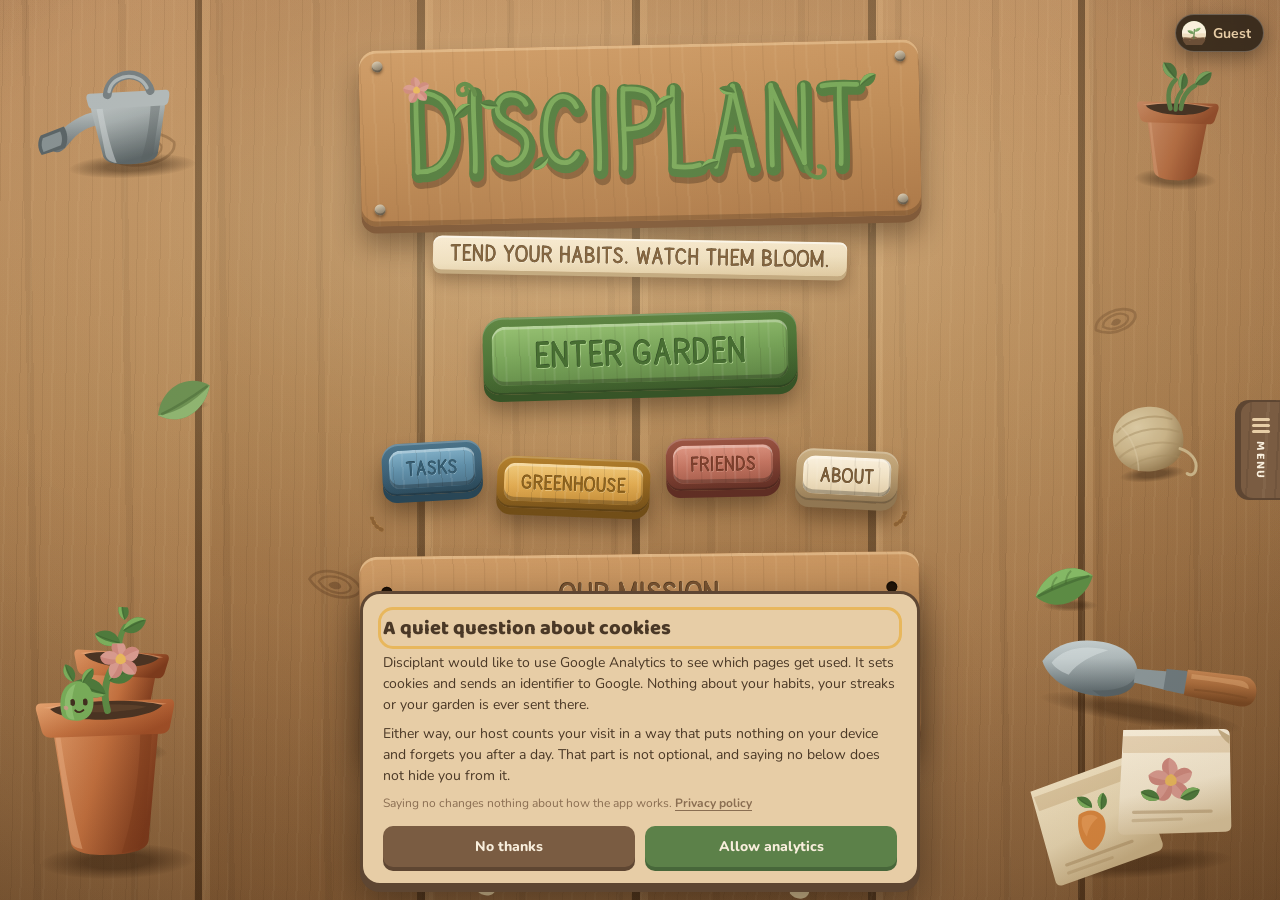
==== index.html @ 0c729354 "added better user onboarding" ====
<!DOCTYPE html>
<html lang="en">
<head>
  <meta charset="UTF-8" />
  <meta name="viewport" content="width=device-width, initial-scale=1.0" />
  <title>DISCIPLANT - daily discipline garden</title>
  <link rel="stylesheet" href="style.css" />

  <!-- DRAFT, LOCAL ONLY - reuses the .story-card recipe built for
       story.html so the mission block below matches that page. Not
       committed; pull this link (and the .home-mission block in
       #page-home) back out, or fold the rules into style.css proper,
       once the wording and placement are actually approved. -->
  <link rel="stylesheet" href="story.css" />

  <!-- Icons. The same sprout circle the account picture uses, drawn
       once more in favicon.svg rather than shared with 02's
       AVATAR_SPROUT_SVG: a tab icon is 16px, so the plant is scaled up
       inside the disc and the haze band and soil specks are dropped -
       at that size they were mud. Same palette and same shapes, so the
       two still read as one mark.

       Every raster here is generated from favicon.svg, so the SVG is
       the only file to edit if the mark ever changes. Regenerate the
       rest from it rather than touching them by hand.

       Why five lines rather than two:

         favicon.ico     16/32/48 in one file, for old browsers and
                         for anything that requests /favicon.ico
                         blindly without reading this markup.
         icon-192.png    what Google Search reads. Its guidance is a
                         square PNG well above 48px; the .ico is 32
                         and SVG support in the favicon crawler is not
                         something to bet the search listing on, so a
                         plain large PNG is declared explicitly.
         favicon.svg     what modern browsers actually draw in the
                         tab. Sharp at every zoom level.
         apple-touch-icon.png
                         the 180px raster iOS wants for a home-screen
                         shortcut. Flattened onto the cream disc
                         colour, because iOS composites this one onto
                         white and ignores the alpha channel.
         site.webmanifest
                         Android home-screen and install icons, which
                         come from the manifest rather than from any
                         link tag.

       Root-absolute paths on purpose. cleanUrls serves the legal
       pages at /privacy and /terms, and a relative href resolves
       against a different base there than it does here.

       All of these files sit next to index.html and must be deployed
       with it. A missing icon file is not a visible error anywhere -
       the tab just falls back to a blank page glyph and the search
       listing to a grey globe - so check they are present after a
       deploy rather than assuming. -->
  <link rel="icon" href="/favicon.ico" sizes="32x32" />
  <link rel="icon" href="/icon-192.png" type="image/png" sizes="192x192" />
  <link rel="icon" href="/favicon.svg?v=3" type="image/svg+xml" />
  <link rel="apple-touch-icon" href="/apple-touch-icon.png" />
  <link rel="manifest" href="/site.webmanifest" />

  <!-- Search engines and link previews.

       This page is drawn, not typed: the wordmark is a set of SVG
       paths (HB_LETTERS) and every button label is carved lettering
       (HB_GLYPHS), so a crawler that only reads text sees almost
       nothing here. The description below and the About panel further
       down are the two places real sentences live, which is why both
       sit in the markup rather than being built by script.

       The canonical tag names one address as the real one. Vercel also
       serves this app on per-push preview URLs, and without this a
       crawler that found one could treat it as a separate site. -->
  <meta name="description" content="Disciplant is a free habit tracker that grows a garden. Every habit you keep becomes a plant, and it gets bigger on each day you tick the habit off." />
  <link rel="canonical" href="https://disciplant.com/" />

  <!-- Google Search Console ownership. This is the HTML TAG method,
       deliberately, rather than the HTML file method Google offers
       first.

       The file method does not work on this site. It asks Google to
       fetch googlee4f6b77f1e5b76bb.html at exactly that path, and
       cleanUrls in vercel.json answers any request ending in .html
       with a 308 to the extensionless version. Google sees a
       redirect where it wanted the file and reports it missing. That
       verification file is still in the repo - it costs nothing and
       Google sometimes finds it anyway - but this tag is what
       actually holds the property.

       Do not remove this tag. Google re-checks ownership periodically
       and silently drops the property when the check fails, which
       takes the Search Console data and the ability to request
       indexing with it. The token is public by design; it appears in
       this page source for anyone who looks. -->
  <meta name="google-site-verification" content="4T_TTPXbH9_IP3AxXvw-chgrJBJWHi4BrJybY3KzPcE" />
  <!-- Verifies the https://disciplant.com URL-prefix property in Search
       Console, added when the site moved off disciplant.vercel.app.
       Do not remove: same reasoning as the tag above, different property. -->
  <meta name="google-site-verification" content="xCPbkWvN1U4s9VtO6n0o5T_ue9DJs5_C_v2a8hsDWfc" />
  <!-- Verifies the https://disciplant.vercel.app URL-prefix property in
       Search Console, added to request indexing/removal of the old
       vercel.app listing now that it 308-redirects to disciplant.com.
       Do not remove: same reasoning as the two tags above. -->
  <meta name="google-site-verification" content="xsXEPyuPnS_9rAC0zjhI_xT9nfI-BfvF7WuEq-PhjWU" />

  <meta property="og:type" content="website" />
  <meta property="og:url" content="https://disciplant.com/" />
  <meta property="og:title" content="Disciplant, a habit tracker that grows a garden" />
  <meta property="og:description" content="Every habit you keep becomes a plant. Tick it off on a day you did it and the plant grows." />
  <!-- og:image is a 1200x1200 square: twitter:card is "summary",
       which crops to a square, and every other platform accepts one.
       It is NOT apple-touch-icon.png any more - that file is 180px,
       below the 200px floor several scrapers apply, and it is meant
       for a home screen rather than a link preview. -->
  <meta property="og:image" content="https://disciplant.com/og-image.png" />
  <meta property="og:image:width" content="1200" />
  <meta property="og:image:height" content="1200" />
  <meta property="og:image:alt" content="A sprout growing in a patch of soil, the Disciplant mark." />
  <meta property="og:site_name" content="Disciplant" />
  <meta name="twitter:card" content="summary" />

  <!-- Structured data. Separate from the favicon and doing a
       different job: the favicon is the small square beside the
       search result, while the logo named here is what Google may
       use where it shows a publisher larger - knowledge panels and
       some rich results. Neither is guaranteed to appear, and this
       block is cheap to carry, so both are declared.

       Keep the URLs absolute. Structured data is read out of context
       by consumers that have no base to resolve against. -->
  <script type="application/ld+json">
  {
    "@context": "https://schema.org",
    "@graph": [
      {
        "@type": "Organization",
        "@id": "https://disciplant.com/#organization",
        "name": "Disciplant",
        "url": "https://disciplant.com/",
        "logo": {
          "@type": "ImageObject",
          "url": "https://disciplant.com/icon-512.png",
          "width": 512,
          "height": 512
        }
      },
      {
        "@type": "WebSite",
        "@id": "https://disciplant.com/#website",
        "name": "Disciplant",
        "url": "https://disciplant.com/",
        "publisher": { "@id": "https://disciplant.com/#organization" }
      },
      {
        "@type": "WebApplication",
        "name": "Disciplant",
        "url": "https://disciplant.com/",
        "applicationCategory": "LifestyleApplication",
        "operatingSystem": "Any modern web browser",
        "image": "https://disciplant.com/icon-512.png",
        "description": "A free habit tracker that grows a garden. Every habit you keep becomes a plant, and it gets bigger on each day you tick the habit off.",
        "offers": {
          "@type": "Offer",
          "price": "0",
          "priceCurrency": "USD"
        },
        "publisher": { "@id": "https://disciplant.com/#organization" }
      }
    ]
  }
  </script>

  <!-- Google Analytics USED TO LOAD HERE, on every visit, for everyone.
       It no longer does. The tag is fetched by 11-consent.js and only
       after the visitor has actively said yes; a visitor who says no,
       or who has not answered yet, never opens a connection to Google
       Analytics at all.

       Do not put a gtag snippet back on this page. Anything added here
       runs before the banner has been drawn, let alone answered, which
       is the exact defect the banner exists to fix. The measurement ID
       (the measurementId from firebase-config.js) lives in
       11-consent.js as CONSENT_GA_ID.

       App Check and reCAPTCHA are deliberately NOT behind the banner -
       see the note at the top of 11-consent.js for why. -->

  <!-- Vercel Web Analytics. Loads for EVERYONE, including people who
       declined above, and that is deliberate rather than an oversight.

       It writes nothing to the device - no cookie, no localStorage. A
       visitor is recognised by a hash Vercel computes server-side from
       the incoming request, and that hash is thrown away after 24
       hours. The consent rule the banner exists to satisfy is about
       storing or reading information on someone's device, so a system
       that stores nothing there does not engage it; the processing
       itself runs on legitimate interest instead.

       Practical effect: Vercel gives an honest headcount of everyone,
       Google Analytics gives behaviour for the subset who opted in.
       Gating this behind the banner would leave the decliners
       uncounted, which is the entire reason it is here.

       Say so out loud. It is in the banner copy and in the privacy
       policy on purpose - "we counted you through a different system
       after you said no" is fine when disclosed up front and looks
       like a dodge when discovered later.

       Same-origin, so the existing script-src 'self' and connect-src
       'self' already cover it and vercel.json needs no CSP change. The
       path is served by Vercel's edge, not by a file in this repo, and
       only once Web Analytics is switched on for the project - until
       then this 404s harmlessly. -->
  <script defer src="/_vercel/insights/script.js"></script>
</head>
<body>

  <!-- Sky background - updated every 60 s to reflect local time of day -->
  <div id="sky" class="sky-bg sky-off">
    <div id="skyBody" class="sky-body"></div>

    <!-- Night stars -->
    <div class="sky-stars"></div>

    <!-- Daytime clouds -->
    <div class="sky-clouds">
      <div class="cloud cloud-1"></div>
      <div class="cloud cloud-2"></div>
      <div class="cloud cloud-3"></div>
    </div>

    <!-- Daytime birds -->
    <div class="sky-birds">
      <div class="bird bird-1"></div>
      <div class="bird bird-2"></div>
    </div>

    <!-- Distant hill silhouettes for depth -->
    <div class="sky-hills"></div>

    <!-- Atmospheric haze at horizon -->
    <div class="sky-horizon-haze"></div>

    <!-- Night fireflies near ground -->
    <div class="sky-fireflies">
      <div class="firefly firefly-1"></div>
      <div class="firefly firefly-2"></div>
      <div class="firefly firefly-3"></div>
      <div class="firefly firefly-4"></div>
    </div>

    <div class="sky-ground">
      <div class="sky-ground-inner"></div>
      <!-- Ground grass tufts and pebbles -->
      <div class="ground-tuft gt-1"></div>
      <div class="ground-tuft gt-2"></div>
      <div class="ground-tuft gt-3"></div>
      <div class="ground-tuft gt-4"></div>
      <div class="ground-tuft gt-5"></div>
      <div class="ground-tuft gt-6"></div>
      <div class="ground-tuft gt-7"></div>
      <div class="ground-tuft gt-8"></div>
      <div class="ground-tuft gt-9"></div>
      <div class="ground-tuft gt-10"></div>
      <div class="ground-pebble gp-1"></div>
      <div class="ground-pebble gp-2"></div>
      <div class="ground-pebble gp-3"></div>
      <div class="ground-pebble gp-4"></div>
    </div>
  </div>

  <!-- The garden's lawn is not here. It used to be a fixed backdrop
       element, which is why it sat still while the fence and the
       plants standing on it scrolled away; it is now drawn inside
       #gardenSceneTrack alongside them (renderLawn in
       04-garden-scene.js), and the universal #sky above drops its own
       horizon furniture on this page to stay out of its way. -->

  <!-- Garden scene - SVG plants in a scrollable overlay, visible only
       on the Garden page. #gardenSceneTrack is 3x the viewport width
       so more plants can spread out, and carries enough top margin for
       two extra half-screens of sky above the plot, so the scene
       scrolls UP into more of the same time-of-day sky as well as
       sideways (see renderSky() in 04-garden-scene.js and the
       "sky above the garden" section of style.css). #gardenScene
       itself is the scrolling viewport and its own scroll position is
       never disturbed by re-renders (only the track's children are
       replaced on each render). -->
  <div id="gardenScene" class="garden-scene hidden">
    <p id="gardenEmptyMsg" class="garden-empty-msg hidden">Your garden is empty. Add a task to plant your first seed.</p>
    <!-- The clip box. Everything the plot is made of lives inside
         this, and it is exactly the size of the plot: three screens
         wide, and tall enough for the sky strip plus the ground. A
         plant big enough to lean past the edge gets cut off here
         rather than pushing the scene bigger to fit itself in, which
         is what used to open a strip of bare sky past the bottom and
         right edges. See .garden-scene-clip in style.css. -->
    <div class="garden-scene-clip">
      <div id="gardenSceneTrack" class="garden-scene-track"></div>
    </div>
  </div>

  <!-- Friend garden scene - a second, read-only copy of the scene
       above, used by the "view a friend's garden" page. Kept as its
       own element rather than reusing #gardenScene so that opening a
       friend's garden never disturbs the user's own scroll position
       or leaves their plants half-swapped mid-render. Its plants are
       drawn from gardenSummaries/{friendUid} (see 07-friend-garden.js),
       never from that friend's private gardens/{uid} document. -->
  <div id="friendGardenScene" class="garden-scene hidden">
    <p id="friendGardenMsg" class="garden-empty-msg hidden"></p>
    <div class="garden-scene-clip">
      <div id="friendGardenTrack" class="garden-scene-track"></div>
    </div>
  </div>

  <!-- ================================================
       PAGE: HOME

       A close-up of a potting bench. There is no sky and
       no horizon on this page: #sky above is switched off
       by the sky-off class while home is showing, because
       the bench is opaque and would hide it anyway.

       Everything below is empty scaffolding. style.css
       decides where each piece sits and how big it is;
       renderHomeScene() in 01-app-core.js drops one SVG
       into each host id. Nothing here is data, nothing
       here touches Firestore, and a visitor who stops on
       this page never gets an account created for them.
       ================================================ -->
  <div id="page-home" class="page page-home">

    <!-- The one real heading on the page. The visible title is drawn
         as paths, so without this there is no <h1> at all - nothing
         for a screen reader to announce as the name of the page, and
         nothing for a search engine to read. .sr-only keeps it out of
         sight without hiding it from either. -->
    <h1 class="sr-only">Disciplant, a habit tracker that grows a garden</h1>

    <!-- Layer 0: the table. Boards, then the marks in the
         boards, then the pool of light across them. -->
    <div class="bench" aria-hidden="true">
      <span class="bench-boards"></span>

      <span class="bench-marks">
        <span class="bench-mark bench-knot-a" id="benchKnotA"></span>
        <span class="bench-mark bench-knot-b" id="benchKnotB"></span>
        <span class="bench-mark bench-knot-c" id="benchKnotC"></span>
        <span class="bench-mark bench-split"  id="benchSplit"></span>
      </span>

      <span class="bench-light"></span>
    </div>

    <!-- Layer 1: objects further from the viewer. Smaller,
         higher in the frame, and knocked back in contrast
         by a filter in the stylesheet. -->
    <div class="bench-props bench-props-back" aria-hidden="true">
      <span class="bench-prop prop-can"      id="benchCan"></span>
      <span class="bench-prop prop-pot-back" id="benchPotBack"></span>
      <span class="bench-prop prop-leaf-b"   id="benchLeafB"></span>
      <span class="bench-prop prop-twine"    id="benchTwine"></span>
    </div>

    <!-- Layer 2: the menu, lying among the objects. -->
    <div class="home-inner">

      <!-- The wordmark: a plank with the vine grown across
           the grain. The lettering is drawn, not set - see
           HB_LETTERS in 01-app-core.js - so no font has to
           load before the title looks right. -->
      <div class="home-tag">
        <span class="home-nail home-nail-tl"></span>
        <span class="home-nail home-nail-tr"></span>
        <span class="home-nail home-nail-bl"></span>
        <span class="home-nail home-nail-br"></span>
        <div class="home-tag-face" id="homeWordmark"></div>
      </div>

      <!-- The tagline. Cut into the board, not printed on it: the
           text lives in HB_SIGNS in 01-app-core.js and is stamped in
           by renderHomeScene, so this host is deliberately empty and
           carries the wording for screen readers instead. -->
      <div class="home-label" id="cutLabel" role="img"
           aria-label="Tend your habits. Watch them bloom."></div>

      <!-- Community counters - CURRENTLY DORMANT.
           This markup is left in place, but 08-home-stats.js is
           commented out at the bottom of this file, so nothing ever
           fills it in and the `hidden` class below is never removed.
           It costs one hidden div and no network request. To bring the
           strip back, uncomment that one script tag. -->
      <div id="homeStats" class="home-stats hidden">
        <div class="home-stat">
          <span class="home-stat-value" id="statGardeners">-</span>
          <span class="home-stat-label">Gardeners</span>
        </div>
        <div class="home-stat-divider" aria-hidden="true"></div>
        <div class="home-stat">
          <span class="home-stat-value" id="statHabitsGrowing">-</span>
          <span class="home-stat-label">Habits growing</span>
        </div>
        <div class="home-stat-divider" aria-hidden="true"></div>
        <div class="home-stat">
          <span class="home-stat-value" id="statHabitsCompleted">-</span>
          <span class="home-stat-label">Days completed</span>
        </div>
      </div>

      <!-- The four destinations, as painted signs lying on the
           bench. Same ids as before, so the wiring at the bottom
           of 01-app-core.js is untouched.

           The labels are NOT text. Each button holds an empty
           .marker-face that renderHomeScene() fills with carved
           lettering built from HB_GLYPHS in 01-app-core.js. That is
           why every button carries an aria-label: it is the only
           thing a screen reader has to go on, and it keeps working
           whether or not the script runs. -->
      <button class="marker marker-primary marker-green" id="btn-to-garden" aria-label="Enter garden">
        <span class="marker-face" id="cutGarden"></span>
      </button>

      <div class="home-markers">
        <button class="marker marker-sm marker-blue marker-tasks" id="btn-to-tasks" aria-label="Tasks">
          <span class="marker-face" id="cutTasks"></span>
        </button>
        <button class="marker marker-sm marker-yellow marker-greenhouse" id="btn-to-greenhouse" aria-label="Greenhouse">
          <span class="marker-face" id="cutGreenhouse"></span>
        </button>
        <button class="marker marker-sm marker-red marker-friends" id="btn-to-friends" aria-label="Friends">
          <span class="marker-face" id="cutFriends"></span>
        </button>

        <!-- Opens the panel below rather than navigating anywhere, so
             it is the one sign on the bench that is not a destination.
             Painted in the pale board colour of the tagline and the
             panel it opens, which is what marks it as the odd one out
             without adding a fifth paint to the row. -->
        <button class="marker marker-sm marker-cream marker-about" id="btn-about"
                aria-label="About Disciplant" aria-expanded="false" aria-controls="homeAbout">
          <span class="marker-face" id="cutAbout"></span>
        </button>
      </div>

      <!-- MISSION - DRAFT, LOCAL ONLY.

           v4 (SAVED, not deleted): the flat-silver metal plaque -
           still fully defined in story.css under .mission-plate /
           .mission-screw / .mission-plate-shine, just not used right
           now. Commented out below rather than removed so it's a
           one-line swap to bring back if the wood version (active,
           just under this comment) doesn't work out.

      <section class="mission-plate" style="--tilt: -0.7deg;">
        <span class="mission-screw mission-screw-tl" aria-hidden="true"></span>
        <span class="mission-screw mission-screw-tr" aria-hidden="true"></span>
        <span class="mission-screw mission-screw-bl" aria-hidden="true"></span>
        <span class="mission-screw mission-screw-br" aria-hidden="true"></span>
        <span class="mission-plate-shine" aria-hidden="true"></span>
        <h2 class="mission-plate-title">Our Mission</h2>
        <p class="mission-plate-line">Disciplant is trying to help you set real goals, build the habits that actually get you there, and watch yourself reach them — one day, one habit, one plant at a time.</p>
        <a class="mission-plate-link" href="story.html">Read our full story &rarr;</a>
      </section>
      -->

      <!-- v5 (ACTIVE): a wooden plate instead of metal - the theory
           being that a metal object was the mismatch, not just how
           reflective it was. Built from the SAME bark/wood-grain
           recipe as .home-tag (the wordmark plank just above), with
           two drilled holes and a rope loop on each side suggesting
           it's tied to something behind the scene, the way a hung
           sign would be. Heading is carved with the SAME HB_GLYPHS
           lettering the four button signs above use (via
           story-carve.js, now also loaded on this page - see the
           STORY_WOOD_PLATE color trio there), not a CSS font. Body
           line and link are plain Baloo 2 / Nunito, same as the rest
           of the app - no borrowed fonts this time. -->
      <section class="mission-plate-wood" style="--tilt: -0.6deg;">
        <span class="mission-wood-hole mission-wood-hole-l" aria-hidden="true"></span>
        <span class="mission-wood-hole mission-wood-hole-r" aria-hidden="true"></span>
        <svg class="mission-wood-rope mission-wood-rope-l" viewBox="0 0 30 46" aria-hidden="true">
          <path d="M15 8 C6 4 3 -6 6 -16" stroke="#B98A4E" stroke-width="4" stroke-linecap="round" fill="none"/>
          <path d="M15 8 C6 4 3 -6 6 -16" stroke="#8A5F32" stroke-width="4" stroke-linecap="round" fill="none" stroke-dasharray="1.5 3.5"/>
        </svg>
        <svg class="mission-wood-rope mission-wood-rope-r" viewBox="0 0 30 46" aria-hidden="true">
          <path d="M15 8 C24 4 27 -6 24 -16" stroke="#B98A4E" stroke-width="4" stroke-linecap="round" fill="none"/>
          <path d="M15 8 C24 4 27 -6 24 -16" stroke="#8A5F32" stroke-width="4" stroke-linecap="round" fill="none" stroke-dasharray="1.5 3.5"/>
        </svg>
        <h2 class="mission-wood-title">
          <span class="sr-only">Our Mission</span>
          <span class="mission-wood-cut" id="missionCutTitle" role="img" aria-hidden="true"></span>
        </h2>
        <p class="mission-wood-line">Disciplant is trying to help you set real goals, build the habits that actually get you there, and watch yourself reach them — one day, one habit, one plant at a time.</p>
        <a class="mission-wood-link" href="story.html">Read our full story &rarr;</a>
      </section>

      <!-- ABOUT PANEL

           A board of the same pale stock the tagline is cut into,
           dropped into a bark frame so it belongs on the bench. The
           heading is carved by the same three-pass machinery as the
           signs (hbCutText in 01-app-core.js). The answers are set in
           type, because eleven paragraphs of hand-drawn glyphs would
           be unreadable and enormous.

           The wording is REAL TEXT IN THIS FILE and not built by
           script, on purpose. It is the only prose on the home page,
           so it is what a search engine has to go on, and it stays
           readable if the JS never runs. Being inside a .hidden
           element does not hide it from a crawler.

           Closed on load. 01-app-core.js owns the toggle. -->
      <div class="home-about hidden" id="homeAbout">
        <div class="home-about-face">

          <button type="button" class="home-about-close" id="homeAboutClose"
                  aria-label="Close the about panel">
            <svg viewBox="0 0 16 16" width="12" height="12" aria-hidden="true">
              <path d="M3 3 L13 13 M13 3 L3 13" stroke="currentColor" stroke-width="2.4"
                    stroke-linecap="round" fill="none"/>
            </svg>
          </button>

          <h2 class="home-about-title">
            <span class="sr-only">About Disciplant</span>
            <span class="home-about-cut" id="cutAboutTitle" aria-hidden="true"></span>
          </h2>

          <h3 class="home-about-q">What it is for</h3>
          <p class="home-about-a">Disciplant is a habit tracker where every habit you keep grows a plant. Tick a habit off on a day you did it and that plant gets a little bigger. Miss a day and nothing is destroyed. The plant just waits for you.</p>

          <h3 class="home-about-q">Why a garden instead of a number</h3>
          <p class="home-about-a">A streak counter resets to zero and takes the evidence with it. A plant keeps the months you already put in, so a bad week costs you a number rather than the thing you have been growing.</p>

          <h3 class="home-about-q">How to start</h3>
          <p class="home-about-a">Press Tasks and write down one habit. Press Enter garden to see it planted. You do not need an account to try this. If you want the garden to survive a new phone or a cleared browser, sign in with Google and it follows you.</p>

          <h3 class="home-about-q">How a plant grows</h3>
          <p class="home-about-a">Size comes from the total number of days you have ticked that habit off, counted across its whole life. A current streak adds a small flourish on top, so breaking one never shrinks a plant back down.</p>

          <h3 class="home-about-q">When plants change shape</h3>
          <p class="home-about-a">Each plant is redrawn at 2 days, 7 days and 30 days. In between it keeps getting slowly bigger, so most days are a small change rather than a jump.</p>

          <h3 class="home-about-q">The show today’s growth button</h3>
          <p class="home-about-a">It sits above the garden. Pressing it rolls your plot back by the single day you earned today and then lets it grow into that day while you watch. Nothing is spent and nothing is saved, so you can press it as often as you like.</p>

          <h3 class="home-about-q">Rearranging the plot</h3>
          <p class="home-about-a">Press Edit garden, drag your plants wherever you want them, then save. Outside that mode nothing moves, so you cannot knock a plant over by scrolling past it.</p>

          <h3 class="home-about-q">The greenhouse</h3>
          <p class="home-about-a">This is where looks live. Every plant has a set of skins and the garden itself has a set of landscapes. The landscapes are all open from the start. Plant skins unlock as you go, two of them once you have 3 and then 7 friends, one from a 10 day streak on that plant, one from 30 days of growth on it.</p>

          <h3 class="home-about-q">Friends</h3>
          <p class="home-about-a">Pick a username, add someone by theirs, and you can visit each other’s gardens. A friend sees your plants and how far along each one is, which does show roughly what kind of habit it is. A friend never sees what you actually wrote.</p>

          <h3 class="home-about-q">Who can read my habits</h3>
          <p class="home-about-a">Only you. Habit text is stored under your own account and is never part of what a friend loads. If you want all of it gone, the account menu has a delete option that removes your garden, your profile and your username together.</p>

          <h3 class="home-about-q">How often to use it</h3>
          <p class="home-about-a">Once a day is the whole loop. Open it, tick what you did, look at the plot for a moment, close it. Under a minute is the target.</p>

          <!-- The withdrawal half of the consent banner. Consent that is
               harder to take back than it was to give is not consent, so
               this has to be somewhere a person can actually find it -
               and About is where every other "what does this do with my
               data" answer already lives.

               openConsentSettings() is a global defined in
               11-consent.js. Inline onclick rather than a listener
               because that file is loaded last and knows nothing about
               this markup; keeping the wiring here means the two can be
               edited independently.

               The privacy policy cannot use this button - that page
               loads no scripts at all - so it links to /#cookies
               instead, which 11-consent.js catches on arrival: it
               opens this panel and puts the banner up in one step.
               Deliberately NOT given id="cookies" - the browser would
               try to scroll to it while the panel is still hidden. -->
          <h3 class="home-about-q">Cookies and analytics</h3>
          <p class="home-about-a">Signing in and saving your garden need storage on your device, so those are not optional. Google Analytics is: it counts visits, and it only ever loads if you said yes when asked. Nothing about your habits is sent to it either way.</p>
          <p class="home-about-a">
            <button type="button" class="home-about-link" onclick="openConsentSettings()">Cookie settings</button>
          </p>

          <h3 class="home-about-q">The legal bit</h3>
          <p class="home-about-a">The terms cover what this is and is not - in particular that it is a habit tracker and not a health service, whatever you happen to be tracking with it. The privacy policy covers what is stored and who can see it.</p>
          <p class="home-about-a">
            <a class="home-about-link" href="terms.html">Terms of Service</a>
            &nbsp;&middot;&nbsp;
            <a class="home-about-link" href="privacy.html">Privacy Policy</a>
          </p>

        </div>
      </div>
    </div>

    <!-- Layer 3: objects nearer the viewer. Larger, lower,
         sharper, and deliberately allowed to overlap the
         buttons - the layer is pointer-events:none, so an
         overlap is a picture and the tap still lands. -->
    <div class="bench-props bench-props-front" aria-hidden="true">
      <span class="bench-prop prop-pot-small" id="benchPotSmall"></span>
      <span class="bench-prop prop-pot-main"  id="benchPotMain"></span>
      <span class="bench-prop prop-soil"      id="benchSoil"></span>
      <span class="bench-prop prop-trowel"    id="benchTrowel"></span>
      <span class="bench-prop prop-packets"   id="benchPackets"></span>
      <span class="bench-prop prop-leaf-a"    id="benchLeafA"></span>
    </div>

    <!-- Layer 5: one shading pass over wood, props and
         buttons at once. This is what makes flat drawings
         and DOM buttons look lit by the same lamp. -->
    <div class="bench-vignette" aria-hidden="true"></div>
  </div>

  <!-- ================================================
       PAGE: GARDEN
       ================================================ -->
  <div id="page-garden" class="page page-garden hidden">
    <p id="loadingState" class="loading-state">Loading your garden...</p>

    <!-- Garden toolbar: the growth toggle and the edit button on one
         row. There used to be a Daily / Long-Term pair of tabs here
         too. They are gone: the two views had become the same render
         with one optional day of difference, so the split was two
         names for one garden. There is now just "the garden". -->
    <div class="garden-toolbar">

      <!-- Today's growth. Rolls back the day of growth a ticked habit
           earned today so the plant can be watched growing into it;
           switching it on puts the plot back to exactly where it
           really stands. It is a VIEW - nothing is spent, no day
           count, streak or height changes, and pressing it twice puts
           things exactly back. It reads nothing from Firestore; see
           the "Today's growth" section in 04-garden-scene.js. Hidden
           while the garden is being edited. -->
      <div class="garden-grow-bar hidden" id="gardenGrowBar">
        <button type="button" class="cat-tab garden-grow-btn" id="gardenGrowBtn" aria-pressed="false">
          <span class="garden-grow-label" id="gardenGrowLabel">Show today&rsquo;s growth</span>
        </button>
        <span class="garden-grow-hint" id="gardenGrowHint"></span>
      </div>

      <!-- Garden edit bar. Plants are only draggable while this mode is
           on, and nothing is written to Firestore until "Save & exit",
           see the Garden edit mode section in 04-garden-scene.js. The
           bar hides itself entirely when the garden is empty. -->
      <div class="garden-edit-bar hidden" id="gardenEditBar">
        <button class="cat-tab garden-edit-btn" id="gardenEditStart">Edit garden</button>
        <span class="garden-edit-actions hidden" id="gardenEditActions">
          <span class="garden-edit-hint">Drag your plants anywhere</span>
          <button class="cat-tab garden-edit-save" id="gardenEditSave">Save &amp; exit</button>
          <button class="cat-tab garden-edit-discard" id="gardenEditDiscard">Discard</button>
        </span>
      </div>

      <!-- Stands in for both bars above on a brand new account. They
           hide themselves when there are no tasks (there is nothing to
           arrange and nothing that grew today), which left this row
           empty and the page looking half-loaded. Toggled from
           updateGardenEditUI() in 04-garden-scene.js, the same place
           that hides them, so the row can never end up empty or show
           two states at once. -->
      <p class="garden-toolbar-note hidden" id="gardenToolbarNote">Add a task to grow a plant you can move around.</p>
    </div>

    <!-- First run (H1). Filled by 13-onboarding.js: on an empty plot it
         offers six starter habits and a box for your own, and once the
         first plant is in it asks whether it was done today, then
         points at Show today's growth. Every stage is derived from the
         garden, so it costs no read and no stored field. While it is up
         it stands in for the toolbar note above and the empty-plot
         message out in the scene. -->
    <div class="ob-card hidden" id="gardenOnboard" role="region" aria-label="Your first plant"></div>
  </div>

  <!-- ================================================
       PAGE: TASKS

       Four regions, all of them filled by 12-tasks-page.js:
       a header that answers "what is left today", one add form for
       both kinds of task, a strip of plots that filters, and the
       list itself grouped into sections rather than tabs.

       Every row opens the detail sheet further down this file. That
       sheet is where the task model lives - type, schedule, steps,
       notes, due date, plot, skin - because a checkbox row has room
       for exactly one fact and there are now rather more than one.
       ================================================ -->
  <div id="page-tasks" class="page page-tasks hidden">

    <p id="tasksLoadingState" class="loading-state">Loading your garden...</p>

    <!-- Main tasks content - hidden until auth resolves -->
    <div id="mainContent" class="tasks-content hidden">

      <div class="tp-header" id="tpHeader"></div>

      <!-- One form, two kinds of task. The type switch decides which
           fields are read, so an assignment is two keystrokes away
           from a habit rather than behind a separate flow. -->
      <form id="tpAddForm" class="tp-add" autocomplete="off">
        <div class="tp-add-main">
          <input
            type="text"
            id="tpAddInput"
            class="tp-input"
            placeholder="e.g. Read for 20 min"
            aria-label="What do you want to plant?"
            maxlength="120"
            autocomplete="off"
            required
          />
          <button type="submit" class="tp-add-btn">Add</button>
        </div>
        <div class="tp-add-opts">
          <div class="tp-seg" id="tpAddKind" role="group" aria-label="Task type">
            <button type="button" class="tp-seg-btn active" data-kind="habit">Habit</button>
            <button type="button" class="tp-seg-btn" data-kind="once">Assignment</button>
          </div>
          <select id="tpAddCategory" class="tp-select" aria-label="Which plot"></select>
          <!-- Hidden rather than removed, so a due date survives a
               toggle back and forth. -->
          <input type="date" id="tpAddDue" class="tp-select tp-date hidden" aria-label="Due date" />
        </div>
      </form>

      <!-- The plots. A filter now, not a set of tabs. -->
      <div class="tp-plot" id="tpPlot"></div>

      <div class="tp-seg tp-scope" id="tpScope" role="group" aria-label="Which tasks to show"></div>

      <div class="tp-sections" id="tpSections"></div>

      <!-- The ground under the plot, and the one-tap way into it. -->
      <button class="plot-gate" id="plotGate">Walk out to the garden</button>

    </div>
  </div>

  <!-- ================================================
       TASK DETAIL SHEET

       Lives outside #page-tasks so it can sit above everything and
       is not hidden along with the page. Its body is rebuilt from
       scratch on every render by tpRenderSheet(), so every listener
       inside it is delegated.
       ================================================ -->
  <div id="taskSheet" class="tp-sheet hidden" aria-hidden="true">
    <div class="tp-sheet-backdrop"></div>
    <div class="tp-sheet-card" role="dialog" aria-modal="true" aria-label="Task details">
      <button type="button" class="tp-sheet-close" id="taskSheetClose" aria-label="Close">
        <svg viewBox="0 0 16 16" width="14" height="14" aria-hidden="true"><path d="M3 3 L13 13 M13 3 L3 13" stroke="currentColor" stroke-width="2.4" stroke-linecap="round" fill="none"/></svg>
      </button>
      <div class="tp-sheet-body" id="taskSheetBody"></div>
    </div>
  </div>

  <!-- ================================================
       EFFORT PROMPT

       Asked once, every time a task is ticked. A CENTRED dialog
       rather than a strip under the row, because this is a
       question rather than a piece of the list: it wants an
       answer before anything else happens, and a control that
       sits in the flow gets scrolled past instead of answered.

       Sits after the task sheet in the source and above it in z,
       because ticking the last step of a checklist INSIDE the
       sheet opens this on top of it.

       Body is rebuilt by tpRenderAsk() in 12-tasks-page.js on
       every render, so every listener in it is delegated.
       ================================================ -->
  <div id="effortAsk" class="tp-ask hidden" aria-hidden="true">
    <div class="tp-ask-backdrop"></div>
    <div class="tp-ask-card" role="dialog" aria-modal="true" aria-label="How was it?">
      <div class="tp-ask-body" id="effortAskBody"></div>
    </div>
  </div>

  <!-- ================================================
       PAGE: STATS
       ================================================ -->
  <div id="page-stats" class="page page-stats hidden">

    <p id="statsLoadingState" class="loading-state">Loading your garden...</p>

    <div id="statsContent" class="stats-content hidden">

      <!-- Profile Identity Header - avatar, name/email, garden level
           badge, quick stats bar, and the sign in/out action. -->
      <div id="profileHeader" class="profile-header"></div>

      <div class="stats-view-select-wrap">
        <select id="statsViewSelect" class="stats-view-select"></select>
      </div>

      <!-- View mode 1: Overall garden overview -->
      <div id="statsOverallView" class="stats-view">
        <div class="stats-heatmap-card">
          <h3 class="stats-card-title">Yearly Activity</h3>
          <div id="statsOverallHeatmap" class="heatmap-wrap"></div>
          <div class="heatmap-legend">
            <span class="heatmap-legend-swatch heat-stage-off"></span>
            <span>Nothing due</span>
            <span class="heatmap-legend-gap"></span>
            <span>Less</span>
            <span class="heatmap-legend-swatch heat-stage-0"></span>
            <span class="heatmap-legend-swatch heat-stage-1"></span>
            <span class="heatmap-legend-swatch heat-stage-2"></span>
            <span class="heatmap-legend-swatch heat-stage-3"></span>
            <span>More</span>
          </div>
        </div>
        <!-- C5. The garden cannot show a trend - a day of growth is
             sub-perceptual by design - so the same data goes in a
             chart, where it is legible. -->
        <div class="stats-heatmap-card">
          <h3 class="stats-card-title">Growth</h3>
          <div id="statsOverallGrowth" class="growth-wrap"></div>
        </div>

        <div id="statsOverallCards" class="stats-cards-grid"></div>
      </div>

      <!-- View mode 2: Individual plant/task view -->
      <div id="statsIndividualView" class="stats-view hidden">
        <div class="stats-heatmap-card">
          <h3 class="stats-card-title" id="statsIndividualHeatmapTitle">Yearly Activity</h3>
          <div id="statsIndividualHeatmap" class="heatmap-wrap"></div>
          <div class="heatmap-legend">
            <span class="heatmap-legend-swatch heat-stage-off"></span>
            <span>Not scheduled</span>
            <span class="heatmap-legend-gap"></span>
            <span class="heatmap-legend-swatch heat-stage-0"></span>
            <span>Missed</span>
            <span class="heatmap-legend-gap"></span>
            <span class="heatmap-legend-swatch heat-stage-3"></span>
            <span>Completed</span>
          </div>
        </div>
        <div class="stats-heatmap-card">
          <h3 class="stats-card-title">Height over time</h3>
          <div id="statsIndividualGrowth" class="growth-wrap"></div>
        </div>

        <div id="statsIndividualCards" class="stats-cards-grid"></div>
      </div>

    </div>
  </div>

  <!-- ================================================
       PAGE: GREENHOUSE
       ================================================
       One card per plant (task). Tap a card and a skin
       section unfolds directly beneath it, full width of
       the grid. Picking a skin repaints the card AND the
       plant out in the garden, immediately.
       ================================================ -->
  <div id="page-greenhouse" class="page page-greenhouse hidden">

    <p id="greenhouseLoadingState" class="loading-state">Loading your garden...</p>

    <div id="greenhouseContent" class="greenhouse-content hidden">
      <header class="greenhouse-header">
        <h2 class="greenhouse-title">The Greenhouse</h2>
        <p class="greenhouse-subtitle">Every plant you’re growing, and every look it can wear. Tap a plant to open its skins - whatever you pick shows up in the garden straight away.</p>
      </header>

      <!-- The garden's own landscape skin (populated by JS).
           Above the plant cards on purpose: it changes the ground
           every one of those plants is standing in, so it reads as
           the setting rather than as an eighth plant. -->
      <section id="landscapePicker" class="landscape-picker"></section>

      <!-- Plant cards + inline skin drawers (populated by JS) -->
      <div id="greenhouseGrid" class="plant-card-grid"></div>

      <p id="greenhouseEmpty" class="greenhouse-empty hidden">No plants yet. Add a task on the Tasks page and it will show up here.</p>
    </div>
  </div>

  <!-- ================================================
       PAGE: FRIENDS
       ================================================
       Username claiming, searching for other gardeners
       by username, incoming/outgoing requests, and the
       accepted friends list. Garden viewing is not part
       of this page yet.
       ================================================ -->
  <div id="page-friends" class="page page-friends hidden">

    <p id="friendsLoadingState" class="loading-state">&#127793; Loading your garden...</p>

    <div id="friendsContent" class="friends-content hidden">

      <!-- Your own username (populated by JS) -->
      <div class="friends-section">
        <h3 class="friends-section-title">You</h3>
        <div id="friendsMe" class="friends-me"></div>
      </div>

      <!-- Search + send a request -->
      <div class="friends-section">
        <h3 class="friends-section-title">Add a friend</h3>
        <form id="friendsSearchForm" class="friends-search-form">
          <input
            type="text"
            id="friendsSearchInput"
            placeholder="Search by username"
            autocomplete="off"
            spellcheck="false"
            required
          />
          <button type="submit">Search</button>
        </form>
        <div id="friendsSearchResult" class="friends-search-result"></div>
        <p id="friendsStatus" class="friends-status hidden"></p>
      </div>

      <!-- Pending requests, both directions -->
      <div class="friends-section">
        <h3 class="friends-section-title">Requests</h3>

        <p class="friends-sub-label">Incoming</p>
        <ul id="friendsIncomingList" class="friends-list"></ul>
        <p id="friendsIncomingEmpty" class="empty-state">No one has asked to be your friend yet.</p>

        <p class="friends-sub-label">Sent</p>
        <ul id="friendsOutgoingList" class="friends-list"></ul>
        <p id="friendsOutgoingEmpty" class="empty-state">You haven’t sent any requests.</p>
      </div>

      <!-- Accepted friends -->
      <div class="friends-section">
        <h3 class="friends-section-title">Your friends</h3>
        <ul id="friendsList" class="friends-list"></ul>
        <p id="friendsEmpty" class="empty-state">No friends yet - search for a username above.</p>
      </div>

    </div>
  </div>

  <!-- ================================================
       PAGE: FRIEND GARDEN - read-only view of one
       friend's garden. Everything on it comes from
       gardenSummaries/{friendUid}, which holds only
       species/skin/growth/streak/position - never task
       text or history. See 07-friend-garden.js.
       ================================================ -->
  <div id="page-friend-garden" class="page page-friend-garden hidden">

    <div class="friend-garden-bar">
      <button class="friend-btn" id="friendGardenBack" type="button">&larr; Friends</button>
      <h2 class="friend-garden-title" id="friendGardenTitle">A friend&rsquo;s garden</h2>
      <span class="friend-garden-readonly">Read-only</span>
    </div>

    <p id="friendGardenNote" class="friend-garden-note hidden"></p>

    <!-- No view tabs here. This page used to carry its own copy of the
         Daily / Long-Term pair; both are gone along with the owner's,
         so a friend's plot is simply "their garden". The growth
         toggle is deliberately NOT repeated here either - it previews
         a day YOU earned today, and a friend's summary carries no
         date, so there is no day of theirs it could honestly roll
         back. -->
  </div>

  <!-- ================================================
       NAVIGATION - one drawer for the whole app.
       There used to be six copies of a text link row, one
       per page. This replaces all of them: the gate post
       stays put, the planks slide out over whatever page
       you happen to be on.
       ================================================ -->
  <button id="navPost" class="nav-post" aria-controls="navDrawer" aria-expanded="false">
    <span class="nav-post-slat" aria-hidden="true"></span>
    <span class="nav-post-label">Menu</span>
  </button>

  <div id="navScrim" class="nav-scrim"></div>

  <nav id="navDrawer" class="nav-drawer" aria-label="Main navigation" aria-hidden="true">
    <p class="nav-drawer-title">Disciplant</p>
    <button class="nav-plank" data-page="home">Home</button>
    <button class="nav-plank" data-page="garden">Garden</button>
    <button class="nav-plank" data-page="tasks">Tasks</button>
    <button class="nav-plank" data-page="stats">Stats</button>
    <button class="nav-plank" data-page="greenhouse">Greenhouse</button>
    <button class="nav-plank" data-page="friends">Friends</button>
  </nav>

  <!-- Shared tooltip for heatmap cells, positioned via JS on hover -->
  <div id="heatmapTooltip" class="heatmap-tooltip hidden"></div>

  <!-- ================================================
       AUTH WIDGET - persistent sign-in status pill,
       visible on every page. Opens the auth modal.
       ================================================ -->
  <button id="authWidgetBtn" class="auth-widget-btn" title="Account">
    <img id="authAvatarImg" class="auth-avatar-img hidden" src="" alt="" />
    <span id="authAvatarFallback" class="auth-avatar-fallback"><svg class="avatar-sprout" viewBox="0 0 64 64" xmlns="http://www.w3.org/2000/svg" aria-hidden="true"><circle cx="32" cy="32" r="32" fill="#FAF0DC"/><path d="M0.06 34 C10 32.4 20 34.6 32 34 C44 33.4 54 31.6 63.94 34 A32 32 0 0 1 0.06 34 Z" fill="#F0DFC0"/><path d="M2.34 44 C11 42.2 17.5 44.4 24 44.6 C27.4 40.6 36.4 40.4 40 44.3 C47 44.6 54 42 61.66 44 A32 32 0 0 1 2.34 44 Z" fill="#8A6A4B"/><path d="M0.9 47.6 C12 45.4 22 49.4 32 48.4 C42 47.4 52.5 44.6 63.1 47.6 A32 32 0 0 1 0.9 47.6 Z" fill="#6B4F37"/><path d="M31.5 46.5 C31 39 33.2 33 32.9 22.6" stroke="#5C8149" stroke-width="3.2" stroke-linecap="round" fill="none"/><path d="M32.3 33.2 C27 35.4 18.2 33.6 14.6 26 C21.8 23.2 29.5 26 32.3 33.2 Z" fill="#7FA968"/><path d="M32.3 33.2 C27 35.4 18.2 33.6 14.6 26 C22 28.4 28.6 30.4 32.3 33.2 Z" fill="#6C9556"/><path d="M32.7 27.8 C38.2 29.4 47 26.2 50 18.4 C42.6 16.2 34.9 20.2 32.7 27.8 Z" fill="#93BC7A"/><path d="M32.7 27.8 C38.2 29.4 47 26.2 50 18.4 C42.7 21.2 36.2 24.4 32.7 27.8 Z" fill="#7FA968"/><path d="M17.6 51.4 C19.8 50.4 22.2 50.6 23.4 51.8 C21.4 52.7 19 52.6 17.6 51.4 Z" fill="#83644A"/><path d="M42.4 49.6 C44.2 48.8 46 49 47 50 C45.3 50.8 43.5 50.7 42.4 49.6 Z" fill="#83644A"/></svg></span>
    <span id="authWidgetLabel" class="auth-widget-label">Guest</span>
  </button>

  <!-- Auth modal - sign in / sign out -->
  <div id="authModal" class="auth-modal hidden">
    <div class="auth-modal-backdrop" id="authModalBackdrop"></div>
    <div class="auth-modal-card">
      <button id="authModalClose" class="auth-modal-close" aria-label="Close"><svg viewBox="0 0 16 16" width="13" height="13" aria-hidden="true"><path d="M3 3 L13 13 M13 3 L3 13" stroke="currentColor" stroke-width="2.4" stroke-linecap="round" fill="none"/></svg></button>
      <div class="auth-modal-body" id="authModalBody"></div>
    </div>
  </div>

  <!-- Username modal - claim a username (reuses the auth-modal shell) -->
  <div id="usernameModal" class="auth-modal hidden">
    <div class="auth-modal-backdrop" id="usernameModalBackdrop"></div>
    <div class="auth-modal-card">
      <button id="usernameModalClose" class="auth-modal-close" aria-label="Close">&#10005;</button>
      <div class="auth-modal-body" id="usernameModalBody"></div>
    </div>
  </div>

  <!-- ================================================
       ACCOUNT DATA modal - download a copy, or delete the
       account permanently. Filled by 10-account-data.js.

       This is the one screen in the app where a mis-click cannot
       be undone, so unlike the two shells above it carries the
       full dialog semantics rather than borrowing them:

         role="dialog" + aria-modal tells a screen reader it has
         entered something that covers the page; aria-labelledby
         points at the heading 10 writes into #accountModalBody,
         so whatever the dialog is currently showing is what gets
         announced.

         aria-hidden="true" is on the wrapper while it is closed
         so the dialog's contents are never reachable by a screen
         reader's virtual cursor from the page behind it - the
         `hidden` class alone is display:none, which most readers
         respect, but the attribute makes it explicit and survives
         any future CSS that animates the modal in.

         #accountModalStatus is a live region OUTSIDE the body 10
         rewrites, on purpose. A live region that gets replaced
         mid-announcement is a live region that says nothing, and
         every step of the deletion has to be spoken as it
         happens.
       ================================================ -->
  <div id="accountModal" class="account-modal hidden" role="dialog" aria-modal="true"
       aria-labelledby="accountModalTitle" aria-hidden="true">
    <div class="account-modal-backdrop" id="accountModalBackdrop"></div>
    <div class="account-modal-card" id="accountModalCard">
      <button id="accountModalClose" class="account-modal-close" type="button" aria-label="Close">
        <svg viewBox="0 0 16 16" width="13" height="13" aria-hidden="true"><path d="M3 3 L13 13 M13 3 L3 13" stroke="currentColor" stroke-width="2.4" stroke-linecap="round" fill="none"/></svg>
      </button>
      <div class="account-modal-body" id="accountModalBody"></div>
      <p id="accountModalStatus" class="account-modal-status hidden" role="status" aria-live="polite"></p>
    </div>
  </div>

  <!-- Shared gradient/pattern store for plant skins. Skins inject
       their <defs> here once, so every plant on screen - including
       both halves of a growth-stage crossfade - can reference the
       same gradient without duplicating element ids. -->
  <svg id="skinDefsSprite" width="0" height="0" aria-hidden="true" focusable="false"
       style="position:absolute;width:0;height:0;overflow:hidden;pointer-events:none;">
    <defs></defs>
  </svg>

  <!-- Developer mode used to live here: a DEV button and a live state
       inspector. Both now build themselves in 09-dev-mode.js, which is
       not loaded on the public site (see the commented script tag at
       the bottom of this file). Keeping the markup out of here too
       means nothing about it ships in the page source either. -->

  <!-- Firebase SDKs (compat version) -->
  <script src="https://www.gstatic.com/firebasejs/10.12.0/firebase-app-compat.js"></script>
  <script src="https://www.gstatic.com/firebasejs/10.12.0/firebase-auth-compat.js"></script>
  <script src="https://www.gstatic.com/firebasejs/10.12.0/firebase-firestore-compat.js"></script>

  <!-- App Check. Must load AFTER firebase-app-compat.js and BEFORE
       firebase-config.js, which is where it is activated - a request
       that goes out before activate() carries no attestation token.
       Keep the version in step with the three SDKs above; mixing
       compat versions is not supported. -->
  <script src="https://www.gstatic.com/firebasejs/10.12.0/firebase-app-check-compat.js"></script>

  <!-- Firebase project keys + App Check activation -->
  <script src="firebase-config.js"></script>

  <!-- DRAFT, LOCAL ONLY - carves the mission plaque's heading with
       the same HB_GLYPHS lettering 01-app-core.js uses for the
       marker button signs. Independent of app state/auth, so load
       order relative to the scripts below doesn't matter. -->
  <script src="story-carve.js"></script>

  <script src="01-app-core.js"></script>
  <script src="02-auth-tasks.js"></script>
  <script src="03-plant-art.js"></script>
  <script src="04-garden-scene.js"></script>
  <script src="05-stats-app.js"></script>
  <script src="06-friends.js"></script>
  <script src="07-friend-garden.js"></script>

  <!-- The tasks page. Numbered 12 because 08 and 09 are taken by
       files that do not ship, and 10/11 were already written when
       this one was split out. Load order still matters: it calls
       getPlantSVG and escapeHtml (04), skinPipHtml and
       openPlantSkins (05), and the whole task model (01). -->
  <script src="12-tasks-page.js"></script>

  <!-- First run (H1): the starter picker on an empty garden and the
       one-time walk through tick and grow. Needs 01, 02, 04 and 05
       above it; 04 and 12 only call into it through typeof guards, so
       the app still works with this tag removed. -->
  <script src="13-onboarding.js"></script>

  <!-- Account data: export and permanent deletion. Numbered 10 because
       08 and 09 were taken; loaded here, ahead of both, because unlike
       those two this one ships. It needs every file above it: db/auth,
       currentUserId and tasks from 01, clearPerAccountState from 02,
       escapeHtml from 04, the friends state from 06 and 07. -->
  <script src="10-account-data.js"></script>

  <!-- Analytics consent. Loaded LAST and depends on nothing above it -
       it only needs the DOM. This is the file that decides whether
       Google Analytics is fetched at all, so it must ship on the
       public site: without it, nothing ever loads the tag and the
       numbers quietly stop. -->
  <script src="11-consent.js"></script>

  <!-- Community counters are switched OFF while the numbers are still
       small. This one line is the whole switch: uncomment it and the
       strip comes back exactly as it was. While it's commented out
       nothing reads /stats/global, and the #homeStats markup below the
       hero keeps its `hidden` class forever, so it never paints.
       The totals are still readable privately with a dry run of
       recompute-stats.js. -->
  <!-- <script src="08-home-stats.js"></script> -->

  <!-- Developer mode. Same idea as the line above: this one tag is the
       whole switch. Leave it commented for the public site. To use the
       panel, serve this folder locally and uncomment it.
       09-dev-mode.js is also listed in .vercelignore, so it is never
       uploaded to the deploy - if this tag is ever pushed uncommented
       by accident the file simply 404s and the app carries on. -->
  <!-- <script src="09-dev-mode.js"></script> -->
</body>
</html>
---- style.css ----
/* ============================================================
   DISCIPLANT - visual identity
   ------------------------------------------------------------
   Three nested surfaces, darkest on the outside:

       bark   (wooden frame, carries the grain)
        └── clay   (tan panel)
             └── linen  (light card, where words live)

   Everything reads from the tokens below. If a colour is not
   in this block it is garden scenery (sky, soil, plant art),
   not interface, and is deliberately left alone.
   ============================================================ */

@import url('https://fonts.googleapis.com/css2?family=Baloo+2:wght@500;600;700;800&family=Nunito:wght@400;600;700;800&display=swap');

:root {
  /* --- Bark: frame layer --- */
  --bark:        #7A5C42;
  --bark-deep:   #5E4632;
  --bark-light:  #9A7855;

  /* --- Clay: panel layer --- */
  --clay:        #E7CDA6;
  --clay-edge:   #D4B58A;
  --clay-deep:   #C39F73;

  /* --- Linen: card layer --- */
  --linen:       #F8EEDC;
  --linen-edge:  #EADFC6;

  /* --- Text --- */
  --ink:         #4A3826;
  --ink-soft:    #8A6E52;
  --ink-faint:   #A98D6B;
  --ink-on-dark: #E7CDA6;

  /* --- Accents. One job each, never decoration. --- */
  --leaf:        #7FA968;   /* done, growth, focus */
  --leaf-deep:   #5C8149;
  --leaf-dark:   #47673A;
  --sun:         #E8B75C;   /* streaks, current page */
  --sun-deep:    #C4913A;
  --bloom:       #D89A8E;   /* delete, warnings */
  --bloom-deep:  #A5544A;
  --bloom-tint:  #F7E4DF;
  --dusk:        #9C8FB8;   /* locked */

  /* --- Type scale. Five sizes. Nothing outside this list. --- */
  --fs-xs:   0.75rem;
  --fs-sm:   0.875rem;
  --fs-base: 1rem;
  --fs-lg:   1.25rem;
  --fs-xl:   1.75rem;
  --fs-2xl:  2.5rem;

  --font-display: 'Baloo 2', 'Nunito', sans-serif;
  --font-body:    'Nunito', sans-serif;

  /* --- Corners --- */
  --r-sm: 10px;
  --r-md: 14px;
  --r-lg: 20px;

  /* --- Grain. Laid over bark surfaces only. --- */
  --wood-grain: repeating-linear-gradient(
      93deg,
      rgba(60, 42, 28, 0)       0px,
      rgba(60, 42, 28, 0)       9px,
      rgba(60, 42, 28, 0.15)    9px,
      rgba(60, 42, 28, 0.15)   11px,
      rgba(60, 42, 28, 0)      11px,
      rgba(60, 42, 28, 0)      26px,
      rgba(255, 231, 194, 0.06) 26px,
      rgba(255, 231, 194, 0.06) 29px
    );

  /* --- The hard bottom edge that makes a control look pressable. --- */
  --lip:      0 4px 0;
  --lip-deep: 0 6px 0;
}

* {
  box-sizing: border-box;
}

html {
  background: #0a1628;
}

body {
  margin: 0;
  padding: 0;
  min-height: 100vh;
  background: transparent;
  font-family: var(--font-body);
  color: var(--ink);
}




/* ========================================
   Sky background + garden ground scene
   ======================================== */

.sky-bg {
  position: fixed;
  top: 0; left: 0; right: 0; bottom: 0;
  z-index: -1;
  background: linear-gradient(180deg, #0a1628 0%, #1a2a44 100%);
  overflow: hidden;

  /* Diameter of the sun/moon. Was 40px of glyph. */
  --sky-body-size: 64px;
}

/* --- The sun and the moon ------------------------------------------
   updateSky() in 05-stats-app.js owns #skyBody: it writes a character
   into it and walks it across the sky by setting left/top. The art
   below is therefore a BACKGROUND IMAGE on ::before, not a child
   element - a child would be wiped the next time updateSky() repaints
   the glyph, whereas a background image survives any textContent write.
   font-size: 0 on the box means whatever character 05 still writes
   stays invisible, so none of this needs an edit in 05.

   Both bodies are flat and id-free (ids would collide the moment this
   art were ever inlined twice), with no gradients and no filters in
   the art itself - shaded the way every bench prop is, by stacking
   rounded shapes each nudged up-left of the one beneath.

   Size is ONE knob: --sky-body-size on .sky-bg. Changing it is safe.
   The old glyph was 2.5rem/40px on line-height 1, and an absolutely
   positioned line box puts its TOP on 05's `top`, so the disc's centre
   sat 20px below that point. The translate below keeps the new disc's
   CENTRE on that same 20px line at any size, so the arc the sun and
   the moon travel across the sky is exactly the one they travelled
   before.
   ------------------------------------------------------------------ */
.sky-body {
  position: absolute;
  width: var(--sky-body-size);
  height: var(--sky-body-size);
  font-size: 0;
  line-height: 0;
  transform: translate(-50%, calc(20px - var(--sky-body-size) / 2));
  transition: left 62s linear, top 32s ease-in-out;
  pointer-events: none;
  user-select: none;
  filter: drop-shadow(0 0 16px rgba(255, 206, 92, 0.55));
}

/* Daytime: a four-layer disc under twelve rays of alternating length,
   each ray nudged a fraction off its true spoke angle and given a
   rounded tip, so the wheel doesn't read as a machine part. */
.sky-body::before {
  content: '';
  position: absolute;
  inset: 0;
  background-image: url("data:image/svg+xml,%3Csvg xmlns='http://www.w3.org/2000/svg' viewBox='0 0 100 100'%3E%3Cpath fill='%23E39429' d='M74.43 54.88L94.41 52.23Q98.03 51.2 94.46 49.17L74.57 45.89ZM58.11 73.55L70.39 89.31Q73.23 91.84 73.06 87.81L65.95 69.14ZM34.12 69.19L27.48 87.16Q27.41 91.24 30.15 88.65L41.98 73.58ZM25.41 46.01L6.8 49.37Q3.24 51.58 6.86 52.43L25.6 55.01ZM41.44 26.61L29.19 11.66Q25.83 9.46 26.55 13.21L33.69 31.17ZM66.57 31.4L74.52 12.62Q75.64 9.08 71.9 11.03L58.88 26.73Z'/%3E%3Cpath fill='%23EFAB35' d='M69.64 65.15L79.81 67.77Q83.46 67.6 81.08 65.44L73.38 58.3ZM45.46 74.39L47.73 86.08Q48.37 89.22 50.38 86.15L53.26 74.59ZM26.77 58.71L18.41 66.42Q16.27 68.98 19.72 68.73L30.62 65.49ZM31.04 34.01L19.92 30.31Q16.79 29.45 18.55 32.58L27.01 40.68ZM54.24 25.56L51.83 14.24Q50.86 11.11 49.17 14.2L46.44 25.45ZM73.01 40.72L80.58 33.17Q82.37 30.09 79.22 30.9L68.99 34.04Z'/%3E%3Cpath fill='%23D9812A' d='M77.82 51.1C77.79 56.73 74.66 63.52 70.95 67.92C67.24 72.33 61.15 76.42 55.56 77.51C49.97 78.59 42.31 77.36 37.41 74.46C32.51 71.56 28.1 65.53 26.15 60.11C24.21 54.69 23.82 47.24 25.75 41.95C27.69 36.66 32.8 31.25 37.77 28.36C42.74 25.47 50.01 23.66 55.57 24.62C61.13 25.58 67.43 29.71 71.13 34.12C74.84 38.54 77.85 45.47 77.82 51.1Z'/%3E%3Cpath fill='%23EFA030' d='M72.31 54.96C71.21 59.9 68.04 65.71 64.1 68.73C60.15 71.76 53.71 73.35 48.64 73.11C43.58 72.88 37.43 70.67 33.69 67.31C29.94 63.95 26.73 57.94 26.15 52.96C25.56 47.97 27.41 41.66 30.17 37.4C32.92 33.15 37.93 28.91 42.66 27.44C47.4 25.96 53.92 26.62 58.59 28.56C63.25 30.49 68.38 34.64 70.66 39.04C72.95 43.44 73.4 50.01 72.31 54.96Z'/%3E%3Cpath fill='%23F8BC42' d='M65.66 56.73C63.97 60.31 60 63.75 56.33 65.43C52.66 67.12 47.46 67.91 43.66 66.86C39.86 65.82 35.81 62.49 33.52 59.17C31.24 55.86 29.64 50.97 29.95 47C30.25 43.03 32.51 38.14 35.37 35.37C38.22 32.6 43.06 30.7 47.06 30.37C51.07 30.04 56.17 31.11 59.41 33.38C62.65 35.65 65.43 40.09 66.48 43.98C67.52 47.87 67.36 53.16 65.66 56.73Z'/%3E%3Cpath fill='%23FDD873' d='M56.82 54.79C55.24 56.87 52.45 58.85 49.9 59.44C47.35 60.04 43.83 59.59 41.53 58.34C39.23 57.1 37.09 54.42 36.09 51.97C35.1 49.52 34.76 46.09 35.56 43.63C36.36 41.17 38.65 38.61 40.89 37.21C43.12 35.81 46.39 34.88 48.97 35.2C51.56 35.53 54.66 37.2 56.39 39.16C58.13 41.11 59.3 44.33 59.37 46.94C59.44 49.54 58.4 52.71 56.82 54.79Z'/%3E%3C/svg%3E");
  background-repeat: no-repeat;
  background-position: center;
  background-size: 100% 100%;
}

/* Night: a real crescent - one arc of the moon's own edge and one arc
   of the terminator, joined at the horns.

   Worth not re-trying: a circle with a circular bite taken out of it
   via fill-rule="evenodd" does NOT give a crescent. The biting circle
   reaches past the moon's edge, so even-odd fills the part hanging
   outside it too and the result is a ring. The second trap is the
   shade pass - a plain offset copy underneath pokes its own two horns
   out past the lit crescent as a pair of dark spikes, so both the
   shade and the highlight are drawn with their horns pulled back (a
   WIDER horn angle, which shortens the tips) and small enough that
   the offset can't carry them past the silhouette. */
.sky-night .sky-body::before {
  background-image: url("data:image/svg+xml,%3Csvg xmlns='http://www.w3.org/2000/svg' viewBox='0 0 100 100'%3E%3Cpath fill='%23B7A97C' d='M48.14 24.51A27.6 27.6 0 1 0 64.88 76.04Q12.06 64.71 48.14 24.51Z'/%3E%3Cpath fill='%23E7DDB7' d='M50.52 20A30 30 0 1 0 68.05 73.96Q6.09 64.27 50.52 20Z'/%3E%3Cpath fill='%23F8F2DC' d='M44.07 21.22A27.8 27.8 0 1 0 61.09 73.59Q0.9 64.2 44.07 21.22Z'/%3E%3C/svg%3E");
}

/* The halo is the one thing that has to change with the body: a warm
   glow around a pale moon reads as a smudge. */
.sky-night .sky-body {
  filter: drop-shadow(0 0 18px rgba(176, 200, 255, 0.45));
}

.sky-ground {
  position: absolute;
  bottom: 0;
  left: 0;
  right: 0;
  height: 30vh;
  background: linear-gradient(
    to bottom,
    #4a7a30 0%,
    #567840 6%,
    #7a5a3a 28%,
    #5c4030 58%,
    #38261a 100%
  );
}

.sky-ground::before {
  content: '';
  position: absolute;
  top: -32px;
  left: -3%;
  width: 106%;
  height: 60px;
  background: #4a7a30;
  border-radius: 52% 48% 58% 42% / 55% 62% 40% 50%;
}

.sky-ground::after {
  content: '';
  position: absolute;
  top: -10px;
  left: 0;
  right: 0;
  height: 28px;
  background: rgba(80, 130, 50, 0.30);
  filter: blur(12px);
  pointer-events: none;
}

/* On the two garden pages the ground is the garden's own, and it
   scrolls. Everything the fixed sky keeps down at its own horizon -
   the ground strip, the hills, the haze, the fireflies - is pinned to
   the window instead, so leaving it on would slide a second, perfectly
   motionless horizon out from behind the real one the moment you
   scrolled up. Toggled by navigateTo() in 01-app-core.js.

   None of this changes the unscrolled view: all four sit below the
   50vh line, where the lawn has always covered them anyway. */
.sky-bg.sky-on-garden .sky-ground,
.sky-bg.sky-on-garden .sky-hills,
.sky-bg.sky-on-garden .sky-horizon-haze,
.sky-bg.sky-on-garden .sky-fireflies {
  display: none;
}

.sky-ground-inner {
  position: absolute;
  top: -18px;
  left: 25%;
  width: 80%;
  height: 36px;
  background: #517d35;
  border-radius: 50% 50% 0 0 / 80% 80% 0 0;
  opacity: 0.55;
}


/* ========================================
   Utility
   ======================================== */

.hidden {
  display: none !important;
}

.loading-state {
  text-align: center;
  font-family: var(--font-display);
  font-weight: 600;
  color: var(--clay);
  font-size: var(--fs-base);
  margin: 60px 0;
}


/* ========================================
   Garden scene - SVG plants in the world
   ======================================== */

.garden-scene {
  position: fixed;
  left: 0;
  right: 0;
  bottom: 0;
  height: 100vh;
  z-index: 5;

  /* How much empty sky stands above the plot, and therefore how far
     up the scene scrolls: two half-screen layers of sky on top of the
     half-screen of ordinary sky that was always visible. Read by the
     track's top margin and by the empty-garden message below, so the
     whole scene resizes from this one number. */
  --garden-sky-lift: 150vh;

  /* Both axes now. The vertical scroll is the sky - see the "sky above
     the garden" section near the end of this file for the layer map.
     display was flex/align-items:flex-end, which pinned the 50vh track
     to the bottom of the 100vh scene; a flex item taller than its line
     overflows the START edge, and overflow past the start edge cannot
     be scrolled to, so the sky above the plot would have been
     unreachable. Plain block flow plus the track's top margin puts the
     plot in exactly the same place and keeps every pixel above it
     scrollable. */
  overflow: auto;
  /* `none`, not `contain`. Both stop a scroll here from chaining out
     to the page behind, but `contain` still lets THIS element
     rubber-band past its own end - and since the scene paints no
     background of its own, that bounce shows .sky-bg straight
     through, as a strip of sky sliding in under the plot. */
  overscroll-behavior: none;
  -webkit-overflow-scrolling: touch;
  scrollbar-width: thin;
  scrollbar-color: rgba(242, 184, 75, 0.55) transparent;
}

.garden-scene::-webkit-scrollbar {
  height: 8px;
  width: 8px;
}
.garden-scene::-webkit-scrollbar-track {
  background: transparent;
}

/* The little square where the two scrollbars meet. Left unstyled it
   does NOT inherit the transparent track above - it falls back to the
   browser's own opaque default, a pale block in the bottom-right
   corner of the sky. */
.garden-scene::-webkit-scrollbar-corner {
  background: transparent;
}
.garden-scene::-webkit-scrollbar-thumb {
  background: rgba(242, 184, 75, 0.5);
  border-radius: 8px;
}
.garden-scene::-webkit-scrollbar-thumb:hover {
  background: rgba(242, 184, 75, 0.75);
}

/* The actual wide canvas plants are placed in - 3x the visible
   width, so there's real room to spread more plants out. Percentage
   left/bottom values on .garden-plant are relative to THIS box, not
   the viewport, so a plant's x-position is stable no matter how the
   surrounding viewport is scrolled. */
/* The clip box: the plot's true edges, and nothing is allowed to move
   them.

   The bug this exists for: a scroll container's range is the union of
   its descendants' boxes AFTER transforms, and .plant-visual's scale
   is uncapped - about 12x on a year-old habit, so a 120px plant is
   1539px wide. clampCenterPct in 04 only keeps a plant's CENTRE 68px
   inside the edge (it protects the 130px name tag, not the plant), so
   half a wide canopy hung over the end of the plot and the scene grew
   its scroll range to reach it. Scrolling out there found no scenery,
   just .sky-bg showing through the transparent scene - the blue
   rectangle past the bottom and right edges. The same thing happened
   downward through .garden-plant's negative bottom offset.

   Clipping HERE and not on the track itself is the whole trick. The
   sky strip is a child of the track sitting entirely above it
   (bottom: 100%), so clipping the track would need an
   overflow-clip-margin to spare it - and that margin moves the clip
   edge on every side, taking the scroll range with it and handing the
   plants their overhang straight back. This box has no margin at all
   because it does not need one: it is a plain block wrapper whose own
   height is the track's margin box, so the sky strip is already
   inside it. overflow: clip establishes the formatting context that
   keeps the track's top margin in, and is not a scroll container, so
   the scene stays the only thing that scrolls.

   Nothing visible is lost. At full scroll the plot's edges sit
   exactly on the edges of the screen, so everything this cuts away
   was already off-screen - it just cannot be chased any more. */
.garden-scene-clip {
  width: 300%;

  /* flow-root is load-bearing, not decoration. This box's whole job is
     to be exactly as tall as the plot, and it gets that height by
     containing the track's 150vh top margin. `overflow: clip` will NOT
     do that on its own - clip is the one overflow value that does not
     establish a block formatting context, so without this the margin
     would collapse straight through, leaving this box 50vh tall,
     shunted 150vh down, with the sky strip clipped clean off the top
     of the garden. flow-root establishes the context explicitly. */
  display: flow-root;
  overflow: clip;
}

.garden-scene-track {
  position: relative;
  /* Full width of the clip box above, which is the 300% that used to
     be declared here - the plot is the same three screens wide, the
     measurement just moved out one level. */
  width: 100%;
  height: 50vh;
  /* Deliberately still 50vh. Every .garden-plant's bottom% is a
     percentage of THIS box, so growing the track to make room for the
     sky would have moved every plant in every garden. The sky is
     bought with margin instead, which adds scrollable height without
     touching the coordinate space the plants live in. .garden-scene
     establishes its own formatting context (overflow: auto), so this
     margin cannot collapse out through the top of it. */
  margin-top: var(--garden-sky-lift, 150vh);
}

/* The lawn. This used to be a fixed element in #gardenBackdrop, which
   is exactly why it stayed put while the fence and the plants standing
   on it scrolled away - the ground was welded to the window. As a
   child of the track it fills the plot precisely as before (the track
   IS the bottom 50vh) and now moves with everything rooted in it.
   Painted first and z-indexed under the grass clumps (1), the fence
   (2) and the plants (3+). Built by renderLawn() in 04. */
/* ========================================
   Garden landscape skin tokens

   Everything the ground is painted with, pulled out of the rules
   below into one named set so a landscape skin can repaint the plot
   without any rule here knowing which skin is on. The values below
   ARE the Meadow skin - the garden as it has always looked - so with
   no skin applied at all (first paint, JS not run yet, a skin id that
   no longer exists) the scene renders exactly as before.

   GARDEN_SKINS in 03-plant-art.js overrides these by setting the same
   custom properties inline on .garden-scene; see applyGardenSkin() in
   04-garden-scene.js. Inline properties beat these, so a skin never
   has to fight specificity.

   Two of these deliberately point at the shared UI palette rather
   than at hexes: the fence and the signpost were painted straight
   from --clay and --bark, which are the same tokens the Tasks page
   and the nav planks use. Skinning them without this indirection
   would have repainted half the app along with the garden.

   Grass is the one part NOT here. Blades are built in JS with their
   gradients written as inline styles (see buildGrassClump), so their
   palette rides on the skin object itself as skin.grass.
   ======================================== */
.garden-scene {
  /* Ground. back = the far edge up by the fence, front = underfoot. */
  --lawn-back:  #6fae46;
  --lawn-mid:   #58973a;
  --lawn-front: #3f7a2a;
  --lawn-crest: #6fae46;

  /* Fence - four picket shades cycling every 104px */
  --fence-a:    var(--clay);
  --fence-b:    var(--clay-edge);
  --fence-c:    var(--clay-deep);
  --fence-d:    var(--clay-deep);
  --fence-rail: var(--clay-deep);
  /* Bare channels, so the three shadow stops can share one colour at
     three alphas. A green-black contact shadow is right on grass and
     wrong on anything else. */
  --fence-shadow-rgb: 20, 40, 12;

  /* Man-made props standing in the plot (the signpost, for now) */
  --scenery-wood:      var(--bark);
  --scenery-wood-lit:  var(--bark-light);
  --scenery-wood-deep: var(--bark-deep);
  --scenery-ink:       var(--linen);

  /* Night dimming. A skin whose ground is already dark or already
     pale gets crushed by one fixed filter, so each skin carries its
     own numbers rather than inheriting these. */
  --scene-night-bright:       0.45;
  --scene-night-sat:          0.85;
  --scene-night-fence-bright: 0.55;
}

.garden-lawn {
  position: absolute;
  inset: 0;
  z-index: 0;
  pointer-events: none;
  background: linear-gradient(to bottom,
    var(--lawn-back) 0%, var(--lawn-mid) 45%, var(--lawn-front) 100%);
  transition: filter 1.5s ease;
}

/* The soft crest where the lawn meets the sky, sitting just proud of
   the top edge so the horizon isn't a ruled line. Full width rather
   than the old 106%: that 3% overhang was invisible on a backdrop the
   width of the window, but on a track three screens wide it is 9vw of
   green sticking out past the right-hand end of the plot, and the
   scene would scroll to it. */
.garden-lawn::before {
  content: '';
  position: absolute;
  top: -18px;
  left: 0;
  width: 100%;
  height: 40px;
  background: var(--lawn-crest);
  border-radius: 52% 48% 58% 42% / 55% 62% 40% 50%;
}

/* Same real-time night dimming the lawn always had, moved onto the
   scene's own night class (see updateSky in 05-stats-app.js). */
.garden-scene.scene-night .garden-lawn {
  filter: brightness(var(--scene-night-bright)) saturate(var(--scene-night-sat));
}


/* Ground texture layer - grass blade clumps scattered across the
   scrollable garden track (see renderGrassField in script.js). Lives
   inside .garden-scene-track so it scrolls WITH the content, giving
   swipe/scroll a visible sense of motion that a flat green plane
   couldn't. Sits behind every .garden-plant, whose z-index (10+, see
   PLANT_Z_INDEX in 04-garden-scene.js) is always higher than this
   layer's. */
.grass-tuft-field {
  position: absolute;
  inset: 0;
  z-index: 1;
  pointer-events: none;
}

.grass-clump {
  position: absolute;
  transform: translateX(-50%);
  pointer-events: none;
}

.grass-blade {
  position: absolute;
  bottom: 0;
  border-radius: 40% 60% 0 0;
  transform-origin: bottom center;
}


/* Landscape props - the small things lying about in the plot, built
   by renderSkinProps() in 04-garden-scene.js from the active skin.

   This layer DOES carry a z-index, and that is load-bearing: it makes
   the field a stacking context, so every prop inside is sealed into
   band 3 no matter how high its own depth-derived z-index climbs. That
   is what guarantees the rule the plot is ordered by:

     scenery (0-3)  <  a plant's label  <  that plant's art

   A plant's wrapper starts at PLANT_Z_INDEX (10, see 04-garden-scene.js)
   and is itself a stacking context, so its label - even at z-index 0
   inside it - still paints above every prop, while the art above it at
   z-index 1 still paints above the label. Interleaving the two sets of
   z-indices, which is what this layer used to do, meant a lava smear or
   a sandcastle placed nearer the viewer than a plant would land on top
   of that plant's text.

   The tradeoff, accepted: a foreground prop can no longer paint in
   front of a background plant. In practice the overlap is small, since
   plant art grows upward from its base while nearer props sit lower on
   screen.

   The layer still must NOT take a filter - that would be a second way
   to make a stacking context, but it would also flatten the per-prop
   night dimming below into one blanket pass. */
.garden-prop-field {
  position: absolute;
  inset: 0;
  z-index: 3;
  pointer-events: none;
}

.garden-prop {
  position: absolute;
  transform: translateX(-50%);
  pointer-events: none;
  /* Contact shadow, matching the upper-left light every prop is drawn
     for. Without it they float. */
  filter: drop-shadow(0 2px 3px rgba(0, 0, 0, 0.28));
}

/* The drop-shadow has to be repeated rather than inherited: filter is
   a single property, so naming brightness here would drop the shadow
   at dusk. Both dimming numbers come off the skin, which is how the
   Emberfield lava keeps glowing at midnight while the meadow goes
   properly dark. */
.garden-scene.scene-night .garden-prop {
  filter:
    drop-shadow(0 2px 3px rgba(0, 0, 0, 0.28))
    brightness(var(--scene-night-bright))
    saturate(var(--scene-night-sat));
  transition: filter 1.5s ease;
}


/* ========================================
   Garden fence - lives INSIDE #gardenSceneTrack
   (the scrollable element), not the fixed
   backdrop, so it moves together with the plants
   and grass field as the garden is panned. It sits
   near the top of the track, with a soft shadow
   bridging its base down into the grass field
   below it, so the posts read as rooted in the
   ground rather than floating above it. Rebuilt
   fresh on every renderGarden() call, same as the
   grass field (see renderFence() in script.js).
   ======================================== */
.garden-fence-strip {
  position: absolute;
  top: -7%;
  left: 0;
  width: 100%;
  height: 42px;
  z-index: 2;
  pointer-events: none;
  border-top: 4px solid var(--fence-rail);
  box-shadow: 0 3px 6px rgba(0, 0, 0, 0.20);
  opacity: 0.95;
  /* Four picket shades of the same tan/brown family, cycling every
     104px. A single flat colour would look static while scrolling -
     alternating shades make the panning motion obvious at a glance. */
  background-image: repeating-linear-gradient(
    90deg,
    var(--fence-a) 0px,  var(--fence-a) 9px,
    transparent 9px, transparent 26px,
    var(--fence-b) 26px, var(--fence-b) 35px,
    transparent 35px, transparent 52px,
    var(--fence-c) 52px, var(--fence-c) 61px,
    transparent 61px, transparent 78px,
    var(--fence-d) 78px, var(--fence-d) 87px,
    transparent 87px, transparent 104px
  );
}

/* Soft shadow bridging the fence's base into the grass field just
   below it, so the posts look planted in the lawn instead of hanging
   in empty space above it. */
.garden-fence-shadow {
  position: absolute;
  /* Matches the fence strip's own top (-7%) + height (42px) exactly,
     so the shadow always starts right at the fence's actual bottom
     edge instead of a fixed pixel offset that drifted away from it
     on taller/shorter viewports - that drift was what produced a
     stray, disconnected dark-green sliver above the real fence base. */
  top: calc(-7% + 42px);
  left: 0;
  width: 100%;
  height: 26px;
  z-index: 1;
  pointer-events: none;
  /* Softer, wider falloff (three stops instead of a flat two-stop
     drop) plus a bigger blur so it reads as a gentle contact shadow
     rather than a hard-edged stripe. */
  background: linear-gradient(
    to bottom,
    rgba(var(--fence-shadow-rgb), 0.26) 0%,
    rgba(var(--fence-shadow-rgb), 0.12) 45%,
    rgba(var(--fence-shadow-rgb), 0) 100%
  );
  filter: blur(5px);
}

/* Night dimming - toggled via .scene-night on #gardenScene (see
   updateSky() in script.js), kept in sync with the same real-time
   day/night state as the rest of the garden. */
.garden-scene.scene-night .garden-fence-strip {
  filter: brightness(var(--scene-night-fence-bright));
  transition: filter 1.5s ease;
}
.garden-scene.scene-night .garden-fence-shadow {
  opacity: 0.7;
  transition: opacity 1.5s ease;
}

@media (max-width: 600px) {
  .garden-fence-strip {
    height: 32px;
  }
  .garden-fence-shadow {
    top: calc(-7% + 32px);
  }
}


/* Perspective planting bed - a literal patch of soil narrowing
   toward the top (far/horizon) and widening toward the bottom
   (near/foreground), matching the far/mid/near depth rows plants
   are assigned to in script.js. Sits behind every .garden-plant
   (which carry z-index 10+) since this pseudo-element has no
   z-index of its own and is first in paint order. Purely decorative
   - pointer-events are already off on the whole .garden-scene. */
/* Ground-anchored wrapper. bottom is pulled below the scene's own
   bottom edge, deliberately sinking the plant a bit INTO the grass
   rather than sitting exactly on the seam - the base doesn't need to
   touch the literal top pixel of the ground to read as "grounded";
   sitting a little lower in the green still reads as closer/rooted.
   The sink grows along with the plant's own --plant-scale so bigger
   plants (whose few-pixel art/origin mismatch gets multiplied by
   scale) get pulled down further too, instead of drifting upward. */
.garden-plant {
  position: absolute;
  bottom: calc(var(--plant-depth-bottom, 0%) - 14px - (var(--plant-scale, 1) - 1) * 3px);
  transform: translateX(-50%);
  pointer-events: auto;
  cursor: grab;
}

/* While a plant is being press-and-held/dragged: no growth-transition
   lag on scale/position, sits above everything, and gets a subtle
   lift so it reads as "picked up". */
.garden-plant.dragging {
  cursor: grabbing;
  z-index: 9990 !important;
  transition: none;
}

.garden-plant.dragging .plant-visual {
  transition: none;
  filter: brightness(1.10) drop-shadow(0 14px 18px rgba(0, 0, 0, 0.45));
}

/* Depth rows are drawn with a fixed stacking order (far behind mid
   behind near), which normally means a "far" plant can end up
   partly covered by a closer one. On hover, force the hovered plant
   - and everything inside it, including its label - to the very
   front of the stack, overriding the inline z-index set in JS, so
   it (and its description) is always fully visible while inspected. */
.garden-plant:hover {
  z-index: 999 !important;
}

/* The part that actually scales as the plant grows. transform-origin
   is pinned near the base of the drawn art (not the raw SVG canvas
   edge, which has empty padding below the shadow), so the plant's
   visual base stays rooted to the ground instead of drifting upward
   as it gets bigger. */
.plant-visual {
  position: relative;
  /* Inside .garden-plant's own stacking context. Pairs with
     .plant-label-tag's z-index: 0 below: the art always paints over
     the plant's own text, so a low-hanging leaf or a skin accessory
     covers the label rather than the other way round. */
  z-index: 1;
  transform: scale(var(--plant-scale, 1));
  transform-origin: center 97%;
  transition: transform 1.1s cubic-bezier(0.34, 1.2, 0.4, 1), filter 0.25s ease;
  filter: drop-shadow(0 4px 10px rgba(0, 0, 0, 0.30));
}

.garden-plant:hover .plant-visual {
  filter: brightness(1.12) drop-shadow(0 4px 10px rgba(0, 0, 0, 0.30)) drop-shadow(0 0 12px rgba(242, 184, 75, 0.45));
}

/* Discrete growth - stacked SVG stages that crossfade into each
   other when a task crosses a milestone day (2 / 15 / 60), rather
   than the same shape just stretching bigger. */
.plant-stage-crossfade {
  position: relative;
  width: 120px;
  height: 195px;
}

.plant-stage-layer {
  position: absolute;
  inset: 0;
  transition: opacity 0.8s ease;
}

/* Height tooltip - small dark pill that appears above a plant only
   while it's hovered, showing its current height in meters. Sits
   outside .plant-visual so it stays a fixed, readable size no matter
   how big/small the plant itself has scaled. */
/* Positioned at ~40% of the plant's actual rendered height rather than
   a fixed offset above the layout box. transform: scale() on
   .plant-visual doesn't affect layout size, so bottom:100% never
   tracked growth/depth - this reads the same --plant-scale custom
   property the plant's own scale transform uses (see .plant-visual),
   so the tag rises and falls together with however big the plant is
   actually drawn on screen right now, live during drag too. 195px is
   the default rendered pixel height of the plant art (getPlantSVG's
   default width=120 → height=195); 0.4 = 40% up that height. */
.plant-height-tag {
  position: absolute;
  left: 50%;
  bottom: calc(var(--plant-scale, 1) * 78px);
  transform: translateX(-50%) translateY(4px);
  padding: 3px 9px;
  border-radius: 20px;
  background: rgba(20, 16, 10, 0.86);
  border: 1px solid rgba(242, 184, 75, 0.45);
  color: var(--sun);
  font-family: var(--font-display);
  font-size: var(--fs-xs);
  font-weight: 600;
  letter-spacing: 0.02em;
  white-space: nowrap;
  opacity: 0;
  pointer-events: none;
  transition: opacity 0.16s ease, transform 0.16s ease;
  z-index: 5;
}

/* Two lines when there is a gain to report. The delta is the point of
   the tag now, so it gets the accent and the absolute height steps
   back to being context. */
.plant-height-tag .plant-height-main {
  display: block;
}

.plant-height-tag .plant-height-gain {
  display: block;
  margin-top: 1px;
  color: var(--leaf);
  font-size: 0.68rem;
  font-weight: 700;
  letter-spacing: 0.01em;
}

.garden-plant:hover .plant-height-tag {
  opacity: 1;
  transform: translateX(-50%) translateY(0);
}

@media (max-width: 600px) {
  .plant-height-tag {
    font-size: var(--fs-xs);
    padding: 2px 7px;
    /* Mobile scales .plant-visual by an extra 0.60x on top of
       --plant-scale (see .plant-visual below) - match it here so the
       tag still lands at ~40% of the plant's actual on-screen height
       instead of floating too high above a smaller mobile plant. */
    bottom: calc(var(--plant-scale, 1) * 46.8px);
  }
}

/* Sits in the middle of the plant's three bands: above the ground
   scenery outside it (which is sealed at 3, and this whole wrapper
   starts at 10), below .plant-visual's art at 1, and above the
   .daily-ready halo at -1. */
.plant-label-tag {
  position: absolute;
  top: 100%;
  left: 50%;
  z-index: 0;
  transform: translateX(-50%);
  text-align: center;
  margin-top: 7px;
  pointer-events: none;
  white-space: normal;
  width: 130px;
}

/* Absolutely positioned inside the scroller, which means it is placed
   against the scroll ORIGIN (the top of the sky), not against the
   plot - so this is measured down from the top instead of up from the
   bottom, landing it in the middle of the plot where the garden it is
   describing actually is. */
.garden-empty-msg {
  position: absolute;
  left: 50%;
  top: calc(var(--garden-sky-lift, 150vh) + 25vh);
  transform: translate(-50%, -50%);
  width: 82%;
  max-width: 340px;
  text-align: center;
  font-family: var(--font-body);
  font-size: var(--fs-base);
  color: var(--ink-on-dark);
  text-shadow: 0 1px 8px rgba(0, 0, 0, 0.6);
  pointer-events: none;
}

.plant-label-name {
  display: block;
  font-family: var(--font-display);
  font-size: var(--fs-sm);
  font-weight: 600;
  color: var(--linen);
  text-shadow:
    0 1px 6px rgba(0, 0, 0, 0.95),
    0 0 16px rgba(0, 0, 0, 0.70);
  line-height: 1.3;
  letter-spacing: 0.02em;
}

.plant-label-streak {
  display: block;
  font-family: var(--font-body);
  font-size: var(--fs-xs);
  font-weight: 700;
  color: var(--sun);
  text-shadow:
    0 1px 5px rgba(0, 0, 0, 0.95),
    0 0 12px rgba(0, 0, 0, 0.80);
  line-height: 1.2;
  letter-spacing: 0.01em;
}

@media (max-width: 600px) {
  .garden-plant {
    bottom: calc(var(--plant-depth-bottom, 0%) - 8px - (var(--plant-scale, 1) - 1) * 1.8px);
  }
  .plant-visual {
    transform: scale(calc(var(--plant-scale, 1) * 0.60));
  }
  .plant-label-name {
    font-size: var(--fs-xs);
  }
  .plant-label-streak {
    font-size: var(--fs-xs);
  }
}


/* ========================================
   Sky ambient detail - stars, clouds, hills,
   birds, fireflies, ground tufts
   ======================================== */

/* --- Night stars --- */
.sky-stars {
  position: absolute;
  inset: 0;
  pointer-events: none;
  opacity: 0;
  transition: opacity 3s ease;
}

/* Small star field - 1 px dots via box-shadow */
.sky-stars::before {
  content: '';
  position: absolute;
  top: 0; left: 0;
  width: 1px;
  height: 1px;
  background: rgba(255, 255, 255, 0.90);
  box-shadow:
    40px 28px rgba(255,255,255,0.80),
    115px 52px rgba(255,255,255,0.60),
    228px 18px rgba(255,255,255,0.75),
    345px 44px rgba(255,255,255,0.90),
    412px 32px rgba(255,255,255,0.55),
    528px 62px rgba(255,255,255,0.70),
    645px 22px rgba(255,255,255,0.85),
    732px 48px rgba(255,255,255,0.65),
    845px 35px rgba(255,255,255,0.50),
    958px 58px rgba(255,255,255,0.80),
    1048px 28px rgba(255,255,255,0.70),
    1162px 45px rgba(255,255,255,0.60),
    1275px 32px rgba(255,255,255,0.85),
    1388px 55px rgba(255,255,255,0.55),
    1478px 40px rgba(255,255,255,0.75),
    1545px 25px rgba(255,255,255,0.65),
    72px 98px rgba(255,255,255,0.70),
    185px 122px rgba(255,255,255,0.85),
    298px 88px rgba(255,255,255,0.60),
    425px 115px rgba(255,255,255,0.75),
    538px 95px rgba(255,255,255,0.90),
    652px 138px rgba(255,255,255,0.55),
    768px 108px rgba(255,255,255,0.80),
    882px 82px rgba(255,255,255,0.65),
    995px 122px rgba(255,255,255,0.70),
    1108px 95px rgba(255,255,255,0.85),
    1222px 118px rgba(255,255,255,0.60),
    1335px 102px rgba(255,255,255,0.50),
    1448px 132px rgba(255,255,255,0.75),
    1522px 88px rgba(255,255,255,0.65),
    28px 172px rgba(255,255,255,0.80),
    148px 195px rgba(255,255,255,0.55),
    265px 168px rgba(255,255,255,0.75),
    385px 188px rgba(255,255,255,0.65),
    502px 162px rgba(255,255,255,0.85),
    618px 192px rgba(255,255,255,0.50),
    735px 175px rgba(255,255,255,0.70),
    852px 185px rgba(255,255,255,0.80),
    968px 165px rgba(255,255,255,0.60),
    1085px 192px rgba(255,255,255,0.75),
    1202px 175px rgba(255,255,255,0.85),
    1318px 162px rgba(255,255,255,0.55),
    1435px 188px rgba(255,255,255,0.70),
    1548px 172px rgba(255,255,255,0.65),
    55px 252px rgba(255,255,255,0.60),
    175px 275px rgba(255,255,255,0.80),
    308px 248px rgba(255,255,255,0.70),
    428px 268px rgba(255,255,255,0.55),
    558px 255px rgba(255,255,255,0.85),
    672px 278px rgba(255,255,255,0.65),
    792px 262px rgba(255,255,255,0.75),
    912px 288px rgba(255,255,255,0.50),
    1035px 255px rgba(255,255,255,0.80),
    1155px 272px rgba(255,255,255,0.60),
    1275px 248px rgba(255,255,255,0.70),
    1395px 265px rgba(255,255,255,0.85);
}

/* Larger bright stars layer */
.sky-stars::after {
  content: '';
  position: absolute;
  top: 0; left: 0;
  width: 2px;
  height: 2px;
  background: rgba(255, 255, 255, 1.00);
  border-radius: 50%;
  box-shadow:
    188px 42px rgba(255,255,255,0.95),
    525px 55px rgba(255,255,255,0.90),
    845px 30px rgba(255,255,255,1.00),
    1162px 48px rgba(255,255,255,0.90),
    1435px 38px rgba(255,255,255,0.95),
    315px 148px rgba(255,255,255,0.90),
    728px 165px rgba(255,255,255,0.85),
    1075px 152px rgba(255,255,255,0.95),
    1388px 168px rgba(255,255,255,0.85),
    468px 242px rgba(255,255,255,0.90),
    902px 258px rgba(255,255,255,0.85),
    1252px 238px rgba(255,255,255,0.95);
}

/* Show stars at night */
.sky-night .sky-stars {
  opacity: 1;
}

/* Subtle star twinkle on the big-star layer */
@keyframes starTwinkle {
  0%, 100% { opacity: 1; }
  50%       { opacity: 0.60; }
}
.sky-night .sky-stars::after {
  animation: starTwinkle 3.5s ease-in-out infinite;
}


/* --- Daytime clouds --- */
.sky-clouds {
  position: absolute;
  top: 0; left: 0; right: 0;
  height: 62%;
  pointer-events: none;
  overflow: hidden;
}

.cloud {
  position: absolute;
  background: rgba(255, 255, 255, 0.82);
  border-radius: 100px;
  filter: blur(1px);
  opacity: 0;
  transition: opacity 4s ease;
}
.cloud::before,
.cloud::after {
  content: '';
  position: absolute;
  background: inherit;
  border-radius: 50%;
}

/* Show clouds by day */
.sky-day .cloud {
  opacity: var(--c-opacity, 0.68);
}

.cloud-1 {
  width: 180px; height: 44px;
  top: 14%; left: -220px;
  --c-opacity: 0.72;
  animation: cloudDrift 68s linear infinite;
}
.cloud-1::before {
  width: 80px; height: 66px;
  top: -38px; left: 30px;
}
.cloud-1::after {
  width: 58px; height: 52px;
  top: -28px; right: 34px;
}

.cloud-2 {
  width: 135px; height: 36px;
  top: 30%; left: -180px;
  --c-opacity: 0.52;
  filter: blur(2px);
  animation: cloudDrift 96s linear infinite 22s;
}
.cloud-2::before {
  width: 60px; height: 50px;
  top: -26px; left: 20px;
}
.cloud-2::after {
  width: 46px; height: 40px;
  top: -20px; right: 26px;
}

.cloud-3 {
  width: 215px; height: 52px;
  top: 6%; left: -270px;
  --c-opacity: 0.50;
  filter: blur(1.5px);
  animation: cloudDrift 120s linear infinite 48s;
}
.cloud-3::before {
  width: 92px; height: 76px;
  top: -44px; left: 44px;
}
.cloud-3::after {
  width: 70px; height: 58px;
  top: -34px; right: 48px;
}

@keyframes cloudDrift {
  from { transform: translateX(0); }
  to   { transform: translateX(calc(100vw + 360px)); }
}


/* --- Daytime birds --- */
.sky-birds {
  position: absolute;
  inset: 0;
  pointer-events: none;
  overflow: hidden;
}

.bird {
  position: absolute;
  width: 28px;
  height: 8px;
  opacity: 0;
  transition: opacity 3s ease;
}
.bird::before,
.bird::after {
  content: '';
  position: absolute;
  top: 0;
  width: 13px;
  height: 6px;
  border-top: 2.5px solid rgba(18, 18, 28, 0.48);
  border-radius: 50% 50% 0 0;
}
.bird::before { left: 0; }
.bird::after  { left: 15px; }

.sky-day .bird {
  opacity: 1;
}

.bird-1 {
  top: 20%;
  left: -40px;
  animation: birdGlide 28s linear infinite 4s;
}
.bird-2 {
  top: 15%;
  left: -40px;
  animation: birdGlide 38s linear infinite 16s;
}

@keyframes birdGlide {
  from { transform: translateX(0); }
  to   { transform: translateX(calc(100vw + 120px)); }
}


/* --- Background hill silhouettes --- */
.sky-hills {
  position: absolute;
  bottom: 24vh;
  left: 0;
  right: 0;
  height: 22vh;
  pointer-events: none;
}

/* Far left hill - muted cool-green, lower opacity */
.sky-hills::before {
  content: '';
  position: absolute;
  bottom: 0;
  left: -8%;
  width: 62%;
  height: 100%;
  background: linear-gradient(to bottom, #1d4230 0%, #2a5840 50%, transparent 100%);
  border-radius: 58% 42% 0 0 / 100% 100% 0 0;
  opacity: 0.42;
}

/* Far right hill - slightly darker, offset */
.sky-hills::after {
  content: '';
  position: absolute;
  bottom: 0;
  right: -6%;
  width: 56%;
  height: 86%;
  background: linear-gradient(to bottom, #162e22 0%, #224838 50%, transparent 100%);
  border-radius: 44% 56% 0 0 / 100% 100% 0 0;
  opacity: 0.50;
}


/* --- Atmospheric horizon haze --- */
.sky-horizon-haze {
  position: absolute;
  bottom: 20vh;
  left: 0;
  right: 0;
  height: 14vh;
  background: linear-gradient(
    to bottom,
    transparent 0%,
    rgba(70, 110, 80, 0.10) 60%,
    rgba(60, 90, 65, 0.18) 100%
  );
  pointer-events: none;
}


/* --- Night fireflies --- */
.sky-fireflies {
  position: absolute;
  bottom: 24vh;
  left: 0;
  right: 0;
  height: 22vh;
  pointer-events: none;
}

.firefly {
  position: absolute;
  width: 3px;
  height: 3px;
  border-radius: 50%;
  background: transparent;
}

/* Fireflies animate only at night */
.sky-night .firefly {
  animation: fireflyGlow 3.5s ease-in-out infinite,
             fireflyDrift 5.2s ease-in-out infinite;
}

@keyframes fireflyGlow {
  0%, 100% {
    background: rgba(200, 255, 100, 0.05);
    box-shadow: 0 0 2px 1px rgba(180, 255, 60, 0.05);
  }
  50% {
    background: rgba(220, 255, 100, 0.95);
    box-shadow: 0 0 8px 3px rgba(200, 255, 60, 0.70);
  }
}

@keyframes fireflyDrift {
  0%, 100% { transform: translate(0, 0); }
  25%  { transform: translate(7px,  -11px); }
  50%  { transform: translate(13px, -5px); }
  75%  { transform: translate(3px,  -14px); }
}

.firefly-1 { left: 10%; top: 28%; animation-delay: 0s,    1.2s; }
.firefly-2 { left: 30%; top: 58%; animation-delay: -1.2s, -2.8s; }
.firefly-3 { left: 63%; top: 38%; animation-delay: -2.5s, -1.0s; }
.firefly-4 { left: 82%; top: 50%; animation-delay: -0.8s, -3.5s; }


/* --- Ground grass tufts --- */
.ground-tuft {
  position: absolute;
  top: -20px;
  width: 6px;
  height: 20px;
  background: linear-gradient(to top, #3a6020, #5a9035);
  border-radius: 40% 60% 0 0;
  transform-origin: bottom center;
}

.gt-1  { left:  3%;  transform: rotate(-8deg);  height: 16px; }
.gt-2  { left:  5%;  transform: rotate(6deg); }
.gt-3  { left: 12%;  transform: rotate(-4deg);  height: 18px; background: linear-gradient(to top,#3a6020,#52883a); }
.gt-4  { left: 24%;  transform: rotate(5deg);   height: 22px; }
.gt-5  { left: 38%;  transform: rotate(-6deg); }
.gt-6  { left: 52%;  transform: rotate(7deg);   height: 18px; background: linear-gradient(to top,#3a6020,#52883a); }
.gt-7  { left: 62%;  transform: rotate(-3deg);  height: 22px; }
.gt-8  { left: 74%;  transform: rotate(8deg);   height: 16px; }
.gt-9  { left: 83%;  transform: rotate(-5deg); }
.gt-10 { left: 93%;  transform: rotate(4deg);   height: 18px; background: linear-gradient(to top,#3a6020,#52883a); }


/* --- Ground pebbles --- */
.ground-pebble {
  position: absolute;
  background: rgba(58, 38, 22, 0.52);
  border-radius: 50%;
}

.gp-1 { left: 18%; top: 40%; width: 7px;  height: 5px; }
.gp-2 { left: 45%; top: 54%; width: 9px;  height: 6px; }
.gp-3 { left: 70%; top: 44%; width: 6px;  height: 4px; }
.gp-4 { left: 87%; top: 50%; width: 5px;  height: 4px; }


/* ========================================
   Page containers - client-side routing
   ======================================== */

.page {
  position: fixed;
  inset: 0;
  z-index: 10;
  overflow-y: auto;
  -webkit-overflow-scrolling: touch;
}


/* ========================================
   Home page - the potting bench

   The whole frame is the top of a workbench,
   seen close up. No sky, no horizon, no
   landscape: #sky is switched off entirely
   while this page is showing (see the
   sky-off rule at the end of this section
   and the toggle in navigateTo).

   Five layers, back to front:

     0  .bench            the wood itself -
                          boards, grain, seams,
                          knots, and the pool
                          of light
     1  .bench-props-back objects further away:
                          smaller, higher up
                          the frame, slightly
                          knocked back in
                          contrast
     2  .home-inner       the tag, the label
                          and the buttons
     3  .bench-props-front objects nearer the
                          viewer: larger,
                          lower, sharper, and
                          allowed to overlap
                          the buttons
     5  .bench-vignette   one shading pass over
                          everything at once

   That last layer is the important one. The
   props are flat illustrations and the buttons
   are DOM elements; lighting each of them
   separately would never agree. Darkening the
   whole frame from one place is what makes
   them look like they are sitting on the same
   table under the same light.

   Both prop layers are pointer-events:none, so
   a leaf lying across a tag is a picture and
   the tag underneath still takes the tap.
   ======================================== */

.page-home {
  /* The wordmark plank sets the scale for the page. Everything else
     is measured against it: the buttons sit inside it, and the props
     stand outside it. Change this one number to rebalance the page. */
  --tag-width: min(560px, 90vw);

  /* Where the light is. Kept as variables because the pool and the
     vignette have to agree with each other, and every prop's own
     shading was drawn assuming light from up here and slightly left
     (see the shadow direction note in 01-app-core.js). */
  --light-x: 47%;
  --light-y: 24%;

  background: transparent;
  display: block;
}

.home-inner {
  position: relative;
  z-index: 2;
  width: 100%;
  max-width: 660px;
  margin: 0 auto;
  padding: clamp(20px, 5vh, 62px) 16px 44px;
  display: flex;
  flex-direction: column;
  align-items: center;
}


/* --- The table ---------------------------------------------------
   position:fixed so the bench fills the window rather than the
   content, and so a short window scrolls the menu over a still
   table instead of dragging the wood up with it. .page is fixed and
   sets no transform, so fixed here still resolves to the viewport. */

.bench {
  position: fixed;
  inset: 0;
  z-index: 0;
  overflow: hidden;
}

/* Boards run front-to-back, so the seams are vertical.

   Five background layers, and the order they are listed in is the
   order they paint, topmost first:

     1  fine grain, tight and low-contrast
     2  broader figure, the wider dark streaks
     3  seams: a dark groove with a lit edge on its right, at five
        deliberately UNEVEN positions - evenly spaced seams are what
        made the first attempt read as tiling rather than timber
     4  board-to-board tone, so no two boards are quite the same
        colour, keyed to the same five positions
     5  the base colour underneath all of it

   The grain angles are 91deg and 89.2deg rather than 90deg. That
   half-degree of disagreement stops the two layers from lining up
   into a moire and costs nothing. */
.bench-boards {
  position: absolute;
  inset: 0;
  background-color: #A97C50;
  background-image:
    repeating-linear-gradient(
      91deg,
      rgba(88, 58, 30, 0)      0px,  rgba(88, 58, 30, 0)      3px,
      rgba(88, 58, 30, 0.12)   3px,  rgba(88, 58, 30, 0.12)   4px,
      rgba(88, 58, 30, 0)      4px,  rgba(88, 58, 30, 0)     12px,
      rgba(255, 226, 180, 0.05) 12px, rgba(255, 226, 180, 0.05) 14px,
      rgba(88, 58, 30, 0)     14px,  rgba(88, 58, 30, 0)     23px
    ),
    repeating-linear-gradient(
      89.2deg,
      rgba(70, 44, 22, 0)      0px,  rgba(70, 44, 22, 0)     34px,
      rgba(70, 44, 22, 0.09)  34px,  rgba(70, 44, 22, 0.09)  41px,
      rgba(70, 44, 22, 0)     41px,  rgba(70, 44, 22, 0)     97px
    ),
    linear-gradient(
      90deg,
      rgba(0, 0, 0, 0)           0%,     rgba(0, 0, 0, 0)          15.2%,
      rgba(52, 32, 14, 0.55)    15.2%,   rgba(52, 32, 14, 0.55)    15.8%,
      rgba(244, 206, 154, 0.16) 15.8%,   rgba(244, 206, 154, 0.16) 16.4%,
      rgba(0, 0, 0, 0)          16.4%,   rgba(0, 0, 0, 0)          32.6%,
      rgba(52, 32, 14, 0.55)    32.6%,   rgba(52, 32, 14, 0.55)    33.2%,
      rgba(244, 206, 154, 0.16) 33.2%,   rgba(244, 206, 154, 0.16) 33.8%,
      rgba(0, 0, 0, 0)          33.8%,   rgba(0, 0, 0, 0)          49.4%,
      rgba(52, 32, 14, 0.55)    49.4%,   rgba(52, 32, 14, 0.55)    50.0%,
      rgba(244, 206, 154, 0.16) 50.0%,   rgba(244, 206, 154, 0.16) 50.6%,
      rgba(0, 0, 0, 0)          50.6%,   rgba(0, 0, 0, 0)          67.8%,
      rgba(52, 32, 14, 0.55)    67.8%,   rgba(52, 32, 14, 0.55)    68.4%,
      rgba(244, 206, 154, 0.16) 68.4%,   rgba(244, 206, 154, 0.16) 69.0%,
      rgba(0, 0, 0, 0)          69.0%,   rgba(0, 0, 0, 0)          84.2%,
      rgba(52, 32, 14, 0.55)    84.2%,   rgba(52, 32, 14, 0.55)    84.8%,
      rgba(244, 206, 154, 0.16) 84.8%,   rgba(244, 206, 154, 0.16) 85.4%,
      rgba(0, 0, 0, 0)          85.4%,   rgba(0, 0, 0, 0)         100%
    ),
    linear-gradient(
      90deg,
      rgba(255, 226, 182, 0.05)  0%,    rgba(255, 226, 182, 0.05) 15.2%,
      rgba(60, 38, 18, 0.06)    15.2%,  rgba(60, 38, 18, 0.06)    32.6%,
      rgba(255, 226, 182, 0.03) 32.6%,  rgba(255, 226, 182, 0.03) 49.4%,
      rgba(60, 38, 18, 0.05)    49.4%,  rgba(60, 38, 18, 0.05)    67.8%,
      rgba(255, 226, 182, 0.06) 67.8%,  rgba(255, 226, 182, 0.06) 84.2%,
      rgba(60, 38, 18, 0.07)    84.2%,  rgba(60, 38, 18, 0.07)   100%
    ),
    linear-gradient(178deg, #B4855A 0%, #A67A4C 46%, #96693E 100%);
}

/* Knots and one split. They belong to the wood, so they go under
   every prop and carry no shadow of their own - a knot with a drop
   shadow reads as a sticker of a knot. */
.bench-marks {
  position: absolute;
  inset: 0;
  pointer-events: none;
}

.bench-mark {
  position: absolute;
  display: block;
}

.bench-mark svg {
  display: block;
  width: 100%;
  height: auto;
}

.bench-knot-a { top: 14%;  left: 8%;   width: clamp(46px, 6vw, 82px);  transform: rotate(-8deg);  }
.bench-knot-b { top: 63%;  left: 24%;  width: clamp(34px, 4.4vw, 60px); transform: rotate(14deg); }
.bench-knot-c { top: 34%;  right: 11%; width: clamp(28px, 3.6vw, 48px); transform: rotate(-21deg); }

.bench-split {
  top: 8%;
  right: 31%;
  width: 26px;
  height: 30%;
}

.bench-split svg {
  height: 100%;
  width: 100%;
}

/* The pool of light on the wood, and the fall-off towards the edges.
   Under the props, so the props keep their own drawn shading; the
   layer that unifies everything is .bench-vignette, further down. */
.bench-light {
  position: absolute;
  inset: 0;
  background:
    radial-gradient(
      118% 82% at var(--light-x) var(--light-y),
      rgba(255, 231, 178, 0.34) 0%,
      rgba(255, 216, 152, 0.16) 30%,
      rgba(255, 205, 140, 0.04) 52%,
      rgba(0, 0, 0, 0) 70%
    ),
    radial-gradient(
      132% 116% at var(--light-x) 30%,
      rgba(38, 20, 6, 0) 38%,
      rgba(38, 20, 6, 0.16) 62%,
      rgba(32, 17, 5, 0.36) 82%,
      rgba(26, 13, 4, 0.56) 100%
    );
}

/* The one shading pass over the whole frame - wood, props and
   buttons together. Gentle, because .bench-light has already done
   most of the work on the wood; this is only here to stop the props
   and the buttons from looking lit differently to the table. */
.bench-vignette {
  position: fixed;
  inset: 0;
  z-index: 5;
  pointer-events: none;
  background:
    radial-gradient(
      104% 88% at var(--light-x) var(--light-y),
      rgba(255, 232, 186, 0.10) 0%,
      rgba(255, 220, 164, 0.03) 34%,
      rgba(0, 0, 0, 0) 58%
    ),
    radial-gradient(
      126% 112% at var(--light-x) 34%,
      rgba(34, 18, 5, 0) 44%,
      rgba(34, 18, 5, 0.10) 70%,
      rgba(28, 14, 4, 0.26) 100%
    );
}


/* --- Where the objects sit ---------------------------------------
   Every prop is placed from the CENTRE outwards, with a percentage
   floor: `max(2%, calc(50% - 620px))`. On a wide window the props
   keep their distance from the menu; on a narrow one the floor takes
   over and they hug the edges instead of sliding underneath the
   buttons. Same trick the old horizon layout used, and the reason
   this page needs no JS to lay itself out.

   Sizes are clamp()ed rather than fixed so the whole scene scales
   with the window instead of turning into a few big objects on a
   large empty table. */

.bench-props {
  position: fixed;
  inset: 0;
  pointer-events: none;
}

.bench-props-back  { z-index: 1; }
.bench-props-front { z-index: 3; }

.bench-prop {
  position: absolute;
  display: block;
}

.bench-prop svg {
  display: block;
  width: 100%;
  height: auto;
}

/* Depth, part one: the far objects lose a little contrast and warmth,
   the way anything does at the edge of a pool of light. Part two is
   the placement below - back props sit higher in the frame and are
   drawn smaller. */
.bench-props-back .bench-prop {
  filter: saturate(0.9) brightness(0.93);
}

/* Back row */
.prop-can {
  top: 5vh;
  left: max(2%, calc(50% - 620px));
  width: clamp(122px, 15vw, 200px);
  transform: rotate(-3deg);
}

.prop-pot-back {
  top: 7vh;
  right: max(3%, calc(50% - 590px));
  width: clamp(70px, 8.5vw, 108px);
  transform: rotate(2deg);
}

.prop-leaf-b {
  top: 40vh;
  left: max(4%, calc(50% - 500px));
  width: clamp(52px, 6.5vw, 84px);
}

.prop-twine {
  top: 44vh;
  right: max(2%, calc(50% - 560px));
  width: clamp(62px, 7.5vw, 100px);
  transform: rotate(-6deg);
}

/* Front row */
.prop-pot-main {
  bottom: 2vh;
  left: max(1%, calc(50% - 690px));
  width: clamp(116px, 15vw, 188px);
  transform: rotate(-2deg);
}

.prop-pot-small {
  bottom: 15vh;
  left: max(3%, calc(50% - 585px));
  width: clamp(80px, 10vw, 128px);
  transform: rotate(3deg);
}

.prop-soil {
  bottom: 0;
  left: 50%;
  width: clamp(230px, 34vw, 420px);
  transform: translateX(-52%);
}

.prop-trowel {
  bottom: 18vh;
  right: max(1%, calc(50% - 655px));
  width: clamp(148px, 19vw, 248px);
  transform: rotate(9deg);
}

.prop-packets {
  bottom: 1vh;
  right: max(2%, calc(50% - 610px));
  width: clamp(136px, 18vw, 226px);
  transform: rotate(-4deg);
}

.prop-leaf-a {
  bottom: 31vh;
  right: max(6%, calc(50% - 470px));
  width: clamp(54px, 6.5vw, 88px);
}


/* --- The wordmark plank ------------------------------------------
   A board lying flat on the table with the vine grown across it, not
   a panel floating above one: hence the small rotation, the four
   nails, and a lip that is short compared to the drop shadow. A tall
   lip would stand it up on its edge. */

.home-tag {
  position: relative;
  width: var(--tag-width);
  padding: 20px clamp(18px, 4vw, 34px) 24px;
  border-radius: 18px 16px 17px 15px;
  transform: rotate(-1.2deg);
  background-color: #C08D5A;
  background-image:
    repeating-linear-gradient(
      88.6deg,
      rgba(96, 62, 30, 0)      0px,  rgba(96, 62, 30, 0)      5px,
      rgba(96, 62, 30, 0.13)   5px,  rgba(96, 62, 30, 0.13)   6px,
      rgba(96, 62, 30, 0)      6px,  rgba(96, 62, 30, 0)     17px,
      rgba(255, 232, 190, 0.07) 17px, rgba(255, 232, 190, 0.07) 19px,
      rgba(96, 62, 30, 0)     19px,  rgba(96, 62, 30, 0)     31px
    ),
    linear-gradient(176deg, #CE9B66 0%, #BC8853 52%, #A87343 100%);
  box-shadow:
    inset 0 3px 0 rgba(255, 231, 190, 0.34),
    inset 0 -5px 0 rgba(80, 50, 24, 0.34),
    0 7px 0 #7A5333,
    0 20px 28px rgba(38, 20, 6, 0.44);
}

.home-tag-face {
  position: relative;
}

.home-tag-face svg {
  display: block;
  width: 100%;
  height: auto;
}

/* Four nails, one per corner, each with its own head shadow so the
   light on them agrees with the light on everything else. */
.home-nail {
  position: absolute;
  width: 11px;
  height: 11px;
  border-radius: 50% 50% 46% 54% / 52% 48% 50% 50%;
  background: linear-gradient(160deg, #E4D4BC 0%, #B3A791 38%, #8C806D 72%, #665C4D 100%);
  box-shadow:
    inset 0 -2px 0 rgba(48, 40, 30, 0.4),
    0 2px 3px rgba(38, 20, 6, 0.45);
}

.home-nail-tl { top: 11px;    left: 13px;  }
.home-nail-tr { top: 11px;    right: 13px; }
.home-nail-bl { bottom: 11px; left: 13px;  }
.home-nail-br { bottom: 11px; right: 13px; }


/* --- The label ---------------------------------------------------
   Same pale board as before - the surface, the tilt and the lip are
   all untouched. What changed is the lettering: it is now cut into
   the board by the same three-pass machinery as the four signs (see
   hbCutText in 01-app-core.js) instead of being set in Nunito, so
   the whole menu is inscribed rather than one printed line sitting
   among four carved ones.

   Two things follow from that:

   1. There is no text here any more, so none of the font properties
      that used to be on this rule survive. The wording lives in
      HB_SIGNS and is read out by the aria-label on the host.

   2. It has to be sized by WIDTH, not by cap height like the
      buttons. The three passes are offset by a fixed fraction of the
      cap, so a line this long left to set its own height would come
      out with a cap about twice the buttons'. Pinning the width and
      letting the height follow lands it at ~16px against their 16px.

   Tilted the opposite way to the plank above, as before, so the two
   do not read as one glued object. */

.home-label {
  position: relative;
  z-index: 1;
  width: calc(var(--tag-width) * 0.74);
  margin: 18px 0 0;
  padding: 7px 16px 8px;
  border-radius: 9px 7px 9px 8px;
  transform: rotate(1deg);
  background: linear-gradient(178deg, #F8ECD5 0%, #EEDFC0 58%, #DCC79E 100%);
  box-shadow:
    inset 0 2px 0 rgba(255, 255, 255, 0.62),
    0 4px 0 #BFA67C,
    0 11px 15px rgba(38, 20, 6, 0.32);
}

.home-label svg {
  display: block;
  width: 100%;
  height: auto;
}


/* --- Buttons: painted plant markers ------------------------------
   Each sign is TWO pieces, not one, and that is where the depth
   comes from:

     .marker       the block itself. What you see of it is the
                   chamfer running all the way round - the cut edge
                   of a thick piece of wood, darker than the face
                   because it turns away from the light.
     .marker-face  the flat top, inset inside that chamfer, lighter,
                   with its own grain and its own bevel bands.

   A single element with a border cannot do this: a border is one
   flat colour on all four sides, and the whole point is that the top
   edge catches the lamp while the bottom edge does not. Two nested
   surfaces, each with its own gradient and its own inset bands, is
   what reads as a solid object rather than a rounded rectangle.

   Under both: a hard offset shadow for the block's thickness, and a
   soft one for where it meets the bench. The hard one alone floats.

   Colour comes entirely from five custom properties set by the four
   paint classes below, so the structure is written once. Every
   transform composes rotate(var(--tilt)) FIRST, so hover and press
   can move a sign without straightening it.

   There is no stake under these. They are signs lying on a bench,
   not markers pushed into soil. */

.marker {
  --tilt: 0deg;
  --cut-height: 16px;
  position: relative;
  display: inline-block;
  padding: 7px;
  border: 0;
  border-radius: 17px 15px 16px 14px;
  background: linear-gradient(176deg, var(--rim-lit) 0%, var(--rim) 46%, var(--rim-deep) 100%);
  cursor: pointer;
  transform: rotate(var(--tilt));
  box-shadow:
    inset 0 2px 0 rgba(255, 255, 255, 0.20),
    inset 0 -2px 0 rgba(0, 0, 0, 0.22),
    0 7px 0 var(--rim-deep),
    0 17px 22px rgba(34, 18, 5, 0.44);
  transition: transform 0.1s, box-shadow 0.1s, filter 0.16s;
}

.marker-face {
  display: block;
  padding: 11px 17px 12px;
  border-radius: 12px 10px 11px 10px;
  background-color: var(--face);
  background-image:
    repeating-linear-gradient(
      89deg,
      rgba(20, 12, 4, 0)       0px,  rgba(20, 12, 4, 0)       4px,
      rgba(20, 12, 4, 0.10)    4px,  rgba(20, 12, 4, 0.10)    5px,
      rgba(20, 12, 4, 0)       5px,  rgba(20, 12, 4, 0)      13px,
      rgba(255, 255, 255, 0.07) 13px, rgba(255, 255, 255, 0.07) 15px,
      rgba(20, 12, 4, 0)      15px,  rgba(20, 12, 4, 0)      24px
    ),
    linear-gradient(177deg, var(--face-lit) 0%, var(--face) 52%, var(--face-deep) 100%);
  /* The four inset bands are the chamfer between face and block:
     bright along the top, dark along the bottom, and a weaker pair
     on the sides where the light is glancing rather than direct. */
  box-shadow:
    inset 0 3px 0 rgba(255, 255, 255, 0.30),
    inset 0 -4px 0 rgba(0, 0, 0, 0.26),
    inset 2px 0 0 rgba(255, 255, 255, 0.10),
    inset -2px 0 0 rgba(0, 0, 0, 0.16);
}

.marker-face svg {
  display: block;
  width: auto;
  height: var(--cut-height);
}

.marker:hover {
  filter: brightness(1.05);
  transform: rotate(var(--tilt)) translateY(-2px);
  box-shadow:
    inset 0 2px 0 rgba(255, 255, 255, 0.20),
    inset 0 -2px 0 rgba(0, 0, 0, 0.22),
    0 9px 0 var(--rim-deep),
    0 20px 26px rgba(34, 18, 5, 0.46);
}

.marker:active {
  transform: rotate(var(--tilt)) translateY(5px);
  box-shadow:
    inset 0 2px 0 rgba(255, 255, 255, 0.16),
    inset 0 -2px 0 rgba(0, 0, 0, 0.22),
    0 2px 0 var(--rim-deep),
    0 7px 11px rgba(34, 18, 5, 0.42);
}

/* --- The four paints --------------------------------------------
   Muted rather than primary. A pure red next to a pure yellow on a
   warm wood table fights the table; these are the same four hues
   pulled towards the palette the rest of the app already uses, so
   they read as painted wood rather than as plastic. */

.marker-green {
  --face-lit:  #8FBE6D;
  --face:      #6E9E52;
  --face-deep: #557F3E;
  --rim-lit:   #55813C;
  --rim:       #446F31;
  --rim-deep:  #2C4C1F;
}

.marker-blue {
  --face-lit:  #82B3CD;
  --face:      #5B8CA8;
  --face-deep: #466F88;
  --rim-lit:   #47738C;
  --rim:       #396078;
  --rim-deep:  #234254;
}

.marker-red {
  --face-lit:  #DE9583;
  --face:      #C0705E;
  --face-deep: #9E5545;
  --rim-lit:   #9A5241;
  --rim:       #834032;
  --rim-deep:  #5B2920;
}

.marker-yellow {
  --face-lit:  #F1CB7C;
  --face:      #DFA94F;
  --face-deep: #C08833;
  --rim-lit:   #B27E29;
  --rim:       #98681F;
  --rim-deep:  #6E4A14;
}

/* Primary. Bigger block, deeper chamfer, taller lettering - it wins
   on mass rather than on colour, so the other three stay readable. */
.marker-primary {
  --tilt: -1.6deg;
  --cut-height: clamp(21px, 4.6vw, 30px);
  margin: clamp(26px, 4.5vh, 52px) 0 0;
  padding: 9px;
  border-radius: 20px 17px 19px 16px;
}

.marker-primary .marker-face {
  padding: 14px clamp(24px, 5vw, 40px) 15px;
  border-radius: 14px 12px 13px 12px;
}

/* The three secondary signs. Staggered heights AND angles: three
   identical tags at the same y is a toolbar, not a handful of signs
   someone put down. */
.home-markers {
  display: flex;
  align-items: flex-start;
  justify-content: center;
  gap: clamp(8px, 1.8vw, 16px);
  margin: clamp(30px, 5vh, 56px) 0 0;
}

.marker-sm {
  --cut-height: clamp(13px, 2.9vw, 17px);
}

.marker-sm .marker-face {
  padding: 10px clamp(10px, 1.9vw, 16px) 11px;
}

.marker-tasks      { --tilt: -3.4deg; margin-top: 6px;  }
.marker-greenhouse { --tilt:  2.2deg; margin-top: 22px; }
.marker-friends    { --tilt: -1.2deg; margin-top: 2px;  }

/* Keyboard focus has to survive all of the above. */
.marker:focus-visible {
  outline: 3px solid var(--linen);
  outline-offset: 4px;
}


/* --- #sky is off here -------------------------------------------
   Every other page in the app sits on the time-of-day sky. This one
   does not, and the bench is opaque, so leaving it running would be
   paying for star, cloud and firefly animation nobody can see.
   navigateTo() in 01-app-core.js adds and removes this class; the
   class is also in the markup, because home is the page the app
   opens on and navigateTo has not run yet at that point. */
.sky-bg.sky-off {
  display: none;
}


/* --- Narrower windows -------------------------------------------
   The props come off in order of how little they are missed. A
   tabletop can be busy and still legible at 1200px; at 480px the
   same object count buries the buttons. */

@media (max-width: 1024px) {
  .page-home {
    --tag-width: min(520px, 92vw);
  }

  .prop-trowel  { bottom: 21vh; }
  .prop-leaf-a  { bottom: 34vh; }
}

@media (max-width: 720px) {
  /* Five objects instead of ten. The ones kept are the ones that
     hold a corner each, so the frame still reads as full. */
  .prop-twine,
  .prop-leaf-b,
  .prop-pot-small,
  .prop-leaf-a {
    display: none;
  }

  .prop-can       { top: 3vh; width: clamp(96px, 24vw, 140px); }
  .prop-pot-back  { top: 4vh; width: clamp(58px, 14vw, 82px);  }
  .prop-pot-main  { bottom: 1vh; width: clamp(94px, 26vw, 140px); }
  .prop-trowel    { bottom: 15vh; width: clamp(112px, 32vw, 170px); }
  .prop-packets   { bottom: 0; width: clamp(108px, 31vw, 165px); }
  .prop-soil      { width: clamp(200px, 62vw, 300px); }

  .bench-knot-c,
  .bench-split { display: none; }

  .home-inner { padding-top: 26px; }

  .marker-primary {
    --cut-height: clamp(18px, 5.2vw, 24px);
    padding: 8px;
  }
}

@media (max-width: 480px) {
  /* "GREENHOUSE" is the longest label and sets the floor for the
     whole row at this width, exactly as it did on the old plaques. */
  .marker-sm {
    --cut-height: 12px;
  }

  .marker-sm .marker-face {
    padding: 9px 8px 10px;
  }

  .marker-greenhouse { margin-top: 15px; }

  /* Nothing to shrink here now - the cut sizes itself off the board.
     The board gets WIDER instead, because the line is fixed length
     and a narrow screen is the one place it can go unreadable. */
  .home-label {
    width: calc(var(--tag-width) * 0.96);
    padding-left: 10px;
    padding-right: 10px;
  }

  .prop-trowel { display: none; }
}

/* A short window has no vertical room to spend on the props at the
   top and bottom, and the menu has to win. */
@media (max-height: 620px) {
  .prop-can,
  .prop-pot-back,
  .prop-twine,
  .prop-leaf-a,
  .prop-leaf-b {
    display: none;
  }

  .home-inner { padding-top: 16px; }
  .marker-primary { margin-top: 18px; }
  .home-markers   { margin-top: 20px; }
}


/* ========================================
   Community counters on the home page
   Sits between the tagline and the first
   CTA. Deliberately quiet - it's context,
   not the point of the page.
   ======================================== */

.home-stats {
  display: flex;
  align-items: stretch;
  justify-content: center;
  gap: 4px;
  margin: 22px 0 0;
  padding: 12px 10px;
  width: 100%;
  max-width: 400px;
  border-radius: 11px 9px 11px 10px;
  transform: rotate(-0.6deg);
  background: linear-gradient(178deg, #F6E9D1 0%, #EADCBB 60%, #D6C199 100%);
  box-shadow:
    inset 0 2px 0 rgba(255, 255, 255, 0.6),
    0 4px 0 #BBA277,
    0 11px 15px rgba(38, 20, 6, 0.3);
}

/* The strip is absent, not blank, until its data arrives - see
   renderHomeStats() in 08-home-stats.js. `display: none` rather than
   visibility so it takes up no vertical space and the CTA doesn't
   jump down when the numbers land. */
.home-stats.hidden {
  display: none;
}

.home-stat {
  flex: 1 1 0;
  display: flex;
  flex-direction: column;
  align-items: center;
  gap: 3px;
  min-width: 0;
}

.home-stat-value {
  font-family: var(--font-display);
  font-size: var(--fs-lg);
  font-weight: 600;
  line-height: 1;
  color: var(--bloom-deep);
  font-variant-numeric: tabular-nums;
}

.home-stat-label {
  font-family: var(--font-body);
  font-size: var(--fs-xs);
  font-weight: 700;
  letter-spacing: 0.07em;
  text-transform: uppercase;
  color: var(--ink-soft);
  text-align: center;
  line-height: 1.25;
}

.home-stat-divider {
  width: 1px;
  align-self: center;
  height: 26px;
  background: rgba(122, 92, 66, 0.28);
  flex: 0 0 auto;
}

@media (max-width: 420px) {
  .home-stats     { gap: 2px; padding: 11px 5px; }
  .home-stat-value { font-size: var(--fs-lg); }
  .home-stat-label { font-size: var(--fs-xs); letter-spacing: 0.05em; }
}


/* ========================================
   Site nav - small persistent bar
   ======================================== */







/* ========================================
   Garden page
   ======================================== */

.page-garden {
  background: transparent;
  pointer-events: none;       /* let clicks reach garden scene below */
}


.page-garden #loadingState {
  pointer-events: none;
}

/* ========================================
   Tasks page
   ======================================== */

.page-tasks {
  background: rgba(58, 40, 26, 0.55);
}

.tasks-nav {
  /* slight backdrop for readability on tasks page */
  background: rgba(8, 5, 2, 0.18);
  border-bottom: 1px solid rgba(251, 247, 238, 0.07);
}

.tasks-content {
  max-width: 640px;
  margin: 0 auto;
  padding: 12px 18px 72px;
}

/* Wide enough for two columns of rows to breathe. Below the
   two-column breakpoint the page stays at its original width, so
   nothing about the phone layout moves. */
@media (min-width: 760px) {
  .tasks-content { max-width: 940px; }
}

.cat-tab {
  flex-shrink: 0;
  padding: 8px 16px 9px;
  border: 2px solid var(--bark-deep);
  border-radius: var(--r-sm);
  background: var(--bark-light);
  color: var(--linen);
  font-family: var(--font-display);
  font-size: var(--fs-sm);
  font-weight: 600;
  cursor: pointer;
  white-space: nowrap;
  box-shadow: var(--lip) var(--bark-deep);
  transition: transform 0.1s, box-shadow 0.1s, filter 0.16s;
}

.cat-tab:hover {
  filter: brightness(1.07);
}

.cat-tab.active {
  background: var(--linen);
  border-color: var(--bark-deep);
  color: var(--ink);
  box-shadow: inset 0 3px 0 rgba(94, 70, 50, 0.14);
  transform: translateY(3px);
}


.empty-state {
  color: var(--ink-soft);
  font-family: var(--font-body);
  font-size: var(--fs-sm);
  font-weight: 600;
  text-align: center;
  margin: 14px 0 4px;
  line-height: 1.5;
}

.empty-state.hidden {
  display: none !important;
}


/* ========================================
   Stats page
   ======================================== */

.page-stats {
  background: rgba(8, 5, 2, 0.42);
}

.stats-nav {
  background: rgba(8, 5, 2, 0.18);
  border-bottom: 1px solid rgba(251, 247, 238, 0.07);
}

.stats-content {
  max-width: 1100px;
  margin: 0 auto;
  padding: 12px 18px 72px;
}

.stats-view-select-wrap {
  display: flex;
  flex-wrap: wrap;
  gap: 8px;
  margin-bottom: 14px;
}

.stats-view-select {
  flex: 1 1 200px;
  padding: 11px 13px;
  border: 2px solid var(--bark-deep);
  border-radius: var(--r-sm);
  font-family: var(--font-display);
  font-size: var(--fs-sm);
  font-weight: 700;
  background: var(--linen);
  color: var(--ink);
  cursor: pointer;
  box-shadow: var(--lip) var(--bark-deep);
  transition: border-color 0.18s, box-shadow 0.18s;
}

.stats-view-select:focus {
  outline: none;
  border-color: var(--leaf);
  box-shadow: 0 0 0 3px rgba(143, 191, 127, 0.22);
}

.stats-view.hidden {
  display: none !important;
}

.stats-heatmap-card {
  background: var(--clay);
  border: 3px solid var(--bark);
  border-radius: var(--r-lg);
  padding: 14px;
  margin-bottom: 14px;
  box-shadow: var(--lip) var(--bark-deep);
}

.stats-card-title {
  font-family: var(--font-display);
  font-size: var(--fs-lg);
  font-weight: 700;
  color: var(--ink);
  margin: 0 0 12px;
}

/* GitHub-style contribution grid - scrolls horizontally on narrow
   screens rather than squeezing cells illegibly small. */
.heatmap-wrap {
  overflow: visible;
  padding-bottom: 4px;
}

.heatmap-grid {
  display: grid;
  grid-auto-flow: column;
  grid-template-rows: repeat(7, 1fr);
  grid-auto-columns: minmax(0, 1fr);
  gap: 3px;
  width: 100%;
  height: 130px;
}

.heatmap-week {
  display: contents;
}

.heatmap-cell {
  width: 100%;
  height: 100%;
  min-width: 0;
  border-radius: 3px;
  background: rgba(107, 79, 59, 0.10);
  cursor: pointer;
  transition: transform 0.12s ease, outline-color 0.12s ease;
}

.heatmap-cell:hover {
  transform: scale(1.25);
  outline: 1.5px solid rgba(58, 107, 74, 0.55);
  outline-offset: 0.5px;
}

.heatmap-cell-empty {
  background: transparent;
  cursor: default;
}
.heatmap-cell-empty:hover {
  transform: none;
  outline: none;
}

.heat-stage-0 { background: rgba(107, 79, 59, 0.10); }
.heat-stage-1 { background: #C3E4B0; }
.heat-stage-2 { background: #7CB37F; }
.heat-stage-3 { background: var(--leaf-deep); }

/* Nothing was due. An outline rather than a fill, so it reads as an
   absence rather than as the worst possible score - which is exactly
   how a solid grey square read for every weekend of a school-days
   habit, and for every day before the garden existed. */
.heat-stage-off {
  background: transparent;
  box-shadow: inset 0 0 0 1px rgba(107, 79, 59, 0.18);
}

/* ---- Growth chart (C5) ---- */
.growth-wrap { margin-top: 4px; }

.growth-head {
  display: flex;
  flex-wrap: wrap;
  align-items: baseline;
  gap: 4px 10px;
  margin-bottom: 8px;
}

.growth-gain {
  font-family: var(--font-display);
  font-size: var(--fs-lg);
  font-weight: 800;
  color: var(--ink-faint);
}

.growth-gain.is-up { color: var(--leaf-deep); }

.growth-window {
  font-size: var(--fs-xs);
  font-weight: 700;
  color: var(--ink-soft);
}

/* Pushed to its own end of the row so the number reads first. */
.growth-range {
  margin-left: auto;
  display: inline-flex;
  gap: 3px;
  padding: 3px;
  border: 2px solid var(--clay-deep);
  border-radius: var(--r-sm);
  background: rgba(58, 40, 26, 0.10);
}

.growth-range-btn {
  padding: 4px 10px 5px;
  border: none;
  border-radius: 7px;
  background: transparent;
  color: var(--ink-soft);
  font-family: var(--font-display);
  font-size: var(--fs-xs);
  font-weight: 700;
  cursor: pointer;
  white-space: nowrap;
  transition: background 0.16s, color 0.16s;
}

.growth-range-btn:hover  { color: var(--ink); }
.growth-range-btn.active {
  background: var(--linen);
  color: var(--ink);
  box-shadow: 0 1px 0 rgba(58, 40, 26, 0.18);
}

.growth-chart {
  display: block;
  width: 100%;
  height: auto;
  overflow: visible;
}

.growth-grid {
  stroke: rgba(107, 79, 59, 0.16);
  stroke-width: 1;
  stroke-dasharray: 3 4;
}

.growth-area  { fill: rgba(127, 169, 104, 0.22); stroke: none; }
.growth-line  { fill: none; stroke: var(--leaf-deep); stroke-width: 2.5;
                stroke-linejoin: round; stroke-linecap: round; }
.growth-dot   { fill: var(--leaf-deep); stroke: var(--linen); stroke-width: 2; }

/* In viewBox units, not CSS pixels: the chart is 700 wide and renders
   at whatever the card gives it, so this scales with the card. 12
   here lands at roughly 10px on a phone. */
.growth-ylabel,
.growth-xlabel {
  fill: var(--ink-faint);
  font-family: var(--font-body);
  font-size: 12px;
  font-weight: 700;
}

.heatmap-legend {
  display: flex;
  align-items: center;
  gap: 5px;
  margin-top: 10px;
  font-family: var(--font-body);
  font-size: var(--fs-xs);
  font-weight: 700;
  color: var(--ink-soft);
}

/* Separates the three groups in the individual legend, which would
   otherwise read as one run of seven things. */
.heatmap-legend-gap { width: 6px; }

.heatmap-legend-swatch {
  width: 11px;
  height: 11px;
  border-radius: 3px;
  display: inline-block;
}

/* Shared tooltip, positioned via JS to follow the pointer over
   whichever heatmap cell is currently hovered. */
.heatmap-tooltip {
  position: fixed;
  z-index: 10000;
  pointer-events: none;
  background: rgba(20, 16, 10, 0.92);
  color: var(--sun);
  border: 1px solid rgba(242, 184, 75, 0.40);
  padding: 5px 10px;
  border-radius: 8px;
  font-family: var(--font-body);
  font-size: var(--fs-xs);
  font-weight: 700;
  white-space: nowrap;
  box-shadow: 0 6px 18px rgba(0, 0, 0, 0.35);

  /* The JS flips this label to the other side of the cursor when it
     would run off an edge (positionHeatmapTooltip in 05-stats-app.js).
     Flipping cannot help with a label WIDER than the viewport, which
     is reachable on a narrow phone, so cap the width as well. */
  max-width: calc(100vw - 16px);
}

/* nowrap is what keeps the date and the figures on one line on a
   desktop, where there is room. Below this width there is not, and a
   single line that cannot fit would overflow the max-width above
   rather than being clipped by it - so let it wrap instead. */
@media (max-width: 560px) {
  .heatmap-tooltip { white-space: normal; }
}

.stats-cards-grid {
  display: flex;
  flex-wrap: nowrap;
  gap: 8px;
}

.stat-card {
  display: flex;
  flex-direction: column;
  align-items: flex-start;
  gap: 4px;
  flex: 1 1 0;
  min-width: 0;
  background: var(--linen);
  border: 2px solid var(--clay-deep);
  border-radius: var(--r-md);
  padding: 11px 12px;
  box-shadow: var(--lip) var(--clay-deep);
}

.stat-card-emoji {
  font-size: var(--fs-lg);
  line-height: 1;
  flex-shrink: 0;
}

.stat-card-body {
  min-width: 0;
  width: 100%;
}

.stat-card-label {
  font-family: var(--font-display);
  font-size: var(--fs-xs);
  font-weight: 600;
  letter-spacing: 0.04em;
  text-transform: uppercase;
  color: var(--ink-soft);
  margin-bottom: 2px;
  white-space: nowrap;
  overflow: hidden;
  text-overflow: ellipsis;
}

.stat-card-value {
  font-family: var(--font-body);
  font-size: var(--fs-base);
  font-weight: 700;
  color: var(--ink);
  line-height: 1.25;
  white-space: nowrap;
  overflow: hidden;
  text-overflow: ellipsis;
}

.stat-card-sub {
  font-family: var(--font-body);
  font-size: var(--fs-xs);
  color: var(--ink-soft);
  margin-top: 1px;
  white-space: nowrap;
  overflow: hidden;
  text-overflow: ellipsis;
}

@media (max-width: 600px) {
  .stats-content {
    padding: 0 12px 52px;
  }
  .heatmap-grid {
    height: 98px;
    gap: 2px;
  }
  .stats-cards-grid {
    gap: 5px;
  }
  .stat-card {
    padding: 8px 8px;
  }
  .stat-card-emoji {
    font-size: var(--fs-base);
  }
  .stat-card-label {
    font-size: var(--fs-xs);
  }
  .stat-card-value {
    font-size: var(--fs-xs);
  }
  .stat-card-sub {
    font-size: var(--fs-xs);
  }
}


/* ========================================
   Responsive
   ======================================== */

@media (max-width: 600px) {
  .tasks-content {
    padding: 0 12px 52px;
  }
}


/* ========================================
   Auth widget - persistent account pill,
   top-right corner on every page
   ======================================== */

.auth-widget-btn {
  position: fixed;
  top: 14px;
  right: 16px;
  z-index: 9997;
  display: flex;
  align-items: center;
  gap: 7px;
  padding: 6px 12px 6px 6px;
  border-radius: 24px;
  border: 1.5px solid rgba(251, 247, 238, 0.25);
  background: rgba(20, 16, 10, 0.72);
  backdrop-filter: blur(6px);
  -webkit-backdrop-filter: blur(6px);
  color: var(--ink-on-dark);
  font-family: var(--font-body);
  font-size: var(--fs-sm);
  font-weight: 700;
  cursor: pointer;
  box-shadow: 0 6px 20px rgba(0, 0, 0, 0.35);
  transition: border-color 0.16s, background 0.16s, transform 0.16s;
  max-width: 190px;
}

.auth-widget-btn:hover {
  border-color: rgba(242, 184, 75, 0.55);
  background: rgba(20, 16, 10, 0.88);
  transform: translateY(-1px);
}

.auth-avatar-img,
.auth-avatar-fallback {
  width: 24px;
  height: 24px;
  border-radius: 50%;
  flex-shrink: 0;
  object-fit: cover;
}

.auth-avatar-fallback {
  display: flex;
  align-items: center;
  justify-content: center;
  background: linear-gradient(145deg, var(--leaf-deep), var(--leaf-dark));
  font-size: var(--fs-sm);
  line-height: 1;
}

.auth-widget-label {
  white-space: nowrap;
  overflow: hidden;
  text-overflow: ellipsis;
}

@media (max-width: 600px) {
  .auth-widget-btn {
    top: 10px;
    right: 10px;
    max-width: 40px;
    padding: 5px;
    justify-content: center;
  }
  .auth-widget-label { display: none; }
}


/* ========================================
   Auth modal
   ======================================== */

.auth-modal {
  position: fixed;
  inset: 0;
  z-index: 10001;
  display: flex;
  align-items: center;
  justify-content: center;
  padding: 20px;
}

.auth-modal-backdrop {
  position: absolute;
  inset: 0;
  background: rgba(8, 5, 2, 0.62);
  backdrop-filter: blur(3px);
  -webkit-backdrop-filter: blur(3px);
}

.auth-modal-card {
  position: relative;
  width: 100%;
  max-width: 360px;
  background: rgba(251, 247, 238, 0.98);
  border-radius: 20px;
  padding: 28px 24px 24px;
  box-shadow: 0 20px 60px rgba(0, 0, 0, 0.45);
  text-align: center;
}

.auth-modal-close {
  position: absolute;
  top: 12px;
  right: 14px;
  background: none;
  border: none;
  font-size: var(--fs-base);
  color: var(--ink-soft);
  cursor: pointer;
  padding: 4px;
  opacity: 0.7;
}
.auth-modal-close:hover { opacity: 1; }

.auth-modal-avatar {
  width: 64px;
  height: 64px;
  border-radius: 50%;
  margin: 0 auto 14px;
  display: flex;
  align-items: center;
  justify-content: center;
  font-size: var(--fs-xl);
  background: linear-gradient(145deg, var(--leaf), var(--leaf-deep));
  color: var(--linen);
  object-fit: cover;
}

.auth-modal-title {
  font-family: var(--font-display);
  font-size: var(--fs-lg);
  color: var(--ink);
  margin: 0 0 4px;
}

.auth-modal-subtitle {
  font-family: var(--font-body);
  font-size: var(--fs-sm);
  color: var(--ink-soft);
  margin: 0 0 20px;
  line-height: 1.5;
}

.auth-google-btn {
  display: flex;
  align-items: center;
  justify-content: center;
  gap: 10px;
  width: 100%;
  padding: 11px 16px;
  border-radius: 12px;
  border: 1.5px solid var(--clay-edge);
  background: var(--linen);
  color: var(--ink);
  font-family: var(--font-body);
  font-weight: 700;
  font-size: var(--fs-sm);
  cursor: pointer;
  transition: background 0.16s, box-shadow 0.16s;
}
.auth-google-btn:hover {
  background: var(--linen);
  box-shadow: 0 3px 12px rgba(0, 0, 0, 0.12);
}
.auth-google-btn svg { width: 18px; height: 18px; flex-shrink: 0; }

.auth-signout-btn {
  width: 100%;
  padding: 11px 16px;
  border-radius: 12px;
  border: none;
  background: var(--bloom);
  color: var(--linen);
  font-family: var(--font-body);
  font-weight: 700;
  font-size: var(--fs-sm);
  cursor: pointer;
  transition: background 0.16s;
}
.auth-signout-btn:hover { background: var(--bloom-deep); }

.auth-modal-note {
  margin-top: 14px;
  font-size: var(--fs-xs);
  color: var(--ink-faint);
  line-height: 1.5;
}

.auth-modal-error {
  margin-top: 12px;
  font-size: var(--fs-xs);
  color: var(--bloom-deep);
  line-height: 1.5;
}


/* ========================================
   Profile identity header (Stats page)
   ======================================== */

.profile-header {
  background: rgba(251, 247, 238, 0.97);
  border-radius: 18px;
  padding: 18px 18px 16px;
  margin-bottom: 14px;
  box-shadow:
    0 8px 40px rgba(0, 0, 0, 0.28),
    0 2px 8px rgba(0, 0, 0, 0.12),
    0 1px 0 rgba(255, 255, 255, 0.55) inset;
}

.profile-header-top {
  display: flex;
  align-items: center;
  gap: 14px;
  flex-wrap: wrap;
}

.profile-avatar-img,
.profile-avatar-fallback {
  width: 56px;
  height: 56px;
  border-radius: 50%;
  flex-shrink: 0;
  object-fit: cover;
}

.profile-avatar-fallback {
  display: flex;
  align-items: center;
  justify-content: center;
  font-size: var(--fs-xl);
  background: linear-gradient(145deg, var(--leaf), var(--leaf-deep));
  color: var(--linen);
}

.profile-id-block {
  flex: 1 1 160px;
  min-width: 0;
}

.profile-name {
  font-family: var(--font-display);
  font-size: var(--fs-base);
  font-weight: 600;
  color: var(--ink);
  white-space: nowrap;
  overflow: hidden;
  text-overflow: ellipsis;
}

.profile-email {
  font-family: var(--font-body);
  font-size: var(--fs-xs);
  color: var(--ink-soft);
  white-space: nowrap;
  overflow: hidden;
  text-overflow: ellipsis;
}

.profile-badge {
  display: inline-block;
  margin-top: 5px;
  padding: 3px 10px;
  border-radius: 20px;
  background: rgba(143, 191, 127, 0.20);
  color: #3A5C30;
  font-family: var(--font-display);
  font-size: var(--fs-xs);
  font-weight: 600;
  letter-spacing: 0.03em;
}

.profile-action-btn {
  flex-shrink: 0;
  padding: 8px 14px;
  border-radius: 10px;
  border: 1.5px solid var(--clay-edge);
  background: var(--linen);
  color: var(--ink);
  font-family: var(--font-body);
  font-weight: 700;
  font-size: var(--fs-sm);
  cursor: pointer;
  white-space: nowrap;
  transition: background 0.16s, box-shadow 0.16s;
}
.profile-action-btn:hover {
  background: var(--linen);
  box-shadow: 0 3px 12px rgba(0, 0, 0, 0.10);
}
.profile-action-btn.is-signout {
  border-color: rgba(201, 112, 112, 0.4);
  color: var(--bloom-deep);
}

.profile-quick-stats {
  display: flex;
  gap: 8px;
  margin-top: 14px;
  flex-wrap: wrap;
}

.profile-quick-stat {
  flex: 1 1 0;
  min-width: 90px;
  background: rgba(107, 79, 59, 0.06);
  border-radius: 12px;
  padding: 9px 10px;
  text-align: center;
}

.profile-quick-stat-value {
  font-family: var(--font-display);
  font-size: var(--fs-base);
  font-weight: 600;
  color: var(--leaf-deep);
  line-height: 1.2;
}

.profile-quick-stat-label {
  font-family: var(--font-body);
  font-size: var(--fs-xs);
  font-weight: 700;
  letter-spacing: 0.03em;
  text-transform: uppercase;
  color: var(--ink-soft);
  margin-top: 2px;
}

@media (max-width: 600px) {
  .profile-header { padding: 14px 14px 12px; }
  .profile-avatar-img, .profile-avatar-fallback { width: 46px; height: 46px; font-size: var(--fs-lg); }
  .profile-name { font-size: var(--fs-sm); }
  .profile-quick-stat-value { font-size: var(--fs-sm); }
}


/* ========================================
   Developer mode - editable growth inspector
   ======================================== */

.dev-toggle-btn {
  position: fixed;
  right: 18px;
  bottom: 18px;
  z-index: 9998;
  width: 46px;
  height: 46px;
  border-radius: 50%;
  border: 1.5px solid rgba(251, 247, 238, 0.25);
  background: rgba(20, 16, 10, 0.80);
  color: var(--ink-on-dark);
  font-size: var(--fs-lg);
  line-height: 1;
  cursor: pointer;
  display: flex;
  align-items: center;
  justify-content: center;
  box-shadow: 0 6px 22px rgba(0, 0, 0, 0.45);
  transition: transform 0.16s, border-color 0.16s, background 0.16s;
}

.dev-toggle-btn:hover {
  transform: translateY(-2px);
  border-color: rgba(242, 184, 75, 0.55);
}

.dev-toggle-btn.active {
  background: var(--sun);
  color: var(--ink);
  border-color: var(--sun);
}

.dev-panel {
  position: fixed;
  top: 0;
  right: 0;
  bottom: 0;
  width: 380px;
  max-width: 92vw;
  z-index: 9999;
  background: rgba(14, 12, 8, 0.95);
  backdrop-filter: blur(8px);
  -webkit-backdrop-filter: blur(8px);
  border-left: 1px solid rgba(251, 247, 238, 0.14);
  color: var(--ink-on-dark);
  font-family: var(--font-body);
  display: flex;
  flex-direction: column;
  box-shadow: -8px 0 34px rgba(0, 0, 0, 0.5);
}

.dev-panel-header {
  display: flex;
  align-items: center;
  justify-content: space-between;
  padding: 14px 16px;
  border-bottom: 1px solid rgba(251, 247, 238, 0.14);
  flex-shrink: 0;
}

.dev-panel-title {
  font-family: var(--font-display);
  font-size: var(--fs-sm);
  font-weight: 600;
  color: var(--sun);
  letter-spacing: 0.03em;
}

.dev-panel-close {
  background: none;
  border: none;
  color: var(--ink-on-dark);
  font-size: var(--fs-base);
  cursor: pointer;
  opacity: 0.65;
  padding: 2px 6px;
}

.dev-panel-close:hover {
  opacity: 1;
}

.dev-panel-actions {
  display: flex;
  flex-wrap: wrap;
  gap: 6px;
  padding: 10px 16px;
  border-bottom: 1px solid rgba(251, 247, 238, 0.10);
  flex-shrink: 0;
}

.dev-btn {
  padding: 6px 10px;
  border-radius: 7px;
  border: 1px solid rgba(251, 247, 238, 0.22);
  background: rgba(251, 247, 238, 0.06);
  color: var(--ink-on-dark);
  font-family: var(--font-body);
  font-size: var(--fs-xs);
  font-weight: 700;
  cursor: pointer;
  transition: background 0.15s, border-color 0.15s;
}

.dev-btn:hover {
  background: rgba(242, 184, 75, 0.16);
  border-color: rgba(242, 184, 75, 0.45);
}

.dev-panel-body {
  padding: 14px 16px 28px;
  overflow-y: auto;
  flex: 1;
}

.dev-summary {
  display: flex;
  flex-wrap: wrap;
  gap: 6px;
  font-size: var(--fs-xs);
  color: var(--ink-faint);
  margin-bottom: 8px;
}

.dev-note {
  font-size: var(--fs-xs);
  line-height: 1.5;
  color: var(--ink-soft);
  font-style: italic;
  margin: 0 0 16px;
  padding-bottom: 14px;
  border-bottom: 1px solid rgba(251, 247, 238, 0.10);
}

.dev-task-row {
  background: rgba(251, 247, 238, 0.05);
  border: 1px solid rgba(251, 247, 238, 0.12);
  border-radius: 10px;
  padding: 10px 11px 11px;
  margin-bottom: 10px;
}

.dev-task-row-head {
  display: flex;
  align-items: center;
  justify-content: space-between;
  gap: 8px;
  margin-bottom: 9px;
}

.dev-task-title {
  font-family: var(--font-display);
  font-size: var(--fs-sm);
  font-weight: 600;
  color: var(--linen);
}

.dev-task-done {
  display: flex;
  align-items: center;
  gap: 5px;
  font-size: var(--fs-xs);
  color: var(--ink-faint);
  cursor: pointer;
  white-space: nowrap;
}

.dev-task-done input {
  accent-color: var(--sun);
  cursor: pointer;
}

.dev-field-group {
  display: flex;
  align-items: center;
  flex-wrap: wrap;
  gap: 5px;
  margin-bottom: 6px;
}

.dev-field-label {
  font-size: var(--fs-xs);
  font-weight: 700;
  color: var(--ink-soft);
  min-width: 76px;
}

.dev-number-input {
  width: 52px;
  padding: 4px 5px;
  border-radius: 6px;
  border: 1px solid rgba(251, 247, 238, 0.25);
  background: rgba(0, 0, 0, 0.3);
  color: var(--linen);
  font-family: var(--font-body);
  font-size: var(--fs-xs);
  text-align: center;
}

.dev-number-input:focus {
  outline: none;
  border-color: var(--sun);
}

.dev-quick-btn {
  padding: 3px 8px;
  border-radius: 6px;
  border: 1px solid rgba(251, 247, 238, 0.18);
  background: rgba(251, 247, 238, 0.06);
  color: var(--ink-on-dark);
  font-size: var(--fs-xs);
  font-weight: 700;
  cursor: pointer;
  transition: background 0.14s, border-color 0.14s;
}

.dev-quick-btn:hover {
  background: rgba(242, 184, 75, 0.20);
  border-color: rgba(242, 184, 75, 0.5);
}

.dev-milestones .dev-quick-btn {
  background: rgba(58, 107, 74, 0.18);
  border-color: rgba(143, 191, 127, 0.30);
}

.dev-milestones .dev-quick-btn:hover {
  background: rgba(143, 191, 127, 0.28);
  border-color: rgba(143, 191, 127, 0.55);
}

.dev-task-readout {
  font-size: var(--fs-xs);
  color: var(--sun);
  margin-top: 6px;
  padding-top: 7px;
  border-top: 1px dashed rgba(251, 247, 238, 0.12);
}

.dev-empty {
  text-align: center;
  font-style: italic;
  color: var(--ink-soft);
  font-size: var(--fs-sm);
  margin-top: 20px;
}

@media (max-width: 600px) {
  .dev-panel {
    width: 100%;
    max-width: 100%;
    top: auto;
    height: 75vh;
    border-left: none;
    border-top: 1px solid rgba(251, 247, 238, 0.14);
  }
  .dev-toggle-btn {
    right: 14px;
    bottom: 14px;
    width: 42px;
    height: 42px;
    font-size: var(--fs-base);
  }
}

/* ========================================
   Plant skins - task-row pip + Greenhouse page
   ======================================== */

.skin-pip {
  display: inline-block;
  width: 15px;
  height: 15px;
  border-radius: 50%;
  border: 1px solid rgba(46, 42, 34, 0.22);
  box-shadow: inset 0 0 0 1px rgba(255, 255, 255, 0.35);
  vertical-align: middle;
}

/* ========================================
   Greenhouse page
   ======================================== */

.page-greenhouse {
  background: rgba(8, 5, 2, 0.42);
}

.greenhouse-nav {
  background: rgba(8, 5, 2, 0.18);
  border-bottom: 1px solid rgba(251, 247, 238, 0.07);
}

.greenhouse-content {
  max-width: 900px;
  margin: 0 auto;
  padding: 12px 18px 72px;
}

.greenhouse-header {
  margin: 4px 0 18px;
}

.greenhouse-title {
  font-family: var(--font-display);
  font-size: var(--fs-xl);
  font-weight: 800;
  color: var(--sun);
  margin: 0 0 5px;
  letter-spacing: 0.02em;
}

.greenhouse-subtitle {
  font-family: var(--font-body);
  font-size: var(--fs-sm);
  font-weight: 600;
  line-height: 1.6;
  color: var(--clay);
  margin: 0;
  max-width: 54ch;
}

.greenhouse-empty {
  font-family: var(--font-display);
  font-size: var(--fs-base);
  font-weight: 600;
  color: var(--clay);
  text-align: center;
  padding: 34px 12px;
}

.greenhouse-empty.hidden {
  display: none !important;
}


/* ---- One card per plant ---- */

.plant-card-grid {
  display: grid;
  grid-template-columns: repeat(auto-fill, minmax(152px, 1fr));
  gap: 12px;
  align-items: start;
  padding: 14px;
  background-color: var(--bark);
  background-image: var(--wood-grain);
  border: 2px solid var(--bark-deep);
  border-radius: var(--r-lg);
  box-shadow: var(--lip-deep) var(--bark-deep);
}

.plant-card {
  display: flex;
  flex-direction: column;
  align-items: center;
  gap: 3px;
  padding: 14px 10px 12px;
  border-radius: var(--r-md);
  border: 2px solid var(--clay-deep);
  border-top-width: 5px;
  background: var(--clay);
  font: inherit;
  cursor: pointer;
  text-align: center;
  -webkit-appearance: none;
  appearance: none;
  box-shadow: var(--lip) var(--clay-deep);
  transition: transform 0.1s, box-shadow 0.1s, background 0.16s;
}

.plant-card:hover {
  background: #F0DBBB;
}

.plant-card:focus-visible {
  outline: 2px solid var(--leaf);
  outline-offset: 3px;
}

.plant-card.open {
  background: var(--linen);
  border-color: var(--bark-deep);
  transform: translateY(3px);
  box-shadow: inset 0 3px 0 rgba(94, 70, 50, 0.13);
}

/* Species tint on the top edge, matching the category badges. */
.plant-card[data-category="education"]   { border-top-color: #3D7A50; }
.plant-card[data-category="exercise"]    { border-top-color: #C4913A; }
.plant-card[data-category="mindfulness"] { border-top-color: #7A69B8; }
.plant-card[data-category="sleep"]       { border-top-color: #4A7BB0; }
.plant-card[data-category="chores"]      { border-top-color: var(--bark); }
.plant-card[data-category="finance"]     { border-top-color: #2F8A6C; }
.plant-card[data-category="misc"]        { border-top-color: #B4675C; }

/* Fixed-height stage so every card lines up whatever the plant. */
.plant-card-art {
  display: flex;
  align-items: flex-end;
  justify-content: center;
  height: 134px;
  width: 100%;
  overflow: hidden;
  margin-bottom: 4px;
  filter: drop-shadow(0 4px 8px rgba(0, 0, 0, 0.25));
}

.plant-card-art svg {
  margin-bottom: -6px;
}

.plant-card-name {
  font-family: var(--font-display);
  font-size: var(--fs-sm);
  font-weight: 600;
  line-height: 1.32;
  color: var(--ink);
  overflow-wrap: anywhere;
  width: 100%;
  /* Cap at 2 lines and reserve that height even for a short name, so
     a long task name can never make one card taller than the rest. */
  height: calc(1.32em * 2);
  display: -webkit-box;
  -webkit-line-clamp: 2;
  -webkit-box-orient: vertical;
  overflow: hidden;
}

.plant-card-species {
  font-family: var(--font-body);
  font-size: var(--fs-xs);
  color: #7d6d58;
}

.plant-card-skin {
  display: inline-flex;
  align-items: center;
  gap: 5px;
  margin-top: 5px;
  padding: 3px 10px;
  border-radius: 999px;
  background: rgba(46, 42, 34, 0.09);
  font-family: var(--font-body);
  font-size: var(--fs-xs);
  font-weight: 700;
  color: #4a4034;
}

.plant-card.open .plant-card-skin {
  background: rgba(58, 107, 74, 0.16);
  color: #2c5a3c;
}


/* ---- The skin section that unfolds under a card ----
   Spans the whole grid, so it always drops onto its own row
   directly beneath the card that opened it. ---- */

.skin-drawer {
  grid-column: 1 / -1;
  background: rgba(251, 247, 238, 0.97);
  border-radius: 18px;
  padding: 16px 16px 18px;
  box-shadow:
    0 10px 44px rgba(0, 0, 0, 0.32),
    0 1px 0 rgba(255, 255, 255, 0.55) inset;
  animation: skinDrawerIn 0.22s ease-out;
}

@keyframes skinDrawerIn {
  from { opacity: 0; transform: translateY(-10px); }
  to   { opacity: 1; transform: translateY(0); }
}

.skin-drawer-head {
  display: flex;
  align-items: flex-start;
  gap: 10px;
  margin-bottom: 14px;
}

.skin-drawer-heading {
  flex: 1 1 auto;
  min-width: 0;
  text-align: left;
}

.skin-drawer-title {
  font-family: var(--font-display);
  font-size: var(--fs-lg);
  font-weight: 400;
  color: var(--ink);
  margin: 0 0 3px;
  overflow-wrap: anywhere;
}

.skin-drawer-subtitle {
  font-family: var(--font-body);
  font-size: var(--fs-xs);
  color: var(--ink-soft);
  margin: 0;
}

.skin-drawer-close {
  flex-shrink: 0;
  width: 30px;
  height: 30px;
  border: none;
  border-radius: 50%;
  background: rgba(46, 42, 34, 0.08);
  color: var(--ink-soft);
  font-size: var(--fs-sm);
  line-height: 1;
  cursor: pointer;
  transition: background 0.16s, color 0.16s;
}

.skin-drawer-close:hover {
  background: rgba(46, 42, 34, 0.16);
  color: var(--ink);
}

.skin-drawer-close:focus-visible {
  outline: 2px solid var(--leaf-deep);
  outline-offset: 2px;
}

.skin-grid {
  display: grid;
  grid-template-columns: repeat(auto-fill, minmax(132px, 1fr));
  gap: 12px;
}

.skin-tile {
  display: flex;
  flex-direction: column;
  align-items: center;
  gap: 5px;
  padding: 12px 10px 11px;
  border-radius: 14px;
  border: 2px solid rgba(217, 207, 184, 0.7);
  background: linear-gradient(180deg, #EFE7D3 0%, #E3D8BE 62%, #CFC0A0 100%);
  cursor: pointer;
  text-align: center;
  transition: border-color 0.18s, box-shadow 0.18s, transform 0.18s;
}

.skin-tile:hover {
  border-color: rgba(58, 107, 74, 0.55);
  transform: translateY(-2px);
}

.skin-tile:focus-visible {
  outline: 2px solid var(--leaf-deep);
  outline-offset: 2px;
}

.skin-tile.selected {
  border-color: var(--leaf-deep);
  box-shadow: 0 0 0 3px rgba(58, 107, 74, 0.18);
}

/* Fixed-height stage so tiles line up whatever the plant's height. */
.skin-tile-art {
  display: flex;
  align-items: flex-end;
  justify-content: center;
  height: 118px;
  width: 100%;
  overflow: hidden;
  filter: drop-shadow(0 3px 6px rgba(0, 0, 0, 0.22));
}

.skin-tile-art svg {
  margin-bottom: -6px;
}

.skin-tile-name {
  display: flex;
  align-items: center;
  gap: 6px;
  font-family: var(--font-display);
  font-size: var(--fs-sm);
  font-weight: 600;
  color: var(--ink);
}

.skin-tile-note {
  font-family: var(--font-body);
  font-size: var(--fs-xs);
  line-height: 1.35;
  color: var(--ink-soft);
}

.skin-tile.selected .skin-tile-name::after {
  content: '';
  display: inline-block;
  width: 5px;
  height: 9px;
  margin-left: 5px;
  border: solid var(--leaf-deep);
  border-width: 0 2.5px 2.5px 0;
  transform: translateY(-1px) rotate(45deg);
}

/* ---- Locked skins -------------------------------------------------
   A locked tile is still a full tile: same size, same slot, and the
   plant at FULL colour. Nothing is dimmed or desaturated - a skin
   nobody can see is a skin nobody wants, and wanting it is the whole
   mechanic. The tile carries its unavailability elsewhere instead: a
   padlock pinned to the top-right corner, a muted name, and the
   requirement in place of the flavour note. */
.skin-tile {
  position: relative;   /* anchors the corner padlock */
}

.skin-tile.locked {
  cursor: not-allowed;
  border-color: rgba(180, 170, 150, 0.55);
  background: linear-gradient(180deg, #E7E1D3 0%, #DAD2BF 62%, #C6BDA8 100%);
}

/* No lift and no green edge on hover - a locked tile must not feel
   clickable even for the moment before nothing happens. */
.skin-tile.locked:hover {
  transform: none;
  border-color: rgba(180, 170, 150, 0.55);
}

.skin-tile.locked .skin-tile-name {
  color: #7d7364;
}

/* Pinned to the tile's corner rather than laid over the plant, so it
   never covers the thing it's advertising. The opaque disc keeps it
   legible against whatever colour happens to be behind it - these
   plants run from near-white to neon. */
.skin-lock {
  position: absolute;
  top: 6px;
  right: 6px;
  z-index: 1;
  display: flex;
  align-items: center;
  justify-content: center;
  width: 22px;
  height: 22px;
  border-radius: 50%;
  background: rgba(247, 243, 233, 0.94);
  box-shadow: 0 1px 3px rgba(0, 0, 0, 0.22);
  font-size: var(--fs-xs);
  line-height: 1;
  pointer-events: none;
}

/* Stands in for .skin-tile-note while a skin is locked. */
.skin-tile-req {
  display: flex;
  flex-direction: column;
  align-items: center;
  gap: 3px;
  font-family: var(--font-body);
  font-size: var(--fs-xs);
  line-height: 1.3;
  color: var(--ink-soft);
}

.skin-tile-progress {
  font-family: var(--font-display);
  font-size: var(--fs-xs);
  font-weight: 600;
  color: var(--leaf-deep);
  background: rgba(58, 107, 74, 0.12);
  border-radius: 999px;
  padding: 1px 8px;
}

/* Only rendered when that plant still has something left to earn, so
   a fully unlocked card never carries it. */
.plant-card-locked {
  font-family: var(--font-body);
  font-size: var(--fs-xs);
  font-weight: 700;
  color: var(--ink-soft);
}

@media (max-width: 600px) {
  .greenhouse-title { font-size: var(--fs-lg); }
  .greenhouse-content { padding: 12px 14px 72px; }
  .plant-card-grid { grid-template-columns: repeat(auto-fill, minmax(134px, 1fr)); gap: 10px; }
  .plant-card-art { height: 116px; }
  .skin-drawer { padding: 14px 12px 16px; }
  .skin-grid { grid-template-columns: repeat(auto-fill, minmax(116px, 1fr)); gap: 10px; }
}

@media (max-width: 420px) {
  .skin-tile-art { height: 100px; }
  .skin-tile-note { font-size: var(--fs-xs); }
  .skin-tile-req { font-size: var(--fs-xs); }
  .skin-lock { width: 20px; height: 20px; font-size: var(--fs-xs); top: 5px; right: 5px; }
  .plant-card-art { height: 104px; }
}

@media (prefers-reduced-motion: reduce) {
  .plant-card,
  .skin-tile { transition: none; }
  .skin-tile:hover,
  .plant-card:hover { transform: none; }
  .skin-drawer { animation: none; }
}

/* ========================================
   Friends page
   ======================================== */

.page-friends {
  background: rgba(8, 5, 2, 0.42);
}

.friends-nav {
  /* slight backdrop for readability, same as the tasks page */
  background: rgba(8, 5, 2, 0.18);
  border-bottom: 1px solid rgba(251, 247, 238, 0.07);
}

.friends-content {
  max-width: 640px;
  margin: 0 auto;
  padding: 12px 18px 72px;
}

/* Card shell - the same bark-frames-clay paper treatment used by the
   header and the plots on the tasks page. */
.friends-section {
  background: var(--clay);
  border: 3px solid var(--bark);
  border-radius: var(--r-lg);
  padding: 14px;
  margin-bottom: 12px;
  box-shadow: var(--lip) var(--bark-deep);
}

.friends-section-title {
  font-family: var(--font-display);
  font-size: var(--fs-lg);
  font-weight: 700;
  color: var(--ink);
  margin: 0 0 12px;
}

.friends-sub-label {
  font-family: var(--font-body);
  font-size: var(--fs-xs);
  font-weight: 700;
  letter-spacing: 0.06em;
  text-transform: uppercase;
  color: var(--ink-faint);
  margin: 14px 0 6px;
}

.friends-sub-label:first-of-type {
  margin-top: 0;
}


/* ---- Search form ---- */

.friends-search-form {
  display: flex;
  flex-wrap: wrap;
  gap: 7px;
}

.friends-search-form input[type="text"] {
  flex: 1 1 160px;
  padding: 11px 13px;
  border: 2px solid var(--clay-deep);
  border-radius: var(--r-sm);
  font-family: var(--font-body);
  font-size: var(--fs-sm);
  font-weight: 600;
  background: var(--linen);
  color: var(--ink);
  transition: border-color 0.18s, box-shadow 0.18s;
}

.friends-search-form input[type="text"]::placeholder {
  color: var(--ink-faint);
}

.friends-search-form input[type="text"]:focus {
  outline: none;
  border-color: var(--leaf);
  box-shadow: 0 0 0 3px rgba(143, 191, 127, 0.22);
}

.friends-search-form button {
  padding: 11px 18px;
  border: 2px solid var(--leaf-dark);
  border-radius: var(--r-sm);
  background: var(--leaf-deep);
  color: var(--linen);
  font-family: var(--font-display);
  font-size: var(--fs-sm);
  font-weight: 700;
  cursor: pointer;
  white-space: nowrap;
  box-shadow: var(--lip) var(--leaf-dark);
  transition: transform 0.1s, box-shadow 0.1s, filter 0.16s;
}

.friends-search-form button:hover {
  filter: brightness(1.07);
}

.friends-search-result:not(:empty) {
  margin-top: 10px;
}

.friends-status {
  margin: 10px 0 0;
  font-size: var(--fs-sm);
  line-height: 1.45;
  color: #4A6B4A;
}

.friends-status.is-error {
  color: #A64B32;
}

.friends-status.hidden {
  display: none !important;
}


/* ---- Rows: your own name, search hits, requests, friends ---- */

.friends-me,
.friend-item {
  display: flex;
  align-items: center;
  flex-wrap: wrap;
  gap: 8px;
  padding: 10px 12px;
  border: 2px solid var(--clay-deep);
  border-radius: var(--r-sm);
  background: var(--linen);
}

.friends-list {
  list-style: none;
  margin: 0;
  padding: 0;
  display: flex;
  flex-direction: column;
  gap: 7px;
}

.friends-list:empty {
  display: none;
}

.friend-name {
  font-family: var(--font-body);
  font-size: var(--fs-sm);
  font-weight: 700;
  color: var(--ink);
  word-break: break-word;
}

.friend-sub {
  flex: 1 1 auto;
  font-size: var(--fs-xs);
  color: var(--ink-faint);
  line-height: 1.4;
}

.friend-actions {
  margin-left: auto;
  display: flex;
  gap: 6px;
  flex-shrink: 0;
}

.friend-btn {
  padding: 6px 13px;
  border: 1.5px solid rgba(217, 207, 184, 0.75);
  border-radius: 20px;
  background: rgba(251, 247, 238, 0.9);
  color: var(--ink-soft);
  font-family: var(--font-body);
  font-size: var(--fs-sm);
  font-weight: 700;
  cursor: pointer;
  white-space: nowrap;
  transition: background 0.16s, border-color 0.16s, color 0.16s;
}

.friend-btn:hover {
  background: var(--linen);
  border-color: rgba(143, 191, 127, 0.7);
}

.friend-btn.is-primary {
  background: var(--leaf-deep);
  border-color: var(--leaf-deep);
  color: var(--linen);
}

.friend-btn.is-primary:hover {
  background: #2f5a3d;
  border-color: #2f5a3d;
}

.friend-btn:disabled {
  opacity: 0.5;
  cursor: default;
}


/* ========================================
   Username modal - sits inside the shared
   .auth-modal shell
   ======================================== */

.username-form {
  display: flex;
  flex-direction: column;
  gap: 9px;
  width: 100%;
}

.username-input {
  width: 100%;
  padding: 10px 12px;
  border: 1.5px solid var(--clay-edge);
  border-radius: 12px;
  font-family: var(--font-body);
  font-size: var(--fs-base);
  background: rgba(255, 253, 248, 0.9);
  color: var(--ink);
  transition: border-color 0.18s, box-shadow 0.18s;
}

.username-input::placeholder {
  color: var(--ink-faint);
}

.username-input:focus {
  outline: none;
  border-color: var(--leaf);
  box-shadow: 0 0 0 3px rgba(143, 191, 127, 0.22);
}

.username-input:disabled {
  opacity: 0.65;
}

.username-submit-btn:disabled {
  opacity: 0.6;
  cursor: default;
}


/* ========================================
   Friend garden page - read-only view of
   one friend's plot. The scene, plants,
   grass and fence all reuse the Garden
   page's own classes, so only this page's
   chrome is new.
   ======================================== */

/* Transparent overlay above the fixed scene, exactly like .page-garden
   - clicks must fall through to the garden underneath, so only the
   real controls opt back in below. */
.page-friend-garden {
  background: transparent;
  pointer-events: none;
}


.friend-garden-bar {
  /* .page-friend-garden above is pointer-events:none so clicks fall
     through to the scrollable garden scene behind it. That applies to
     this bar and the "Friends" button in it too, which is why the
     button did nothing: the click never reached it. The owner's Garden
     page has the same page-level rule and re-enables events on
     .garden-toolbar the same way - anything interactive that lives on
     top of a scene has to opt back in here. */
  pointer-events: auto;
  display: flex;
  align-items: center;
  gap: 10px;
  flex-wrap: wrap;
  max-width: 640px;
  margin: 0 auto;
  padding: 10px 18px 0;
}

.friend-garden-title {
  font-family: var(--font-display);
  font-size: var(--fs-lg);
  font-weight: 400;
  color: var(--linen);
  text-shadow: 0 2px 8px rgba(0, 0, 0, 0.55);
  margin: 0;
}

/* Says plainly that nothing here can be changed - this garden belongs
   to someone else, and none of it is editable or draggable. */
.friend-garden-readonly {
  margin-left: auto;
  padding: 3px 10px;
  border: 1px solid rgba(242, 184, 75, 0.45);
  border-radius: 20px;
  background: rgba(20, 16, 10, 0.55);
  color: var(--sun);
  font-family: var(--font-body);
  font-size: var(--fs-xs);
  font-weight: 700;
  letter-spacing: 0.04em;
  white-space: nowrap;
}

/* Staleness note - shown when the summary's date isn't today, i.e.
   its owner hasn't opened the app yet today. */
.friend-garden-note {
  max-width: 640px;
  margin: 6px auto 0;
  padding: 0 18px;
  font-family: var(--font-body);
  font-size: var(--fs-sm);
  color: rgba(251, 247, 238, 0.82);
  text-shadow: 0 1px 5px rgba(0, 0, 0, 0.55);
}

.friend-garden-note.hidden {
  display: none;
}

/* Text only - must not intercept clicks meant for the scene below. */
.friend-garden-note,
.page-friend-garden .garden-empty-msg {
  pointer-events: none;
}

/* Look, don't touch: setupPlantDrag() is never called on these, so
   the grab cursor inherited from .garden-plant would be a lie. */
.friend-plant {
  cursor: default;
}


@media (max-width: 600px) {
  .friends-content { padding: 12px 14px 72px; }
  .friends-section { padding: 14px 13px 16px; }
  .friend-actions { margin-left: 0; }
  .friend-garden-bar { padding: 10px 14px 0; }
  .friend-garden-note { padding: 0 14px; }
  .friend-garden-title { font-size: var(--fs-base); }
}

/* ========================================
   Garden edit bar

   Sits under the Daily/Long-Term tabs on the Garden page. Needs
   pointer-events back on, because .page-garden turns them off so
   clicks fall through to the garden scene underneath.
   ======================================== */

.garden-edit-bar {
  pointer-events: auto;
  display: flex;
  justify-content: center;
  align-items: center;
  flex-wrap: wrap;
  gap: 6px;
  padding: 0 18px 8px;
}

.garden-edit-actions {
  display: flex;
  align-items: center;
  flex-wrap: wrap;
  gap: 6px;
}

.garden-edit-hint {
  font-family: var(--font-body);
  font-size: var(--fs-xs);
  font-weight: 700;
  letter-spacing: 0.04em;
  color: var(--linen);
  text-shadow: 0 1px 3px rgba(0, 0, 0, 0.55);
  padding-right: 2px;
}

.garden-edit-save {
  border-color: rgba(122, 168, 88, 0.75);
  background: rgba(122, 168, 88, 0.92);
  color: var(--linen);
}

.garden-edit-discard {
  border-color: rgba(217, 207, 184, 0.45);
  background: rgba(251, 247, 238, 0.72);
  color: #7A5C4A;
}

/* While editing, plants get a soft halo so it's obvious which things
   are currently grabbable - and that the mode is on at all. */
.garden-scene.garden-editing .garden-plant {
  cursor: grab;
}

.garden-scene.garden-editing .garden-plant .plant-visual {
  filter: drop-shadow(0 0 10px rgba(242, 184, 75, 0.55));
}

@media (max-width: 600px) {
  .garden-edit-hint { display: none; }
}


/* ============================================================
   Quality floor
   ============================================================ */

/* One visible focus ring for the whole app. Sun is reserved for
   "you are here", which is exactly what focus means. */
button:focus-visible,
input:focus-visible,
select:focus-visible,
a:focus-visible,
[tabindex]:focus-visible {
  outline: 3px solid var(--sun);
  outline-offset: 2px;
  border-radius: var(--r-sm);
}

/* The lip animation is the only motion that matters here; drop it
   along with everything else when the person has asked for less. */
@media (prefers-reduced-motion: reduce) {
  *,
  *::before,
  *::after {
    animation-duration: 0.001ms !important;
    animation-iteration-count: 1 !important;
    transition-duration: 0.001ms !important;
    scroll-behavior: auto !important;
  }
}

/* Planks need room to breathe before they can be chunky. Below this
   the nav wraps to two rows rather than shrinking the tap targets. */

/* ---- The way back to the garden ---------------------------------
   Not a button in a corner with an arrow. A strip of the actual
   ground, sitting under the plot the way soil sits under plants. */
.plot-gate {
  display: block;
  width: calc(100% - 28px);
  margin: -6px 14px 18px;
  padding: 30px 0 14px;
  border: 2px solid #3E5B28;
  border-top: none;
  border-radius: 0 0 var(--r-lg) var(--r-lg);
  background:
    linear-gradient(180deg, #6FA044 0 14px, #5B3F28 14px);
  font-family: var(--font-display);
  font-size: var(--fs-sm);
  font-weight: 700;
  letter-spacing: 0.04em;
  color: #F2E4C8;
  cursor: pointer;
  transition: filter 0.16s;
}

.plot-gate:hover { filter: brightness(1.12); }


/* ============================================================
   Navigation drawer
   ============================================================ */

.nav-post {
  position: fixed;
  top: 50%;
  right: 0;
  transform: translateY(-50%);
  z-index: 9994;
  display: flex;
  flex-direction: column;
  align-items: center;
  gap: 8px;
  padding: 16px 10px 18px;
  border: 2px solid var(--bark-deep);
  border-right: none;
  border-radius: var(--r-md) 0 0 var(--r-md);
  background-color: var(--bark);
  background-image: var(--wood-grain);
  cursor: pointer;
  box-shadow: -4px 0 0 var(--bark-deep);
  transition: filter 0.16s;
}

.nav-post:hover { filter: brightness(1.1); }

.nav-post-slat {
  width: 18px;
  height: 3px;
  border-radius: 2px;
  background: var(--clay);
  box-shadow: 0 6px 0 var(--clay), 0 12px 0 var(--clay);
  margin-bottom: 12px;
}

.nav-post-label {
  font-family: var(--font-display);
  font-size: var(--fs-xs);
  font-weight: 700;
  letter-spacing: 0.12em;
  color: var(--linen);
  writing-mode: vertical-rl;
  text-transform: uppercase;
}

.nav-scrim {
  position: fixed;
  inset: 0;
  z-index: 9995;
  background: rgba(30, 20, 12, 0.5);
  opacity: 0;
  pointer-events: none;
  transition: opacity 0.22s ease;
}

.nav-scrim.is-open {
  opacity: 1;
  pointer-events: auto;
}

.nav-drawer {
  position: fixed;
  top: 0;
  right: 0;
  bottom: 0;
  z-index: 9996;
  width: 320px;
  max-width: 78vw;
  display: flex;
  flex-direction: column;
  gap: 8px;
  padding: 22px 16px;
  overflow-y: auto;
  background-color: var(--bark);
  background-image: var(--wood-grain);
  border-left: 3px solid var(--bark-deep);
  transform: translateX(100%);
  transition: transform 0.24s ease;
}

.nav-drawer.is-open { transform: translateX(0); }

.nav-drawer-title {
  margin: 0 0 10px;
  font-family: var(--font-display);
  font-size: var(--fs-lg);
  font-weight: 800;
  letter-spacing: 0.03em;
  color: var(--sun);
}

.nav-plank {
  display: block;
  width: 100%;
  text-align: left;
  padding: 13px 16px 14px;
  background: var(--bark-light);
  border: 2px solid var(--bark-deep);
  border-radius: var(--r-sm);
  font-family: var(--font-display);
  font-size: var(--fs-base);
  font-weight: 700;
  color: var(--linen);
  cursor: pointer;
  box-shadow: var(--lip) var(--bark-deep);
  transition: transform 0.1s, box-shadow 0.1s, filter 0.16s;
}

.nav-plank:hover { filter: brightness(1.09); }

.nav-plank:active {
  transform: translateY(3px);
  box-shadow: 0 1px 0 var(--bark-deep);
}

/* Where you already are. Pressed into the frame rather than raised. */
.nav-plank.current {
  background: var(--linen);
  color: var(--ink);
  transform: translateY(3px);
  box-shadow: inset 0 3px 0 rgba(94, 70, 50, 0.14);
  cursor: default;
}

body.nav-open { overflow: hidden; }

/* The drawer covers the screen on a phone; 1/4 of 390px cannot hold
   the word "Greenhouse" at a size worth tapping. */
@media (max-width: 560px) {
  .nav-drawer { width: 100%; max-width: 82vw; }
  .plot-gate { width: calc(100% - 20px); margin: -6px 10px 16px; }
}


/* Buttons on these three pages share the tasks-page press. */
.plant-card:active,
.stat-card:active,
.stats-view-select:active,
.friends-search-form button:active {
  transform: translateY(3px);
  box-shadow: 0 1px 0 var(--clay-deep);
}

/* ============================================================
   Garden signpost - the way back to the tasks list.
   Lives inside the scrollable track, so it pans with the plot.
   ============================================================ */

.garden-signpost {
  position: absolute;
  left: 26px;
  bottom: 12%;
  z-index: 3;
  display: flex;
  flex-direction: column;
  align-items: center;
  padding: 0;
  border: none;
  background: none;
  cursor: pointer;
  transition: transform 0.14s ease;
}

.garden-signpost:hover { transform: translateY(-3px) rotate(-1.5deg); }

.garden-signpost-board {
  padding: 8px 16px 9px;
  background-color: var(--scenery-wood-lit);
  background-image: var(--wood-grain);
  border: 2px solid var(--scenery-wood-deep);
  border-radius: 4px 4px 10px 10px;
  font-family: var(--font-display);
  font-size: var(--fs-sm);
  font-weight: 800;
  letter-spacing: 0.08em;
  color: var(--scenery-ink);
  transform: rotate(-2deg);
  box-shadow: var(--lip) var(--scenery-wood-deep);
}

.garden-signpost-stake {
  width: 8px;
  height: 46px;
  margin-top: -2px;
  background: var(--scenery-wood);
  border: 2px solid var(--scenery-wood-deep);
  border-top: none;
  border-radius: 0 0 3px 3px;
}

@media (max-width: 560px) {
  .garden-signpost { left: 14px; }
  .garden-signpost-stake { height: 34px; }
}


/* ============================================================
   Drawn icons
   Nothing here is a character in a font. The padlock is built from
   the element's own corners so it inherits the wood palette, and
   .skin-lock zeroes its font-size so any glyph a render path still
   pushes into it stays invisible.
   ============================================================ */

.skin-lock {
  font-size: 0;
  color: transparent;
  background: var(--linen);
  border: 2px solid var(--bark-deep);
  box-shadow: none;
  width: 24px;
  height: 24px;
}

.skin-lock::before {
  content: '';
  position: absolute;
  top: 3px;
  left: 50%;
  transform: translateX(-50%);
  width: 9px;
  height: 7px;
  border: 2px solid var(--bark-deep);
  border-bottom: none;
  border-radius: 5px 5px 0 0;
}

.skin-lock::after {
  content: '';
  position: absolute;
  bottom: 4px;
  left: 50%;
  transform: translateX(-50%);
  width: 13px;
  height: 9px;
  background: var(--bark-deep);
  border-radius: 2px;
}

/* The stat cards used to lead with an emoji. The label carries the
   meaning on its own. */
.stat-card-emoji { display: none; }

/* Close and remove buttons now hold an SVG cross rather than a glyph. */
.auth-modal-close svg,
.dev-panel-close svg,
.tp-sheet-close svg {
  display: block;
}

.auth-avatar-fallback svg {
  display: block;
}


/* ============================================================
   The account picture
   ------------------------------------------------------------
   AVATAR_SPROUT_SVG (02-auth-tasks.js) replaced the Google account
   photo everywhere one was shown. It draws its own disc, so it needs
   no border-radius, no overflow clip and no currentColor - it only
   has to fill whichever round host it lands in: the 24px widget pill,
   the 64px auth and username modals, the 56px profile header. Those
   hosts are all flex centred, hence flex: 0 0 auto - without it the
   SVG is a flex item that can be squeezed below its 100%.
   ============================================================ */

.avatar-sprout {
  display: block;
  width: 100%;
  height: 100%;
  flex: 0 0 auto;
}


/* ============================================================
   Garden toolbar - the growth toggle and the edit button on one row
   ------------------------------------------------------------
   This used to also hold a Daily / Long-Term pair of view tabs, in a
   .garden-subnav. Both the tabs and that class are gone: the two
   views had become one render with an optional day of difference, so
   the split was two names for one garden.
   ============================================================ */

.garden-toolbar {
  pointer-events: auto;
  display: flex;
  flex-wrap: wrap;
  align-items: center;
  justify-content: center;
  gap: 8px;
  /* The top value is doing real work. #loadingState above this is
     display:none once auth resolves, and .page is fixed inset:0, so
     without it the row sits flush against the very top of the
     viewport with nothing above it at all. */
  padding: 16px 18px 8px;
}

.garden-toolbar .garden-grow-bar,
.garden-toolbar .garden-edit-bar {
  margin: 0;
  padding: 0;
  overflow: visible;
}

.garden-toolbar .garden-edit-bar.hidden {
  display: none;
}

/* The empty-plot stand-in for the two bars above. Matches
   .garden-edit-hint rather than body text: it sits on the sky, so it
   needs the same shadow the rest of this row uses to stay readable
   over both a bright noon and a dark night. pointer-events: none
   because .garden-toolbar re-enables clicks for its buttons, and a
   line of text there would otherwise swallow drags aimed at the top
   of the plot behind it. */
.garden-toolbar-note {
  margin: 0;
  font-family: var(--font-body);
  font-size: var(--fs-xs);
  font-weight: 700;
  letter-spacing: 0.04em;
  color: var(--linen);
  text-shadow: 0 1px 3px rgba(0, 0, 0, 0.55);
  text-align: center;
  pointer-events: none;
}

.garden-toolbar .garden-toolbar-note.hidden {
  display: none;
}

@media (max-width: 560px) {
  .garden-toolbar {
    gap: 6px;
    /* A little less than on desktop - the same gap eats a bigger
       share of a phone's screen, and the row still clears the top. */
    padding-top: 12px;
  }
}


/* ============================================================
   The sky above the garden
   ------------------------------------------------------------
   The scene scrolls up two half-screens past the top of the frame,
   and this is what fills them: not a second scene, just the sky
   already on screen carried further up and deepening as it goes.

   Reading DOWN the scrollable scene, in content coordinates:

     0     - ~110vh   this strip, darkest at the very top
     ~110vh - 150vh   nothing at all. The strip has faded out by here,
                      so this band is the fixed #sky backdrop showing
                      through untouched - which is why the unscrolled
                      view is exactly what it always was.
     150vh - 200vh    the plot: lawn, fence, grass, plants

   The two colours come from the clock, not from this file.
   updateSky() in 05-stats-app.js publishes --sky-top (whatever the
   top of the frame is showing right now) and --sky-high (that same
   colour taken further toward space) every sixty seconds, so this
   gradient follows the time of day on its own. The fallbacks below
   are .sky-bg's own base colours, for the moment before the first
   tick lands.

   The strip is built by renderSky() in 04-garden-scene.js and lives
   INSIDE the track, so it pans left and right with the plot rather
   than sitting still behind it - the same choice the fence and the
   grass field made.
   ============================================================ */

.garden-sky-extension {
  position: absolute;
  left: 0;
  right: 0;
  bottom: 100%;          /* stands directly on top of the plot */
  height: var(--garden-sky-lift, 150vh);
  z-index: 0;            /* under the grass field (1), the props (3) and the plants (10+) */
  overflow: hidden;
  pointer-events: none;
  /* Fully transparent by 73% (about 110vh down), which is above the
     band you can see without scrolling - so there is no seam to line
     up against the fixed sky, and nothing tints the default view. */
  background: linear-gradient(
    to bottom,
    var(--sky-high, #05091a) 0%,
    var(--sky-top, #0a1628) 46%,
    transparent 73%
  );
}

/* Stars for the scrolled-to part of the strip, one element per field
   (see buildStarfield in 04). They fade in and out with real nightfall
   on the same 3s transition .sky-stars uses, so the two agree. */
.garden-sky-extension .sky-dust {
  position: absolute;
  top: 0;
  left: 0;
  width: 2px;
  height: 2px;
  border-radius: 50%;
  background: transparent;   /* only the box-shadow copies are visible */
  opacity: 0;
  transition: opacity 3s ease;
}

.garden-scene.scene-night .garden-sky-extension .sky-dust {
  opacity: 1;
}


/* ============================================================
   What hangs in the sky above the garden
   ============================================================
   Balloons and kites while the sun is up, constellations and small
   planets once it is down. Built by getSkyDecorMarkup() in
   04-garden-scene.js and appended into .garden-sky-extension, so it
   lives INSIDE the scrollable track and pans left and right with the
   plot - the same choice the fence, the grass and the sky strip
   itself made.

   Both layers are always in the DOM. .scene-night (put on the scene
   by updateSky() in 05-stats-app.js) decides which one is visible,
   and the 3s fade matches the one .sky-dust and .sky-stars already
   use so the whole sky turns over together rather than in pieces.

   Nothing here is touched by the sky gradient: --sky-top/--sky-high
   still paint the strip exactly as before, and these sit on top of
   it.
   ============================================================ */

.garden-sky-decor {
  position: absolute;
  inset: 0;
  pointer-events: none;
  opacity: 0;
  transition: opacity 3s ease;
}

.garden-scene:not(.scene-night) .garden-sky-decor.sky-decor-day {
  opacity: 1;
}

.garden-scene.scene-night .garden-sky-decor.sky-decor-night {
  opacity: 1;
}

/* The positioned box. Its transform is the centring one and nothing
   else ever writes to it - the animations all live on the child,
   because an animated transform replaces the whole property and
   would otherwise throw this translate away on the first keyframe. */
.sky-decor-item {
  position: absolute;
  transform: translate(-50%, -50%);
}

.sky-decor-item > div {
  line-height: 0;   /* no descender gap under the inline svg */
}

.sky-decor-item svg {
  display: block;
  width: 100%;
  height: auto;
}

/* --- Balloons --- */
.sky-balloon {
  animation: skyBalloonDrift 28s ease-in-out infinite;
  filter: drop-shadow(0 5px 7px rgba(20, 32, 58, 0.13));
}

@keyframes skyBalloonDrift {
  0%, 100% { transform: translate(-9px,  7px) rotate(-2deg); }
  50%      { transform: translate( 9px, -13px) rotate( 2deg); }
}

/* --- Kites --- */
/* Pivoting about the bottom of the box, where the string runs off
   toward whoever is holding it, so the kite swings on its line
   instead of spinning about its own middle. */
.sky-kite {
  transform-origin: 50% 98%;
  animation: skyKiteSway 10s ease-in-out infinite;
}

@keyframes skyKiteSway {
  0%, 100% { transform: rotate(-8deg) translateY( 3px); }
  50%      { transform: rotate( 7deg) translateY(-7px); }
}

/* --- Planets --- */
.sky-planet {
  animation: skyPlanetDrift 34s ease-in-out infinite;
}

@keyframes skyPlanetDrift {
  0%, 100% { transform: translateY( 5px); }
  50%      { transform: translateY(-7px); }
}

/* --- Constellations --- */
/* One slow breath across the whole figure rather than a twinkle per
   star: dozens of independently animating nodes up here would cost
   far more than it is worth, and a constellation that shimmers as a
   single thing reads as distance. */
.sky-constellation {
  animation: skyConstellationTwinkle 8s ease-in-out infinite;
}

@keyframes skyConstellationTwinkle {
  0%, 100% { opacity: 0.95; }
  50%      { opacity: 0.58; }
}


/* ========================================
   Landscape picker - Greenhouse page

   The plant tiles below choose what ONE plant wears. This chooses
   what the whole plot is made of, so it sits above them in its own
   panel rather than inside a per-plant drawer, and there is exactly
   one of it. Tiles reuse .skin-tile / .skin-grid wholesale: same
   selected ring, same focus ring, same hover lift, so the two
   pickers can't drift apart visually.

   The preview inside each tile is drawn from the skin's own custom
   properties, which are set inline on the tile button - so the
   swatch is not a picture OF the skin, it is the skin, painted by
   the same tokens the real garden reads. A skin can never preview
   as something it won't render as.
   ======================================== */
.landscape-picker {
  margin: 0 0 16px;
  padding: 14px;
  /* Same bench as .plant-card-grid, down to the border and the lip.
     The two pickers sit one above the other on this page, and a cream
     panel over a wood one read as two unrelated widgets. Both are the
     same thing now: a wooden bench with tiles laid out on it. */
  background-color: var(--bark);
  background-image: var(--wood-grain);
  border: 2px solid var(--bark-deep);
  border-radius: var(--r-lg);
  box-shadow: var(--lip-deep) var(--bark-deep);
}

.landscape-picker-head {
  margin-bottom: 12px;
  text-align: left;
}

/* Sized and coloured like .greenhouse-title rather than a drawer
   heading, since it is now sitting on wood and has to read against
   bark instead of paper. */
.landscape-picker-title {
  font-family: var(--font-display);
  font-size: var(--fs-lg);
  font-weight: 800;
  color: var(--sun);
  margin: 0;
  letter-spacing: 0.02em;
}

/* Shorter than the 118px plant stage: a landscape preview is a wide
   letterbox, not a tall plant, and the extra height would just be
   empty tile. */
.landscape-tile-art {
  display: block;
  width: 100%;
  height: 78px;
  border-radius: 9px;
  overflow: hidden;
  box-shadow: 0 2px 6px rgba(0, 0, 0, 0.22) inset;
}

.landscape-tile-art svg {
  display: block;
  width: 100%;
  height: 100%;
}


/* ============================================================
   Today's growth - the preview toggle and its payoff
   ------------------------------------------------------------
   The Daily Garden IS the regular garden - same plants, same sizes,
   same labels, one render path. The button below is the only
   difference: it rolls today's day of growth back so it can be
   watched happening, and switching it on puts the plot back to
   exactly the Long-Term garden. Nothing is spent and no number
   changes - it is a view. See the "Today's growth" section in
   04-garden-scene.js.

   Two rules worth keeping if any of this is edited:

     the growing itself is NOT animated here. It is the existing
     transform transition on .plant-visual doing the work, driven
     by JS moving --plant-scale. Everything in this block is the
     celebration laid over that - a pop, some sparks and a glow -
     and all of it is safe to drop, which is what the global
     prefers-reduced-motion block further up already does.

     nothing here touches .plant-visual's own filter. The hover
     highlight and the edit-mode halo both live on that property,
     and an animation on it beats both of them for as long as it
     runs. The waiting-plant glow is a separate pseudo-element
     underneath the plant instead.
   ============================================================ */

.garden-grow-bar {
  pointer-events: auto;
  display: flex;
  align-items: center;
  gap: 8px;
}

.garden-toolbar .garden-grow-bar.hidden {
  display: none;
}

/* Leaf rather than bark: this is the one control on the page that
   makes something happen in the garden, so it is the one control
   painted in the growth colour. */
.garden-grow-btn {
  border-color: var(--leaf-dark);
  background: var(--leaf);
  color: var(--linen);
  box-shadow: var(--lip) var(--leaf-dark);
}

.garden-grow-btn:active:not(:disabled) {
  transform: translateY(3px);
  box-shadow: 0 1px 0 var(--leaf-dark);
}

/* Nothing ticked yet. Still says "Grow today" - the hint beside it
   explains why it can't be pressed, which is more use than a button
   that greys out and gives no reason. */
.garden-grow-btn:disabled {
  cursor: default;
  background: var(--bark-light);
  border-color: var(--bark-deep);
  box-shadow: var(--lip) var(--bark-deep);
  opacity: 0.7;
}

.garden-grow-btn:disabled:hover {
  filter: none;
}

/* There is a day sitting there waiting to be spent. The only thing
   breathing on the whole toolbar, so it reads as the one thing asking
   to be pressed. Expanding ring rather than a pulse of the button
   itself, so the chunky lip underneath never distorts. */
.garden-grow-btn.is-ready {
  animation: growReadyRing 2.1s ease-in-out infinite;
}

@keyframes growReadyRing {
  0%, 100% {
    box-shadow: var(--lip) var(--leaf-dark), 0 0 0 0 rgba(232, 183, 92, 0.6);
  }
  55% {
    box-shadow: var(--lip) var(--leaf-dark), 0 0 0 8px rgba(232, 183, 92, 0);
  }
}

/* Currently showing today's growth. Held down and darker, the way the
   active tab beside it is - a toggle has to look switched on, or the
   only thing telling you which of the two plots you are looking at is
   the wording on the button itself. */
.garden-grow-btn.is-showing {
  background: var(--leaf-deep);
  border-color: var(--leaf-dark);
  box-shadow: inset 0 3px 0 rgba(45, 62, 34, 0.28);
  transform: translateY(3px);
}

.garden-grow-btn.is-showing:active:not(:disabled) {
  box-shadow: inset 0 4px 0 rgba(45, 62, 34, 0.34);
}

.garden-grow-hint {
  font-family: var(--font-body);
  font-size: var(--fs-xs);
  font-weight: 700;
  letter-spacing: 0.04em;
  color: var(--linen);
  text-shadow: 0 1px 3px rgba(0, 0, 0, 0.55);
  white-space: nowrap;
}


/* A plant whose box is ticked but whose day has not been released
   yet. Sits BEHIND the plant (negative z-index inside .garden-plant,
   which is already a stacking context thanks to its inline z-index),
   so a tall plant is haloed rather than washed out. Sized and placed
   off --plant-scale so the glow tracks how big the plant actually is
   on screen, the same way .plant-height-tag does. */
.garden-plant.daily-ready::before {
  content: '';
  position: absolute;
  left: 50%;
  bottom: calc(var(--plant-scale, 1) * 22px);
  width: calc(var(--plant-scale, 1) * 96px);
  height: calc(var(--plant-scale, 1) * 96px);
  transform: translateX(-50%);
  background: radial-gradient(
    closest-side,
    rgba(232, 183, 92, 0.36) 0%,
    rgba(232, 183, 92, 0.16) 46%,
    rgba(232, 183, 92, 0) 78%
  );
  pointer-events: none;
  z-index: -1;
  animation: dailyReadyGlow 2.4s ease-in-out infinite;
}

@keyframes dailyReadyGlow {
  0%, 100% { opacity: 0.4; }
  50%      { opacity: 1; }
}

/* Edit mode is about moving plants, not growing them, and the grow
   button hides there anyway - so the waiting glow would just be
   competing with the edit halo for attention. */
.garden-scene.garden-editing .garden-plant.daily-ready::before {
  display: none;
}

/* The light that comes up over a plant while it grows.

   Same property, same warm colour and the same idea as the halo edit
   mode puts on a grabbable plant - just swelling and fading instead of
   sitting still. Deliberately a LIGHT and not a movement: this replaced
   a scale bounce that moved the plant on top of the one movement the
   button exists to show, and a 1% size change cannot be read through a
   12% bounce happening at the same time.

   Only ever on plants that grew - JS adds the class from
   playGrowthFlourish, which only runs for a habit that was ticked.

   Runs 1.4s against the 1.1s growth transition on .plant-visual, so it
   is still up as the plant settles and lets go just after. No
   fill-mode on purpose: the moment it ends, .plant-visual's own filter
   (and its hover and edit-mode overrides) take back over cleanly. The
   base drop-shadow is repeated in every frame because filter is one
   property, so a keyframe that named only the glow would drop the
   plant's contact shadow for the duration. */
.garden-plant.plant-growing .plant-visual {
  animation: plantGrowLight 1.4s ease-in-out;
}

@keyframes plantGrowLight {
  0% {
    filter: drop-shadow(0 4px 10px rgba(0, 0, 0, 0.30));
  }
  40% {
    filter:
      drop-shadow(0 4px 10px rgba(0, 0, 0, 0.30))
      drop-shadow(0 0 13px rgba(242, 184, 75, 0.7))
      brightness(1.09);
  }
  70% {
    filter:
      drop-shadow(0 4px 10px rgba(0, 0, 0, 0.30))
      drop-shadow(0 0 13px rgba(242, 184, 75, 0.55))
      brightness(1.06);
  }
  100% {
    filter: drop-shadow(0 4px 10px rgba(0, 0, 0, 0.30));
  }
}

/* Sparks. A zero-size anchor point placed up the plant, with each
   spark flying out from it - so the spans can be positioned in plain
   pixels regardless of how big the plant under them is. */
.plant-grow-burst {
  position: absolute;
  left: 50%;
  bottom: calc(var(--plant-scale, 1) * 62px);
  width: 0;
  height: 0;
  pointer-events: none;
  z-index: 6;
}

.plant-grow-spark {
  position: absolute;
  left: 0;
  top: 0;
  color: var(--sun);
  opacity: 0;
  animation: growSparkFly 1.15s ease-out forwards;
  animation-delay: var(--spark-delay, 0s);
}

.plant-grow-spark svg {
  display: block;
  width: 100%;
  height: 100%;
}

@keyframes growSparkFly {
  0% {
    opacity: 0;
    transform: translate(0, 0) scale(0.25) rotate(0deg);
  }
  22% {
    opacity: 1;
  }
  100% {
    opacity: 0;
    transform:
      translate(var(--spark-x, 0), var(--spark-y, -40px))
      scale(1.05)
      rotate(var(--spark-spin, 90deg));
  }
}

/* Mobile scales .plant-visual by a further 0.60x on top of
   --plant-scale (see .plant-visual), so both anchors that are placed
   off the plant's on-screen height have to be scaled to match, or the
   glow and the sparks float above a smaller plant. */
@media (max-width: 600px) {
  .garden-plant.daily-ready::before {
    bottom: calc(var(--plant-scale, 1) * 13px);
    width: calc(var(--plant-scale, 1) * 58px);
    height: calc(var(--plant-scale, 1) * 58px);
  }
  .plant-grow-burst {
    bottom: calc(var(--plant-scale, 1) * 37px);
  }
}

@media (max-width: 560px) {
  /* The hint is the first thing to go when the toolbar starts
     wrapping - the button's own count already says how many. */
  .garden-grow-hint { display: none; }
}


/* ========================================
   Account data modal - export + deletion
   (10-account-data.js)

   Deliberately NOT the .auth-modal shell. That card is 360px,
   centred text, and built to hold a single button; this one is a
   read-then-decide screen with a heading hierarchy, a list and a
   text field, and it has to survive a phone in landscape with text
   scaled up. Sharing the shell would have meant overriding almost
   every property in it.

   The one thing it borrows exactly is the surface language: clay
   panel, linen card, a hard lip under every button.
   ======================================== */

.account-modal {
  position: fixed;
  inset: 0;
  z-index: 10002;              /* above .auth-modal, which opens it */
  display: flex;
  align-items: center;
  justify-content: center;
  padding: 20px;
}

.account-modal.hidden { display: none; }

.account-modal-backdrop {
  position: absolute;
  inset: 0;
  background: rgba(8, 5, 2, 0.66);
  backdrop-filter: blur(3px);
  -webkit-backdrop-filter: blur(3px);
}

/* max-height + scroll rather than a fixed height: WCAG reflow means
   this has to stay usable at 200% text zoom on a short window, and
   the delete button must never be the thing that falls off the
   bottom. overscroll-behavior keeps a flick inside the card from
   scrolling the garden underneath it. */
.account-modal-card {
  position: relative;
  width: 100%;
  max-width: 440px;
  max-height: calc(100vh - 40px);
  overflow-y: auto;
  overscroll-behavior: contain;
  background: var(--clay);
  border: 3px solid var(--bark-deep);
  border-radius: var(--r-lg);
  padding: 26px 22px 22px;
  box-shadow: var(--lip-deep) var(--bark-deep), 0 22px 60px rgba(0, 0, 0, 0.45);
  text-align: left;
}

.account-modal-close {
  position: absolute;
  top: 10px;
  right: 12px;
  background: none;
  border: none;
  color: var(--ink);
  cursor: pointer;
  padding: 6px;
  line-height: 0;
  opacity: 0.75;
  border-radius: var(--r-sm);
}
.account-modal-close:hover:not(:disabled) { opacity: 1; }
.account-modal-close:disabled { opacity: 0.3; cursor: default; }

.account-modal-title {
  font-family: var(--font-display);
  font-size: var(--fs-lg);
  font-weight: 800;
  color: var(--ink);
  margin: 0 0 14px;
  padding-right: 26px;         /* clear of the close button */
}
/* The heading takes focus when the dialog opens so the announcement
   starts with what this is. It is a programmatic focus target only,
   never a tab stop, so it gets no ring of its own. */
.account-modal-title:focus { outline: none; }

.account-modal-lede {
  font-family: var(--font-body);
  font-size: var(--fs-sm);
  color: var(--ink-soft);
  margin: 0;
  line-height: 1.55;
}

.account-block {
  background: var(--linen);
  border: 2px solid var(--linen-edge);
  border-radius: var(--r-md);
  padding: 14px 15px 15px;
  margin-bottom: 14px;
}
.account-block:last-child { margin-bottom: 0; }

/* The danger card is marked three ways over - a warm border, a tinted
   ground and the words in the heading - because a colour alone tells
   a colour-blind user nothing at all. */
.account-block-danger {
  background: var(--bloom-tint);
  border-color: var(--bloom);
}

.account-block-title {
  font-family: var(--font-display);
  font-size: var(--fs-base);
  font-weight: 800;
  color: var(--ink);
  margin: 0 0 6px;
}
.account-block-danger .account-block-title { color: var(--bloom-deep); }

.account-block-text {
  font-family: var(--font-body);
  font-size: var(--fs-sm);
  color: var(--ink);
  line-height: 1.55;
  margin: 0 0 10px;
}

.account-block-note {
  font-size: var(--fs-xs);
  color: var(--ink-soft);
}

.account-list {
  font-family: var(--font-body);
  font-size: var(--fs-sm);
  color: var(--ink);
  line-height: 1.5;
  margin: 0 0 10px;
  padding-left: 20px;
}
.account-list li { margin-bottom: 3px; }

/* A real label, sized and spaced like one. The rest of this app has
   none at all, which is the single biggest gap in its accessibility
   - this is the pattern the rest of the forms should follow. */
.account-label {
  display: block;
  font-family: var(--font-body);
  font-size: var(--fs-sm);
  font-weight: 800;
  color: var(--ink);
  margin: 14px 0 6px;
}

.account-input {
  width: 100%;
  padding: 9px 12px;
  border: 2px solid var(--clay-deep);
  border-radius: var(--r-sm);
  background: var(--linen);
  color: var(--ink);
  font-family: var(--font-body);
  font-size: var(--fs-base);   /* 16px: anything smaller makes iOS zoom the page */
  letter-spacing: 0.06em;
}
.account-input:focus { border-color: var(--bloom-deep); }

.account-help {
  font-family: var(--font-body);
  font-size: var(--fs-xs);
  color: var(--ink-soft);
  margin: 6px 0 12px;
  line-height: 1.45;
}

.account-btn {
  width: 100%;
  padding: 11px 16px;
  border: none;
  border-radius: var(--r-sm);
  background: var(--bark);
  color: var(--linen);
  font-family: var(--font-body);
  font-weight: 800;
  font-size: var(--fs-sm);
  cursor: pointer;
  box-shadow: var(--lip) var(--bark-deep);
  transition: transform 0.12s, box-shadow 0.12s, background 0.16s;
}
.account-btn:hover:not(:disabled) { background: var(--bark-light); }
.account-btn:active:not(:disabled) {
  transform: translateY(3px);
  box-shadow: 0 1px 0 var(--bark-deep);
}

/* --bloom-deep, not --bloom: the pale one carries the tint behind
   this button and cannot also carry white text on top of it. This
   pairing clears 4.5:1 against --linen. */
.account-btn-danger {
  background: var(--bloom-deep);
  box-shadow: var(--lip) #7C3A32;
}
.account-btn-danger:hover:not(:disabled) { background: #8E463D; }
.account-btn-danger:active:not(:disabled) { box-shadow: 0 1px 0 #7C3A32; }

/* Off until the word is typed. Flattened as well as faded, so the
   state reads without relying on the colour difference. */
.account-btn:disabled {
  background: var(--clay-deep);
  color: var(--ink-soft);
  box-shadow: none;
  cursor: not-allowed;
}

/* The live region. Sits outside the body that gets rewritten, so an
   announcement is never cut off by the next render. */
.account-modal-status {
  font-family: var(--font-body);
  font-size: var(--fs-sm);
  line-height: 1.5;
  color: var(--ink);
  background: var(--linen);
  border-left: 4px solid var(--leaf-deep);
  border-radius: var(--r-sm);
  padding: 10px 12px;
  margin: 14px 0 0;
}
.account-modal-status.is-error {
  color: var(--bloom-deep);
  border-left-color: var(--bloom-deep);
}
.account-modal-status.hidden { display: none; }

/* The quiet way in, at the foot of the auth modal. Underlined rather
   than tinted, so it is still obviously a control in greyscale. */
.auth-data-link {
  display: block;
  width: 100%;
  margin-top: 16px;
  padding: 6px;
  background: none;
  border: none;
  color: var(--ink-soft);
  font-family: var(--font-body);
  font-size: var(--fs-xs);
  font-weight: 700;
  text-decoration: underline;
  text-underline-offset: 3px;
  cursor: pointer;
  border-radius: var(--r-sm);
}
.auth-data-link:hover { color: var(--ink); }

@media (max-width: 480px) {
  .account-modal { padding: 12px; }
  .account-modal-card {
    padding: 22px 16px 18px;
    max-height: calc(100vh - 24px);
  }
}


/* ========================================
   About panel on the home page

   A fifth sign in the row that does not go
   anywhere. It opens the board below it,
   which is the only prose on this page.

   The board is the same pale stock the
   tagline is cut into, dropped into a bark
   frame so it reads as an object lying on
   the bench rather than a dialog floating
   over one. Everything in the scene is
   position:fixed, so a long panel simply
   scrolls across the wood and the props
   stay where they were put.
   ======================================== */

/* Text that is present for screen readers and crawlers but not for
   eyes. Used by the page <h1> and by the About heading, both of which
   are drawn as SVG where you can see them. NOT display:none, which
   would take them away from assistive tech as well. */
.sr-only {
  position: absolute;
  width: 1px;
  height: 1px;
  margin: -1px;
  padding: 0;
  overflow: hidden;
  clip: rect(0 0 0 0);
  clip-path: inset(50%);
  white-space: nowrap;
  border: 0;
}

/* Four signs, not three. On a narrow screen the row is allowed to
   fall onto a second line rather than squeezing every label. */
.home-markers {
  flex-wrap: wrap;
}

/* The pale board paint. Deliberately not a fifth colour: this sign is
   cut into the same stock as the tagline and the panel it opens, which
   is what tells you it belongs to them and not to the three
   destinations beside it. */
.marker-cream {
  --face-lit:  #FBF2E1;
  --face:      #F0E1C4;
  --face-deep: #DDC9A4;
  --rim-lit:   #C9AE83;
  --rim:       #B79A6E;
  --rim-deep:  #8E7450;
}

.marker-about { --tilt: 2.9deg; margin-top: 14px; }

/* The front prop layer (z-index 3) sits ABOVE .home-inner (z-index 2)
   on purpose - a leaf or a pot lying across a button is what makes the
   scene read as objects on a table rather than a menu on a picture.
   That falls apart for the About panel, which is a long board of text
   the soil tray then covers.

   So the whole menu layer steps forward while the panel is open, and
   only while it is open. .home-inner has position and a z-index, which
   makes it a stacking context - raising .home-about's own z-index does
   nothing, because a child cannot climb out past its parent. The class
   is toggled by setHomeAboutOpen() in 01-app-core.js.

   4 and not 6: it clears the props at 3 but stays under the vignette at
   5, so the panel is still lit by the same lamp as everything else. Put
   it above the vignette and it turns into a bright rectangle floating
   over a shaded room. */
.home-inner.is-about-open {
  z-index: 4;
}


.home-about {
  position: relative;
  z-index: 1;
  width: min(var(--tag-width), 100%);
  margin: clamp(20px, 4vh, 38px) 0 8px;
  padding: 10px;
  border-radius: 19px 16px 18px 15px;
  transform: rotate(-0.7deg);
  background-color: var(--bark);
  background-image: var(--wood-grain);
  box-shadow:
    inset 0 2px 0 rgba(255, 255, 255, 0.16),
    inset 0 -2px 0 rgba(0, 0, 0, 0.24),
    0 7px 0 var(--bark-deep),
    0 18px 26px rgba(34, 18, 5, 0.46);
}

/* Same three stops as .home-label. If that board is ever repainted,
   this one has to move with it or the sign will stop matching the
   panel it opens. */
.home-about-face {
  position: relative;
  padding: clamp(18px, 3.4vw, 28px) clamp(15px, 3.2vw, 28px) clamp(20px, 3.6vw, 30px);
  border-radius: 13px 11px 12px 11px;
  background: linear-gradient(178deg, #F8ECD5 0%, #EEDFC0 58%, #DCC79E 100%);
  box-shadow:
    inset 0 3px 0 rgba(255, 255, 255, 0.62),
    inset 0 -3px 0 rgba(0, 0, 0, 0.10);
  text-align: left;
}

.home-about-title {
  margin: 0 0 clamp(14px, 2.6vw, 20px);
  text-align: center;
}

/* Sized by WIDTH, like the tagline and for the same reason: the three
   cut passes are offset by a fixed fraction of the cap height, so a
   long line left to set its own size comes out with a cap roughly
   twice the buttons above it. */
.home-about-cut {
  display: block;
  width: min(260px, 74%);
  margin: 0 auto;
}

.home-about-cut svg {
  display: block;
  width: 100%;
  height: auto;
}

.home-about-close {
  position: absolute;
  top: 10px;
  right: 10px;
  display: flex;
  align-items: center;
  justify-content: center;
  width: 28px;
  height: 28px;
  padding: 0;
  border: 2px solid var(--clay-deep);
  border-radius: 50%;
  background: var(--linen);
  color: var(--bark-deep);
  cursor: pointer;
  transition: background 0.14s, transform 0.1s;
}

.home-about-close:hover { background: var(--clay); }
.home-about-close:active { transform: translateY(1px); }

.home-about-q {
  margin: clamp(16px, 2.8vw, 22px) 0 5px;
  font-family: var(--font-display);
  font-weight: 700;
  font-size: var(--fs-base);
  line-height: 1.25;
  color: var(--bark-deep);
}

/* The first question sits directly under the carved heading, which
   already carries its own space below it. */
.home-about-q:first-of-type { margin-top: 0; }

.home-about-a {
  margin: 0;
  font-family: var(--font-body);
  font-size: var(--fs-sm);
  line-height: 1.64;
  color: var(--ink);
}

/* The close button and the heading share the top line, so on a narrow
   board the heading gives up the width rather than running under it. */
@media (max-width: 480px) {
  .home-about-cut { width: min(210px, 66%); }
  .marker-about   { margin-top: 10px; }
}

/* ========================================
   Consent banner - analytics opt-in
   (11-consent.js)

   A board resting on the bottom edge of the
   screen rather than a dialog floating over
   the middle of it. The garden stays fully
   usable underneath: this asks a question,
   it does not hold the app hostage, and
   there is no backdrop for that reason.

   Same surface language as the account
   modal - clay panel, bark frame, a hard
   lip under every button.
   ======================================== */

.consent-banner {
  position: fixed;
  left: 0;
  right: 0;
  bottom: 0;
  z-index: 10003;              /* above .account-modal, which is 10002 */
  display: flex;
  justify-content: center;
  padding: 14px;
  pointer-events: none;        /* the gutter either side stays clickable */
}

.consent-banner.hidden { display: none; }

.consent-card {
  pointer-events: auto;
  width: 100%;
  max-width: 560px;
  max-height: calc(100vh - 28px);
  overflow-y: auto;
  overscroll-behavior: contain;
  background: var(--clay);
  border: 3px solid var(--bark-deep);
  border-radius: var(--r-lg);
  padding: 18px 20px 16px;
  box-shadow: var(--lip-deep) var(--bark-deep), 0 18px 48px rgba(0, 0, 0, 0.38);
  text-align: left;
}

.consent-title {
  margin: 0 0 8px;
  font-family: var(--font-display);
  font-size: var(--fs-lg);
  font-weight: 800;
  color: var(--ink);
  outline: none;               /* it is focused on open, not clicked */
}

.consent-text {
  margin: 0 0 8px;
  font-family: var(--font-body);
  font-size: var(--fs-sm);
  line-height: 1.5;
  color: var(--ink);
}

.consent-text-quiet {
  color: var(--ink-soft);
  font-size: var(--fs-xs);
  margin-bottom: 14px;
}

.consent-link {
  color: var(--ink-soft);
  font-weight: 700;
  text-decoration: underline;
  text-underline-offset: 3px;
}
.consent-link:hover { color: var(--ink); }

/* Two equal columns, and they stay equal. The refusal must not be
   made quieter, narrower or lighter than the acceptance - an
   asymmetric pair here is the most commonly enforced defect in this
   whole area of law. If you restyle one of these, restyle both. */
.consent-actions {
  display: grid;
  grid-template-columns: 1fr 1fr;
  gap: 10px;
}

.consent-btn {
  padding: 11px 16px;
  border: none;
  border-radius: var(--r-sm);
  font-family: var(--font-body);
  font-weight: 800;
  font-size: var(--fs-sm);
  cursor: pointer;
  transition: transform 0.12s, box-shadow 0.12s, background 0.16s;
}

.consent-btn:active {
  transform: translateY(3px);
  box-shadow: none;
}

/* Both buttons carry a lip of the same depth. The only difference
   between them is hue, which is decoration, not hierarchy. */
.consent-btn-yes {
  background: var(--leaf-deep);
  color: var(--linen);
  box-shadow: var(--lip) var(--leaf-dark);
}

.consent-btn-no {
  background: var(--bark);
  color: var(--linen);
  box-shadow: var(--lip) var(--bark-deep);
}

/* Stacked below the width where two labels stop fitting on one line
   each. Refusal goes on TOP in this arrangement, so the thumb does
   not have to travel past the accept button to reach it. */
@media (max-width: 380px) {
  .consent-actions { grid-template-columns: 1fr; }
  .consent-btn-no  { order: -1; }
}

/* A <button> that reads as a link. It has to be a
   button and not an <a href="#"> - there is nowhere
   to navigate to, and a hash link would scroll the
   About panel back to the top on the way. Reset the
   UA button chrome so it sits in the paragraph flow
   like ordinary text. */
.home-about-link {
  display: inline;
  padding: 0;
  border: none;
  background: none;
  font-family: var(--font-body);
  font-size: var(--fs-sm);
  font-weight: 800;
  line-height: 1.64;
  color: var(--ink-soft);
  text-decoration: underline;
  text-underline-offset: 3px;
  cursor: pointer;
}
.home-about-link:hover { color: var(--ink); }

/* ========================================
   Legal pages - privacy.html, terms.html

   Long-form reading, which the rest of this
   stylesheet never has to do. The app is a
   garden seen from a distance; these are a
   sheet of paper held close, so the surface
   is linen rather than clay and the measure
   is capped at 68ch - past that the eye
   loses the line on the way back.

   Same tokens, same fonts, no new palette.
   These pages must feel like the same place,
   not a lawyer's annexe.
   ======================================== */

.legal-page {
  min-height: 100vh;
  background: var(--clay);
  padding: 20px 16px 64px;
}

.legal-sheet {
  max-width: 720px;
  margin: 0 auto;
  background: var(--linen);
  border: 3px solid var(--bark-deep);
  border-radius: var(--r-lg);
  box-shadow: var(--lip-deep) var(--bark-deep);
  padding: 30px 26px 34px;
}

.legal-back {
  display: inline-block;
  margin-bottom: 20px;
  font-family: var(--font-body);
  font-size: var(--fs-sm);
  font-weight: 800;
  color: var(--ink-soft);
  text-decoration: none;
}
.legal-back:hover { color: var(--ink); }
.legal-back::before { content: "\2190\00a0"; }

.legal-body {
  max-width: 68ch;
  font-family: var(--font-body);
  font-size: var(--fs-base);
  line-height: 1.68;
  color: var(--ink);
}

.legal-body h1 {
  margin: 0 0 6px;
  font-family: var(--font-display);
  font-size: var(--fs-2xl);
  font-weight: 800;
  line-height: 1.1;
  color: var(--ink);
}

.legal-body h2 {
  margin: 34px 0 10px;
  padding-top: 16px;
  border-top: 2px solid var(--linen-edge);
  font-family: var(--font-display);
  font-size: var(--fs-xl);
  font-weight: 800;
  line-height: 1.2;
  color: var(--ink);
}

.legal-body h3 {
  margin: 22px 0 6px;
  font-family: var(--font-display);
  font-size: var(--fs-lg);
  font-weight: 700;
  color: var(--bark-deep);
}

.legal-body p  { margin: 0 0 14px; }
.legal-body ul { margin: 0 0 14px; padding-left: 22px; }
.legal-body li { margin-bottom: 6px; }

.legal-body a {
  color: var(--leaf-dark);
  font-weight: 700;
  text-underline-offset: 3px;
}

.legal-body hr {
  margin: 26px 0;
  border: none;
  border-top: 2px solid var(--linen-edge);
}

.legal-body strong { font-weight: 800; }

/* Callouts. Every blockquote in these documents
   is a note to the operator, not to the reader -
   they are all flagged DRAFT NOTE and they all
   have to come out before publication. Loud on
   purpose. */
.legal-body blockquote {
  margin: 0 0 16px;
  padding: 12px 14px;
  background: var(--bloom-tint);
  border-left: 4px solid var(--bloom-deep);
  border-radius: 0;
  font-size: var(--fs-sm);
  line-height: 1.6;
}
.legal-body blockquote p:last-child { margin-bottom: 0; }

/* Unfilled placeholders. Rendered as something
   impossible to miss so a draft cannot be
   published with [LEGAL NAME] still in it. */
.legal-body code {
  padding: 1px 6px;
  background: var(--sun);
  border-radius: 4px;
  font-family: var(--font-body);
  font-size: 0.92em;
  font-weight: 800;
  color: var(--ink);
}

.legal-table-wrap { overflow-x: auto; margin: 0 0 18px; }

.legal-body table {
  width: 100%;
  border-collapse: collapse;
  font-size: var(--fs-sm);
}

.legal-body th,
.legal-body td {
  padding: 8px 10px;
  border: 1px solid var(--linen-edge);
  text-align: left;
  vertical-align: top;
}

.legal-body th {
  background: var(--clay);
  font-weight: 800;
}

.legal-updated {
  margin-top: 30px;
  padding-top: 14px;
  border-top: 2px solid var(--linen-edge);
  font-size: var(--fs-xs);
  color: var(--ink-faint);
}

.legal-updated a { color: var(--ink-soft); font-weight: 700; }

@media (max-width: 480px) {
  .legal-page  { padding: 12px 10px 40px; }
  .legal-sheet { padding: 22px 18px 26px; border-radius: var(--r-md); }
  .legal-body h1 { font-size: var(--fs-xl); }
  .legal-body h2 { font-size: var(--fs-lg); }
}

/* The sign-in-wrap notice under the Google button
   (02-auth-tasks.js). Quiet, but present in the
   same eyeline as the button - that adjacency is
   the whole point of it. */
.auth-modal-terms {
  margin: 10px 0 0;
  font-family: var(--font-body);
  font-size: var(--fs-xs);
  line-height: 1.5;
  color: var(--ink-soft);
  text-align: center;
}

.auth-modal-terms a {
  color: var(--ink-soft);
  font-weight: 800;
  text-decoration: underline;
  text-underline-offset: 2px;
}
.auth-modal-terms a:hover { color: var(--ink); }


/* ============================================================
   TASKS PAGE
   ------------------------------------------------------------
   The same three surfaces as everywhere else - bark frames clay,
   clay holds linen - but arranged as one continuous column rather
   than a stack of separate wooden boxes. The old page had four
   frames on it and they fought each other for attention.

   Everything here is prefixed .tp- and nothing outside this block
   uses that prefix, so this section can be replaced whole.
   ============================================================ */

/* ---- Header: the day, and what is left of it ---- */
.tp-header {
  margin: 0 14px 12px;
  padding: 14px 16px 12px;
  background-color: var(--bark);
  background-image: var(--wood-grain);
  border: 2px solid var(--bark-deep);
  border-radius: var(--r-lg);
  box-shadow: var(--lip) var(--bark-deep);
}

.tp-header-top {
  display: flex;
  align-items: baseline;
  gap: 8px;
}

.tp-header-day {
  font-family: var(--font-display);
  font-size: var(--fs-lg);
  font-weight: 800;
  color: var(--linen);
  letter-spacing: 0.01em;
}

.tp-header-date {
  font-family: var(--font-body);
  font-size: var(--fs-xs);
  font-weight: 700;
  letter-spacing: 0.1em;
  text-transform: uppercase;
  color: var(--clay-edge);
}

.tp-header-line {
  display: flex;
  align-items: center;
  gap: 8px;
  margin-top: 3px;
  font-family: var(--font-body);
  font-size: var(--fs-sm);
  font-weight: 700;
  color: var(--clay);
}

.tp-header-late {
  padding: 1px 8px 2px;
  border-radius: 20px;
  background: var(--bloom-deep);
  color: var(--bloom-tint);
  font-size: var(--fs-xs);
  font-weight: 800;
}

/* The one place a number becomes a picture. Deliberately thin: it
   is a read-out, not a trophy. */
.tp-progress {
  margin-top: 10px;
  height: 7px;
  border-radius: 20px;
  background: rgba(30, 20, 12, 0.35);
  overflow: hidden;
}

.tp-progress i {
  display: block;
  height: 100%;
  border-radius: 20px;
  background: linear-gradient(90deg, var(--leaf-deep), var(--leaf));
  transition: width 0.45s cubic-bezier(0.22, 1, 0.36, 1);
}


/* ---- Add form ---- */
.tp-add {
  margin: 0 14px 12px;
  padding: 10px;
  background: var(--clay);
  border: 2px solid var(--clay-deep);
  border-radius: var(--r-lg);
  box-shadow: var(--lip) var(--clay-deep);
}

.tp-add-main {
  display: flex;
  gap: 8px;
}

.tp-add-main .tp-input { flex: 1 1 auto; min-width: 0; }

.tp-add-btn {
  flex: 0 0 auto;
  padding: 11px 20px;
  border: 2px solid var(--leaf-dark);
  border-radius: var(--r-sm);
  background: var(--leaf-deep);
  color: var(--linen);
  font-family: var(--font-display);
  font-size: var(--fs-sm);
  font-weight: 700;
  letter-spacing: 0.03em;
  cursor: pointer;
  box-shadow: var(--lip) var(--leaf-dark);
  transition: transform 0.1s, box-shadow 0.1s, filter 0.16s;
}

.tp-add-btn:hover  { filter: brightness(1.07); }
.tp-add-btn:active { transform: translateY(3px); box-shadow: 0 1px 0 var(--leaf-dark); }

.tp-add-opts {
  display: flex;
  flex-wrap: wrap;
  align-items: center;
  gap: 8px;
  margin-top: 8px;
}


/* ---- Shared controls ---- */
.tp-input,
.tp-select {
  padding: 10px 12px;
  border: 2px solid var(--clay-deep);
  border-radius: var(--r-sm);
  background: var(--linen);
  color: var(--ink);
  font-family: var(--font-body);
  font-size: var(--fs-sm);
  font-weight: 600;
  transition: border-color 0.18s, box-shadow 0.18s;
}

.tp-select { cursor: pointer; }
.tp-date   { font-weight: 700; }

.tp-input::placeholder { color: var(--ink-faint); font-weight: 400; }

.tp-input:focus,
.tp-select:focus {
  outline: none;
  border-color: var(--leaf);
  box-shadow: 0 0 0 3px rgba(127, 169, 104, 0.35);
}

.tp-textarea {
  width: 100%;
  resize: vertical;
  min-height: 62px;
  line-height: 1.5;
}

/* Segmented control. One row, one choice lit. Used for the add
   form type switch, the scope switch and the schedule presets. */
.tp-seg {
  display: inline-flex;
  padding: 3px;
  gap: 3px;
  background: rgba(58, 40, 26, 0.16);
  border: 2px solid var(--clay-deep);
  border-radius: var(--r-sm);
}

.tp-seg-btn {
  padding: 7px 14px;
  border: none;
  border-radius: 8px;
  background: transparent;
  color: var(--ink-soft);
  font-family: var(--font-display);
  font-size: var(--fs-sm);
  font-weight: 700;
  cursor: pointer;
  white-space: nowrap;
  transition: background 0.16s, color 0.16s;
}

.tp-seg-btn:hover { color: var(--ink); }

.tp-seg-btn.active {
  background: var(--linen);
  color: var(--ink);
  box-shadow: 0 1px 0 rgba(58, 40, 26, 0.18);
}

.tp-scope {
  display: flex;
  margin: 0 14px 12px;
  background: rgba(8, 5, 2, 0.28);
  border-color: var(--bark-deep);
}

.tp-scope .tp-seg-btn { flex: 1; color: var(--clay-edge); }
.tp-scope .tp-seg-btn:hover { color: var(--linen); }
.tp-scope .tp-seg-btn.active { color: var(--ink); }


/* ---- The plots. A horizontal strip, not a grid: it filters, and
        a filter should not take half the screen. ---- */
.tp-plot {
  display: flex;
  gap: 8px;
  overflow-x: auto;
  padding: 10px 14px 12px;
  margin-bottom: 4px;
  -ms-overflow-style: none;
  scrollbar-width: none;
}

.tp-plot::-webkit-scrollbar { display: none; }

.tp-plot-card {
  flex: 0 0 auto;
  width: 88px;
  display: flex;
  flex-direction: column;
  align-items: center;
  gap: 2px;
  padding: 8px 6px 9px;
  border: 2px solid var(--bark-deep);
  border-radius: var(--r-md);
  background: var(--clay);
  cursor: pointer;
  box-shadow: var(--lip) var(--bark-deep);
  transition: transform 0.12s, box-shadow 0.12s, background 0.16s;
}

.tp-plot-card:hover { background: #F0DBBB; }

.tp-plot-card.active {
  background: var(--linen);
  transform: translateY(3px);
  box-shadow: 0 1px 0 var(--bark-deep), inset 0 3px 0 rgba(94, 70, 50, 0.12);
}

.tp-plot-art {
  display: flex;
  align-items: flex-end;
  justify-content: center;
  height: 46px;
  overflow: hidden;
}

.tp-plot-art svg { max-height: 100%; width: auto; }

.tp-plot-name {
  font-family: var(--font-display);
  font-size: var(--fs-xs);
  font-weight: 700;
  color: var(--ink);
  text-align: center;
  line-height: 1.15;
}

.tp-plot-count {
  font-family: var(--font-body);
  font-size: var(--fs-xs);
  font-weight: 700;
  color: var(--ink-faint);
}

/* No species, so no artwork - it gets the height back as padding
   rather than as an empty box. */
.tp-plot-card-all { justify-content: center; padding-top: 20px; padding-bottom: 20px; }


/* ---- Sections ---- */
.tp-sections { margin: 0 14px; }

/* Habits left, assignments right. align-items:start is what keeps a
   short column short - the default would stretch both to the height
   of the taller one and leave a long empty box beside a full list. */
.tp-cols {
  display: grid;
  grid-template-columns: 1fr 1fr;
  align-items: start;
  gap: 0 16px;
}

.tp-col { min-width: 0; }

/* One column below this. Two columns of task rows on a phone gives
   each about 150px, which is not enough for a habit name and its
   streak on the same line. */
@media (max-width: 720px) {
  .tp-cols { grid-template-columns: 1fr; gap: 0; }
}

.tp-section { margin-bottom: 18px; }

.tp-section-title {
  display: flex;
  align-items: center;
  gap: 8px;
  margin: 0 0 8px 4px;
  font-family: var(--font-display);
  font-size: var(--fs-sm);
  font-weight: 800;
  letter-spacing: 0.08em;
  text-transform: uppercase;
  color: var(--clay);
}

.tp-section-count {
  padding: 1px 8px 2px;
  border-radius: 20px;
  background: rgba(8, 5, 2, 0.28);
  font-size: var(--fs-xs);
  font-weight: 700;
  letter-spacing: 0;
  color: var(--clay-edge);
}

.tp-section-note {
  margin: -4px 4px 8px;
  font-size: var(--fs-xs);
  font-weight: 600;
  line-height: 1.45;
  color: var(--clay-edge);
}

/* Done, off-schedule and finished all read as background. They are
   there to be checked, not to be worked through. */
.tp-section.is-muted { opacity: 0.72; }
.tp-section.is-muted:hover { opacity: 1; }

.tp-list {
  list-style: none;
  margin: 0;
  padding: 0;
  display: flex;
  flex-direction: column;
  gap: 7px;
}

.tp-empty {
  margin: 0;
  padding: 18px 16px;
  border: 2px dashed rgba(231, 205, 166, 0.3);
  border-radius: var(--r-md);
  text-align: center;
  font-size: var(--fs-sm);
  font-weight: 600;
  line-height: 1.55;
  color: var(--clay-edge);
}


/* ---- A row ---- */
.tp-row {
  display: flex;
  align-items: center;
  gap: 10px;
  padding: 9px 10px 9px 11px;
  background: var(--linen);
  border: 2px solid var(--linen-edge);
  border-radius: var(--r-md);
  box-shadow: 0 2px 0 rgba(58, 40, 26, 0.18);
  transition: border-color 0.16s, background 0.16s, transform 0.1s;
}

.tp-row:hover { border-color: var(--leaf); background: #FDF7EA; }

/* An assignment is a different KIND of thing, so it gets a different
   edge rather than a badge to read. */
.tp-row.is-once { border-left: 5px solid var(--sun); }

.tp-row.is-done { background: var(--clay); border-color: var(--clay-edge); }
.tp-row.is-done .tp-row-title { text-decoration: line-through; color: var(--ink-faint); }

.tp-check {
  flex: 0 0 auto;
  width: 24px;
  height: 24px;
  display: grid;
  place-items: center;
  padding: 0;
  border: 2px solid var(--clay-deep);
  border-radius: 8px;
  background: #FFF;
  color: transparent;
  cursor: pointer;
  transition: background 0.16s, border-color 0.16s, color 0.16s, transform 0.1s;
}

.tp-check:hover { border-color: var(--leaf); }
.tp-check:active { transform: scale(0.9); }

.tp-check[aria-pressed="true"] {
  background: var(--leaf-deep);
  border-color: var(--leaf-dark);
  color: var(--linen);
}

.tp-check:focus-visible { outline: 2px solid var(--leaf-deep); outline-offset: 2px; }

.tp-check-sm { width: 20px; height: 20px; border-radius: 6px; }

.tp-row-main {
  flex: 1 1 auto;
  min-width: 0;
  display: flex;
  flex-direction: column;
  align-items: flex-start;
  gap: 2px;
  padding: 2px 0;
  border: none;
  background: none;
  text-align: left;
  cursor: pointer;
  font: inherit;
}

.tp-row-title {
  font-family: var(--font-body);
  font-size: var(--fs-sm);
  font-weight: 700;
  color: var(--ink);
  line-height: 1.3;
  word-break: break-word;
}

.tp-row-metas {
  display: flex;
  flex-wrap: wrap;
  align-items: center;
  gap: 2px 10px;
  width: 100%;
}

.tp-meta {
  font-size: var(--fs-xs);
  font-weight: 700;
  color: var(--ink-faint);
}

.tp-meta-streak { color: var(--sun-deep); }
.tp-meta-now    { color: var(--leaf-deep); }
.tp-meta-late   { color: var(--bloom-deep); }
.tp-meta-cat    { color: var(--ink-soft); opacity: 0.75; }

.tp-row-bar {
  display: block;
  width: 100%;
  height: 4px;
  margin-top: 4px;
  border-radius: 20px;
  background: var(--linen-edge);
  overflow: hidden;
}

.tp-row-bar i {
  display: block;
  height: 100%;
  border-radius: 20px;
  background: var(--leaf);
  transition: width 0.35s ease;
}

/* The plant, small, on the row it belongs to. This is the whole
   point of the app and the list is where people actually live. */
.tp-row-art {
  flex: 0 0 auto;
  width: 30px;
  height: 34px;
  display: flex;
  align-items: flex-end;
  justify-content: center;
  overflow: hidden;
  opacity: 0.9;
}

.tp-row-art svg { max-height: 100%; width: auto; }


/* The effort prompt, opened by ticking a task.

   A CENTRED dialog at every width, not a bottom sheet and not a strip
   under the row. The task sheet rises from the bottom on a phone
   because it is a long scrolling form and its controls should sit
   near a thumb; this is three buttons and a question, answered
   without moving your eyes, so it belongs in the middle of the
   screen where the tick just took your attention.

   Above .tp-sheet in z: ticking the last step of a checklist inside
   the sheet opens this on top of it. */
.tp-ask {
  position: fixed;
  inset: 0;
  z-index: 10060;
  display: flex;
  align-items: center;
  justify-content: center;
  padding: 20px 16px;
}

.tp-ask.hidden { display: none !important; }

body.tp-ask-open { overflow: hidden; }

.tp-ask-backdrop {
  position: absolute;
  inset: 0;
  background: rgba(12, 8, 4, 0.55);
  backdrop-filter: blur(2px);
}

.tp-ask-card {
  position: relative;
  width: 100%;
  max-width: 340px;
  max-height: 88vh;
  overflow-y: auto;
  -webkit-overflow-scrolling: touch;
  padding: 20px 18px 16px;
  background-color: var(--clay);
  border: 3px solid var(--bark-deep);
  border-radius: var(--r-lg);
  text-align: center;
  animation: tpAskIn 0.2s cubic-bezier(0.22, 1, 0.36, 1);
}

@keyframes tpAskIn {
  from { transform: scale(0.94); opacity: 0; }
  to   { transform: scale(1);    opacity: 1; }
}

@media (prefers-reduced-motion: reduce) {
  .tp-ask-card { animation: none; }
}

/* The plant, so the question is visibly about the thing that just
   grew rather than about a row in a list. */
.tp-ask-art {
  display: flex;
  align-items: flex-end;
  justify-content: center;
  height: 74px;
  margin-bottom: 8px;
}

.tp-ask-art svg { max-height: 100%; width: auto; }

.tp-ask-name {
  margin: 0 0 2px;
  font-size: var(--fs-sm);
  color: var(--ink-soft);
  overflow-wrap: anywhere;
}

.tp-ask-q {
  margin: 0 0 14px;
  font-family: var(--font-display);
  font-size: var(--fs-lg);
  font-weight: 700;
  color: var(--ink);
}

/* Full width and stacked. Three options side by side would fit, but
   the labels would have to shrink to make it and the hint would have
   nowhere to go - and the hint is the part that makes the honest
   answer easy to pick. */
.tp-ask-opts {
  display: flex;
  flex-direction: column;
  gap: 8px;
}

.tp-ask-opt {
  display: block;
  width: 100%;
  padding: 10px 12px;
  background: var(--linen);
  border: 2px solid var(--clay-deep);
  border-radius: var(--r-md);
  color: var(--ink);
  cursor: pointer;
  transition: background 0.16s, border-color 0.16s, transform 0.1s;
}

.tp-ask-opt:hover {
  border-color: var(--bark-deep);
  background: var(--clay-edge);
}

.tp-ask-opt:active { transform: translateY(1px); }

/* The value already stored for today. Ticking writes Steady, so this
   is lit the moment the dialog opens - which is the point: it says
   what the day is currently worth, and the two below it are the ones
   that change anything. */
.tp-ask-opt.active {
  border-color: var(--bloom-deep);
  box-shadow: inset 0 0 0 1px var(--bloom-deep);
}

/* Label over hint rather than beside it. Deliberately NOT flex with a
   gap: three of these stack, and a column of two centred lines each
   is what makes the hint readable as the answer to the label rather
   than as a caption running off the end of it. */
.tp-ask-opt-label {
  display: block;
  font-family: var(--font-display);
  font-size: var(--fs-base);
  font-weight: 700;
  line-height: 1.2;
}

.tp-ask-opt-hint {
  display: block;
  margin-top: 1px;
  font-size: var(--fs-xs);
  color: var(--ink-faint);
  line-height: 1.3;
}

/* Not a cancel: the tick stands and the day is already worth Steady.
   This only declines to say more about it. */
.tp-ask-skip {
  margin-top: 12px;
  padding: 6px 10px;
  border: none;
  background: transparent;
  color: var(--ink-faint);
  font-size: var(--fs-sm);
  text-decoration: underline;
  text-underline-offset: 3px;
  cursor: pointer;
}

.tp-ask-skip:hover { color: var(--ink); }


/* ============================================================
   Task detail sheet
   ------------------------------------------------------------
   A sheet from the bottom on a phone, a centred card on a desktop.
   Deliberately NOT the .auth-modal shell: that card is 360px and
   this one holds a form.
   ============================================================ */

.tp-sheet {
  position: fixed;
  inset: 0;
  z-index: 10050;
  display: flex;
  align-items: flex-end;
  justify-content: center;
}

.tp-sheet.hidden { display: none !important; }

body.tp-sheet-open { overflow: hidden; }

.tp-sheet-backdrop {
  position: absolute;
  inset: 0;
  background: rgba(12, 8, 4, 0.55);
  backdrop-filter: blur(2px);
}

.tp-sheet-card {
  position: relative;
  width: 100%;
  max-width: 520px;
  max-height: 88vh;
  overflow-y: auto;
  -webkit-overflow-scrolling: touch;
  padding: 18px 16px 24px;
  background-color: var(--clay);
  border: 3px solid var(--bark-deep);
  border-bottom: none;
  border-radius: var(--r-lg) var(--r-lg) 0 0;
  animation: tpSheetIn 0.24s cubic-bezier(0.22, 1, 0.36, 1);
}

@keyframes tpSheetIn {
  from { transform: translateY(28px); opacity: 0; }
  to   { transform: translateY(0);    opacity: 1; }
}

.tp-sheet-close {
  position: absolute;
  top: 12px;
  right: 12px;
  width: 30px;
  height: 30px;
  display: grid;
  place-items: center;
  padding: 0;
  border: 2px solid var(--clay-deep);
  border-radius: 50%;
  background: var(--linen);
  color: var(--ink-soft);
  cursor: pointer;
  opacity: 0.8;
  transition: opacity 0.16s, color 0.16s;
}

.tp-sheet-close:hover { opacity: 1; color: var(--ink); }

.tp-sheet-hero {
  display: flex;
  align-items: center;
  gap: 12px;
  padding-right: 34px;
  margin-bottom: 12px;
}

.tp-sheet-art {
  flex: 0 0 auto;
  width: 62px;
  height: 76px;
  display: flex;
  align-items: flex-end;
  justify-content: center;
  overflow: hidden;
}

.tp-sheet-art svg { max-height: 100%; width: auto; }

.tp-sheet-heading { flex: 1 1 auto; min-width: 0; }

.tp-sheet-title {
  width: 100%;
  padding: 6px 8px;
  border: 2px solid transparent;
  border-radius: var(--r-sm);
  background: transparent;
  font-family: var(--font-display);
  font-size: var(--fs-lg);
  font-weight: 800;
  color: var(--ink);
  transition: background 0.16s, border-color 0.16s;
}

.tp-sheet-title:hover { background: rgba(248, 238, 220, 0.5); }

.tp-sheet-title:focus {
  outline: none;
  background: var(--linen);
  border-color: var(--leaf);
}

.tp-sheet-species {
  margin: 0 0 0 10px;
  font-size: var(--fs-xs);
  font-weight: 700;
  letter-spacing: 0.09em;
  text-transform: uppercase;
  color: var(--ink-soft);
}

.tp-stats {
  display: flex;
  flex-wrap: wrap;
  gap: 7px;
  margin-bottom: 16px;
}

.tp-stat {
  display: flex;
  align-items: baseline;
  gap: 5px;
  padding: 6px 11px 7px;
  border: 2px solid var(--clay-deep);
  border-radius: var(--r-sm);
  background: var(--linen);
  font-size: var(--fs-xs);
  font-weight: 700;
  color: var(--ink-soft);
}

.tp-stat b {
  font-family: var(--font-display);
  font-size: var(--fs-base);
  font-weight: 800;
  color: var(--ink);
}

.tp-field { margin-bottom: 16px; }

.tp-field-split {
  display: grid;
  grid-template-columns: 1fr auto;
  gap: 10px;
  align-items: end;
}

.tp-field-split .tp-input { width: 100%; }

.tp-label {
  display: flex;
  align-items: center;
  gap: 7px;
  margin-bottom: 6px;
  font-family: var(--font-body);
  font-size: var(--fs-xs);
  font-weight: 800;
  letter-spacing: 0.09em;
  text-transform: uppercase;
  color: var(--ink-soft);
}

.tp-label-count {
  padding: 1px 7px 2px;
  border-radius: 20px;
  background: var(--linen);
  border: 1px solid var(--clay-deep);
  letter-spacing: 0;
  color: var(--ink);
}

.tp-hint {
  margin: 7px 2px 0;
  font-size: var(--fs-xs);
  font-weight: 600;
  line-height: 1.5;
  color: var(--ink-soft);
}

.tp-hint-quiet { opacity: 0.75; }

/* ---- Reordering -------------------------------------------------
   The grip is deliberately faint until the row is hovered. It sits on
   every row, and six dots at full contrast on every row would read as
   texture rather than as a control. */
.tp-grip {
  flex: 0 0 auto;
  display: flex;
  align-items: center;
  justify-content: center;
  width: 22px;
  padding: 0;
  border: 0;
  background: none;
  color: var(--ink-faint);
  fill: currentColor;
  opacity: 0.45;
  cursor: grab;
  /* Stops the browser claiming the gesture for scrolling before the
     drag handler ever sees it. Same reason the garden sets it. */
  touch-action: none;
  -webkit-user-select: none;
  user-select: none;
  transition: opacity 0.16s, color 0.16s;
}

.tp-row:hover .tp-grip { opacity: 1; color: var(--bark-light); }
.tp-grip:active { cursor: grabbing; }

/* On touch there is no hover to reveal it, so it stays visible. */
@media (hover: none) {
  .tp-grip { opacity: 0.7; }
}

.tp-row.is-dragging {
  opacity: 0.9;
  border-color: var(--leaf);
  box-shadow: 0 6px 14px rgba(58, 40, 26, 0.28);
  transform: scale(1.01);
}

/* While a drag is live, nothing else on the page should look
   interactive or be selectable by the gesture. */
body.tp-dragging { cursor: grabbing; -webkit-user-select: none; user-select: none; }
body.tp-dragging .tp-row { transition: none; }

.tp-order-row {
  display: flex;
  align-items: center;
  flex-wrap: wrap;
  gap: 8px;
}

.tp-btn-nudge {
  width: 34px;
  height: 34px;
  padding: 0;
  font-size: 15px;
  line-height: 1;
  color: var(--ink);
  background: var(--linen);
  border: 2px solid var(--linen-edge);
  border-radius: var(--r-sm, 8px);
  cursor: pointer;
  transition: border-color 0.16s, background 0.16s;
}

.tp-btn-nudge:hover:not(:disabled) { border-color: var(--leaf); background: #FDF7EA; }
.tp-btn-nudge:disabled { opacity: 0.35; cursor: default; }

.tp-order-at {
  font-family: var(--font-body);
  font-size: var(--fs-xs);
  color: var(--ink-soft);
}

.tp-btn-quiet {
  margin-left: auto;
  padding: 5px 10px;
  font-family: var(--font-body);
  font-size: var(--fs-xs);
  color: var(--ink-soft);
  background: none;
  border: 2px solid var(--linen-edge);
  border-radius: var(--r-sm, 8px);
  cursor: pointer;
  transition: border-color 0.16s, color 0.16s;
}

.tp-btn-quiet:hover { border-color: var(--leaf); color: var(--ink); }
.tp-hint-warn  { color: var(--bloom-deep); font-weight: 700; }

/* Seven days, seven buttons. Nothing shorter reads as a week. */
.tp-days {
  display: grid;
  grid-template-columns: repeat(7, 1fr);
  gap: 5px;
  margin-top: 8px;
}

.tp-day {
  padding: 9px 0;
  border: 2px solid var(--clay-deep);
  border-radius: var(--r-sm);
  background: var(--linen);
  color: var(--ink-faint);
  font-family: var(--font-display);
  font-size: var(--fs-sm);
  font-weight: 800;
  cursor: pointer;
  transition: background 0.14s, color 0.14s, border-color 0.14s;
}

.tp-day:hover { border-color: var(--leaf); }

.tp-day.active {
  background: var(--leaf-deep);
  border-color: var(--leaf-dark);
  color: var(--linen);
}

.tp-subs {
  list-style: none;
  margin: 0 0 8px;
  padding: 0;
  display: flex;
  flex-direction: column;
  gap: 5px;
}

.tp-sub {
  display: flex;
  align-items: center;
  gap: 9px;
  padding: 7px 8px 7px 9px;
  background: var(--linen);
  border: 2px solid var(--linen-edge);
  border-radius: var(--r-sm);
}

.tp-sub-text {
  flex: 1 1 auto;
  min-width: 0;
  font-size: var(--fs-sm);
  font-weight: 600;
  color: var(--ink);
  word-break: break-word;
}

.tp-sub.is-done .tp-sub-text { text-decoration: line-through; color: var(--ink-faint); }

.tp-sub-x {
  flex: 0 0 auto;
  padding: 4px;
  border: none;
  border-radius: 6px;
  background: none;
  color: var(--bloom);
  cursor: pointer;
  opacity: 0.6;
  transition: opacity 0.16s, color 0.16s, background 0.16s;
}

.tp-sub-x:hover { opacity: 1; color: var(--bloom-deep); background: rgba(160, 56, 56, 0.1); }
.tp-sub-x svg   { display: block; }

.tp-sub-add { display: flex; gap: 7px; }
.tp-sub-add .tp-input { flex: 1 1 auto; min-width: 0; }

.tp-btn-sm {
  flex: 0 0 auto;
  padding: 9px 16px;
  border: 2px solid var(--bark-deep);
  border-radius: var(--r-sm);
  background: var(--bark-light);
  color: var(--linen);
  font-family: var(--font-display);
  font-size: var(--fs-sm);
  font-weight: 700;
  cursor: pointer;
  transition: filter 0.16s;
}

.tp-btn-sm:hover { filter: brightness(1.08); }

.tp-btn-skin {
  display: flex;
  align-items: center;
  gap: 8px;
  padding: 10px 14px;
  border: 2px solid var(--clay-deep);
  border-radius: var(--r-sm);
  background: var(--linen);
  color: var(--ink);
  font-family: var(--font-body);
  font-size: var(--fs-sm);
  font-weight: 700;
  cursor: pointer;
  white-space: nowrap;
  transition: border-color 0.16s, background 0.16s;
}

.tp-btn-skin:hover { border-color: var(--leaf); background: #FDF7EA; }

.tp-sheet-foot {
  margin-top: 20px;
  padding-top: 14px;
  border-top: 2px solid var(--clay-deep);
}

.tp-btn-danger {
  width: 100%;
  padding: 11px 16px;
  border: 2px solid var(--bloom);
  border-radius: var(--r-sm);
  background: transparent;
  color: var(--bloom-deep);
  font-family: var(--font-display);
  font-size: var(--fs-sm);
  font-weight: 700;
  cursor: pointer;
  transition: background 0.16s, color 0.16s;
}

.tp-btn-danger:hover { background: var(--bloom-tint); }

/* Second press only. The first press arms it, which is the whole
   confirmation - a plant, its streak and its history all go. */
.tp-btn-danger.is-armed {
  background: var(--bloom-deep);
  border-color: var(--bloom-deep);
  color: var(--bloom-tint);
}


@media (min-width: 620px) {
  .tp-sheet { align-items: center; }
  .tp-sheet-card {
    border-bottom: 3px solid var(--bark-deep);
    border-radius: var(--r-lg);
    max-height: 84vh;
  }
}

@media (max-width: 560px) {
  .tp-header,
  .tp-add,
  .tp-scope   { margin-left: 10px; margin-right: 10px; }
  .tp-sections { margin: 0 10px; }
  .tp-plot     { padding-left: 10px; padding-right: 10px; }
  .tp-add-opts .tp-seg-btn { padding: 7px 11px; }
  .tp-field-split { grid-template-columns: 1fr; }
}

@media (prefers-reduced-motion: reduce) {
  .tp-sheet-card { animation: none; }
  .tp-progress i,
  .tp-row-bar i  { transition: none; }
}

/* ============================================================
   ONBOARDING - the first plant (H1)
   ------------------------------------------------------------
   The card that replaces an empty plot's two lines of text, and the
   starter buttons it shares with the Tasks page's empty state. Built
   by 13-onboarding.js; everything here is prefixed .ob- and nothing
   outside this block uses that prefix.

   Same surfaces as the rest of the app: a clay panel in a bark frame,
   linen cards on it, a hard lip under anything pressable. The card is
   opaque on purpose - it sits over the sky, and the sky changes from
   noon blue to midnight behind it.
   ============================================================ */

.ob-card {
  /* .page-garden is pointer-events:none so drags fall through to the
     scene behind it. Anything interactive on it has to opt back in,
     the same way .garden-toolbar does. */
  pointer-events: auto;
  width: calc(100% - 28px);
  max-width: 460px;
  margin: 3vh auto 0;
  padding: 16px 16px 14px;
  background: var(--clay);
  border: 3px solid var(--bark);
  border-radius: var(--r-lg);
  box-shadow: var(--lip) var(--bark-deep), 0 14px 34px rgba(0, 0, 0, 0.30);
  text-align: center;
  animation: obCardIn 0.28s cubic-bezier(0.22, 1, 0.36, 1);
}

@keyframes obCardIn {
  from { opacity: 0; transform: translateY(8px); }
  to   { opacity: 1; transform: translateY(0); }
}

.ob-title {
  margin: 0 0 4px;
  font-family: var(--font-display);
  font-size: var(--fs-lg);
  font-weight: 800;
  line-height: 1.2;
  color: var(--ink);
}

.ob-line {
  max-width: 38ch;
  margin: 0 auto 12px;
  font-family: var(--font-body);
  font-size: var(--fs-sm);
  font-weight: 600;
  line-height: 1.5;
  color: var(--ink-soft);
}

.ob-note {
  margin: 10px 0 0;
  font-family: var(--font-body);
  font-size: var(--fs-xs);
  font-weight: 600;
  color: var(--ink-faint);
}


/* ---- The starters. Three across on the card, six across on a wide
        Tasks page, two across on the narrowest phones. ---- */
.ob-starters {
  display: grid;
  grid-template-columns: repeat(3, minmax(0, 1fr));
  gap: 8px;
}

.ob-starter {
  display: flex;
  flex-direction: column;
  align-items: center;
  gap: 2px;
  min-width: 0;
  padding: 8px 6px 9px;
  border: 2px solid var(--clay-deep);
  border-radius: var(--r-md);
  background: var(--linen);
  color: var(--ink);
  font: inherit;
  cursor: pointer;
  box-shadow: var(--lip) var(--clay-deep);
  transition: transform 0.1s, box-shadow 0.1s, border-color 0.16s;
}

.ob-starter:hover  { border-color: var(--leaf); }
.ob-starter:active { transform: translateY(3px); box-shadow: 0 1px 0 var(--clay-deep); }

.ob-starter-art {
  display: flex;
  align-items: flex-end;
  justify-content: center;
  width: 100%;
  height: 56px;
  overflow: hidden;
}

.ob-starter-art svg { max-height: 100%; width: auto; }

.ob-starter-text {
  font-family: var(--font-body);
  font-size: var(--fs-xs);
  font-weight: 800;
  line-height: 1.25;
  text-align: center;
  overflow-wrap: anywhere;
}

.ob-starter-species {
  font-family: var(--font-body);
  font-size: var(--fs-xs);
  font-weight: 700;
  color: var(--ink-faint);
}

/* The Tasks page version sits on the dark page background under the
   empty-state box, so its lead-in is set like a section title there. */
.ob-lead {
  margin: 14px 4px 8px;
  font-family: var(--font-display);
  font-size: var(--fs-xs);
  font-weight: 800;
  letter-spacing: 0.08em;
  text-transform: uppercase;
  text-align: center;
  color: var(--clay);
}

@media (min-width: 760px) {
  .ob-starters-wide { grid-template-columns: repeat(6, minmax(0, 1fr)); }
}

@media (max-width: 380px) {
  .ob-starters { grid-template-columns: repeat(2, minmax(0, 1fr)); }
}


/* ---- Your own, and the step buttons ---- */
.ob-own {
  display: flex;
  flex-direction: column;
  gap: 8px;
  margin-top: 12px;
}

.ob-own-main {
  display: flex;
  gap: 8px;
}

.ob-own-main .tp-input { flex: 1 1 auto; min-width: 0; }

/* The same two choices as the Tasks page's add form, in the same
   controls: what kind of task, and which plant it grows as. */
.ob-own-opts {
  display: flex;
  flex-wrap: wrap;
  align-items: center;
  justify-content: center;
  gap: 8px;
}

.ob-own-opts .tp-select { flex: 1 1 150px; min-width: 0; }

.ob-actions {
  display: flex;
  flex-wrap: wrap;
  justify-content: center;
  gap: 8px;
}

.ob-btn {
  flex: 0 0 auto;
  padding: 10px 18px;
  border-radius: var(--r-sm);
  font-family: var(--font-display);
  font-size: var(--fs-sm);
  font-weight: 700;
  cursor: pointer;
  white-space: nowrap;
  transition: transform 0.1s, box-shadow 0.1s, filter 0.16s;
}

.ob-btn:hover { filter: brightness(1.07); }

/* Leaf: the one that makes something grow. */
.ob-btn-go {
  border: 2px solid var(--leaf-dark);
  background: var(--leaf-deep);
  color: var(--linen);
  box-shadow: var(--lip) var(--leaf-dark);
}

.ob-btn-go:active { transform: translateY(3px); box-shadow: 0 1px 0 var(--leaf-dark); }

.ob-btn-quiet {
  border: 2px solid var(--bark-deep);
  background: var(--bark-light);
  color: var(--linen);
  box-shadow: var(--lip) var(--bark-deep);
}

.ob-btn-quiet:active { transform: translateY(3px); box-shadow: 0 1px 0 var(--bark-deep); }

@media (prefers-reduced-motion: reduce) {
  .ob-card { animation: none; }
}
---- story.css ----
/* ============================================================
   story.css - DRAFT page-only styles for story.html
   ------------------------------------------------------------
   Deliberately kept out of style.css: this page is a local
   draft (see story.html's noindex tag and impact-planner.md),
   and the shared stylesheet is 170KB+ of production styling for
   every other page. Isolating new, still-changing rules here
   means iterating on this page can never regress anything else.

   Reuses tokens defined in style.css (colors, fonts, --lip,
   --wood-grain, --r-*) - this file only adds new component
   rules, not new tokens, so the page stays visually part of the
   same system rather than inventing a second one.
   ============================================================ */

/* Only for the home-page mission plaque's engraved lettering - a
   trophy-plate look needs a formal inscriptional face (Cinzel, cut
   from Roman capital letterforms) and a curvier companion for body
   copy (Playfair Display italic), neither of which exist in the
   Baloo 2 / Nunito pairing style.css already loads. */
@import url('https://fonts.googleapis.com/css2?family=Cinzel:wght@600;700&family=Playfair+Display:ital,wght@1,500;1,600&display=swap');

.story-page {
  /* Same idea as .page-home's --light-x/--light-y (style.css:1344):
     one lamp position that the light pool, the vignette and the
     background props all agree with, so they read as one lit room
     instead of independent effects stacked on top of each other. */
  --light-x: 50%;
  --light-y: 10%;
  position: relative;
  min-height: 100vh;
  background: var(--clay);
  padding: 20px 16px 72px;
  overflow-x: hidden;
}

.story-wrap {
  position: relative;
  z-index: 2;
  max-width: 760px;
  margin: 0 auto;
}

/* ---- Depth layer: light pool, background props, vignette ----
   Fixed to the viewport (not the document), same as the home page's
   bench-light/bench-props/bench-vignette, so the "room" stays put
   while the cards scroll past it instead of scrolling away with
   them. */
.story-light {
  position: fixed;
  inset: 0;
  z-index: 0;
  pointer-events: none;
  background:
    radial-gradient(
      120% 70% at var(--light-x) var(--light-y),
      rgba(255, 236, 200, 0.40) 0%,
      rgba(255, 224, 178, 0.18) 30%,
      rgba(255, 210, 160, 0.05) 54%,
      rgba(0, 0, 0, 0) 72%
    );
}

.story-vignette {
  position: fixed;
  inset: 0;
  z-index: 5;
  pointer-events: none;
  background:
    radial-gradient(
      130% 110% at var(--light-x) 30%,
      rgba(60, 38, 16, 0) 46%,
      rgba(60, 38, 16, 0.10) 72%,
      rgba(48, 30, 12, 0.24) 100%
    );
}

/* Dim, desaturated, sitting behind the content (z-index 1, between
   the light at 0 and the cards at 2) - the same "back prop" trick as
   .bench-props-back: smaller and quieter than anything in the
   foreground, there to fill the room rather than draw the eye. */
.story-props {
  display: none;
  position: fixed;
  inset: 0;
  z-index: 1;
  pointer-events: none;
}

/* Below this width there isn't enough margin between the viewport
   edge and .story-wrap's 760px content column to fit a prop of any
   real size without it re-invading the text - which is exactly what
   happened at the previous attempt's shared "- 420px" offset (it
   only accounted for the anchor point, not the prop's own width
   eating back toward center from that anchor). Simplest fix that's
   actually correct at every width in between: don't render the layer
   at all until there's room, rather than shrinking it into
   irrelevance or risking overlap on a laptop-width window. */
@media (min-width: 1100px) {
  .story-props { display: block; }
}

.story-prop {
  position: absolute;
  display: block;
  filter: saturate(0.78) brightness(0.94);
  opacity: 0.42;
}

/* Each offset is tuned to ITS OWN prop's max width - content half
   width (380px) + that prop's own max clamp width + a ~20px gap -
   so the prop's far edge (which grows back toward center from the
   anchor) still lands outside .story-wrap instead of just the
   anchor point doing so. */
.story-prop-can {
  top: 6vh;
  left: max(1vw, calc(50% - 590px));
  width: clamp(110px, 12vw, 170px);
  transform: rotate(-4deg);
}

.story-prop-pot {
  top: 28vh;
  right: max(1vw, calc(50% - 510px));
  width: clamp(72px, 8vw, 110px);
  transform: rotate(4deg);
}

.story-prop-flower {
  top: 54vh;
  left: max(1vw, calc(50% - 490px));
  width: clamp(60px, 6.5vw, 90px);
  transform: rotate(-6deg);
}

.story-prop-leaf {
  bottom: 22vh;
  right: max(1vw, calc(50% - 510px));
  width: clamp(70px, 7.5vw, 110px);
  transform: rotate(24deg);
}

.story-prop-sprout {
  bottom: 4vh;
  left: max(1vw, calc(50% - 490px));
  width: clamp(58px, 6.5vw, 90px);
  transform: rotate(-10deg);
}

.story-back {
  margin-bottom: 8px;
}

.story-hero {
  text-align: center;
  padding: 18px 10px 30px;
}

.story-hero-mark {
  display: flex;
  justify-content: center;
  margin-bottom: 10px;
}

.story-hero-mark svg {
  display: block;
  filter: drop-shadow(0 6px 10px rgba(34, 18, 5, 0.22));
}

.story-kicker {
  margin: 0 0 6px;
  font-family: var(--font-body);
  font-weight: 800;
  font-size: var(--fs-sm);
  letter-spacing: 0.06em;
  text-transform: uppercase;
  color: var(--leaf-dark);
}

.story-title {
  margin: 0;
  font-family: var(--font-display);
  font-weight: 800;
  font-size: var(--fs-2xl);
  line-height: 1.15;
  color: var(--ink);
}

/* ---- Card recipe shared by mission / origin sections ----
   Same bark-frame-around-linen-panel construction used by the
   home "About" panel (.home-about-face) and the legal sheet, so
   this reads as the same physical object language as the rest
   of the app - just applied to narrative content instead of a
   FAQ or legal text. The --tilt custom property (set per
   section in the markup) gives each card its own slight,
   independent rotation so the page doesn't look like a stack of
   identical rectangles. */
.story-card {
  --tilt: 0deg;
  position: relative;
  margin: 0 0 26px;
  padding: 4px;
  width: 100%;
  border-radius: 20px 17px 19px 16px;
  background-color: var(--bark);
  background-image: var(--wood-grain);
  box-shadow:
    inset 0 2px 0 rgba(255, 255, 255, 0.16),
    inset 0 -2px 0 rgba(0, 0, 0, 0.22),
    0 7px 0 var(--bark-deep),
    0 16px 24px rgba(34, 18, 5, 0.30);
  transform: rotate(var(--tilt));
}

.story-card-title,
.story-card > p {
  position: relative;
  margin-left: clamp(18px, 3.4vw, 30px);
  margin-right: clamp(18px, 3.4vw, 30px);
}

.story-card > .story-card-title {
  margin-top: clamp(20px, 3.6vw, 30px);
}

/* Wax-seal style badge, stamped half over the card's top edge. The
   badge span is position:absolute (out of flow) so it never disturbs
   the :first-child-free margin rule above, and it sits at a higher
   z-index than the card's own ::after linen panel so it always
   reads as sitting ON TOP of the card, not behind it. */
.story-card-badge {
  position: absolute;
  top: -16px;
  left: 20px;
  z-index: 1;
  display: flex;
  align-items: center;
  justify-content: center;
  width: 44px;
  height: 44px;
  border-radius: 52% 48% 58% 42% / 55% 62% 40% 50%;
  background: var(--linen);
  box-shadow:
    0 3px 0 var(--bark-deep),
    0 6px 10px rgba(34, 18, 5, 0.28);
  transform: rotate(-6deg);
}

.story-card > p:last-child {
  margin-bottom: clamp(20px, 3.6vw, 30px);
}

/* Inner linen panel, inset from the bark frame by the 4px padding
   set on .story-card above. */
.story-card {
  isolation: isolate;
}

.story-card::after {
  content: "";
  position: absolute;
  inset: 4px;
  z-index: -1;
  border-radius: 16px 13px 15px 12px;
  background: linear-gradient(178deg, #F8ECD5 0%, #EEDFC0 58%, #DCC79E 100%);
  box-shadow:
    inset 0 3px 0 rgba(255, 255, 255, 0.55),
    inset 0 -3px 0 rgba(0, 0, 0, 0.08);
}

.story-card--origin::after {
  background: linear-gradient(178deg, #EFDCB8 0%, #E7CDA6 58%, #D4B58A 100%);
}

/* ---- Carved section headings ----
   Same "pale board with lettering cut into it" recipe as .home-label
   on the home page (style.css:1721) - deliberately copied rather than
   reused via class-sharing, since .home-label is sized against
   --tag-width, a variable that only exists on #page-home. The SVG
   itself is filled in at runtime by story-carve.js, which reuses the
   real HB_GLYPHS letterforms from 01-app-core.js so both pages carve
   from the same alphabet. */
.story-carved {
  display: inline-block;
  margin: clamp(20px, 3.6vw, 30px) clamp(18px, 3.4vw, 30px) 14px;
  padding: 8px 18px 9px;
  border-radius: 9px 7px 9px 8px;
  transform: rotate(-1deg);
  background: linear-gradient(178deg, #F8ECD5 0%, #EEDFC0 58%, #DCC79E 100%);
  box-shadow:
    inset 0 2px 0 rgba(255, 255, 255, 0.62),
    0 4px 0 #BFA67C,
    0 11px 15px rgba(38, 20, 6, 0.28);
}

.story-carved--center {
  transform: rotate(1deg);
}

.story-carved-cut {
  display: block;
  height: 28px;
}

.story-carved-cut svg {
  display: block;
  height: 100%;
  width: auto;
}

.story-card-title {
  margin: 0 0 10px;
  font-family: var(--font-display);
  font-weight: 800;
  font-size: var(--fs-lg);
  color: var(--bark-deep);
}

.story-card p {
  font-family: var(--font-body);
  font-size: var(--fs-base);
  line-height: 1.68;
  color: var(--ink);
}

.story-card p em {
  font-style: normal;
  font-weight: 800;
  color: var(--leaf-dark);
}

/* ---- People ---- */
.story-people {
  margin: 6px 0 30px;
  text-align: center;
}

.story-people-title {
  color: var(--ink);
  margin-bottom: 16px;
}

.story-people-grid {
  display: grid;
  grid-template-columns: repeat(auto-fit, minmax(200px, 1fr));
  gap: 18px;
  text-align: left;
}

.story-person {
  --tilt: 0deg;
  --accent: var(--leaf);
  position: relative;
  padding: 20px 18px 18px;
  background: var(--linen);
  border: 3px solid var(--bark-deep);
  border-radius: 18px 15px 17px 14px;
  box-shadow: var(--lip) var(--bark-deep);
  transform: rotate(var(--tilt));
}

.story-person-avatar {
  display: flex;
  align-items: center;
  justify-content: center;
  width: 44px;
  height: 44px;
  margin-bottom: 10px;
  border-radius: 52% 48% 58% 42% / 55% 62% 40% 50%;
  background: linear-gradient(160deg, var(--accent) 0%, var(--accent-deep, var(--accent)) 100%);
  box-shadow: inset 0 -3px 0 rgba(0, 0, 0, 0.14), inset 0 2px 0 rgba(255, 255, 255, 0.22);
}

.story-person-avatar svg { display: block; }

.story-person-name {
  margin: 0 0 2px;
  font-family: var(--font-display);
  font-weight: 700;
  font-size: var(--fs-base);
  color: var(--ink);
}

.story-person-role {
  margin: 0 0 8px;
  font-family: var(--font-body);
  font-weight: 700;
  font-size: var(--fs-xs);
  text-transform: uppercase;
  letter-spacing: 0.04em;
  color: var(--ink-soft);
}

.story-person-line {
  margin: 0;
  font-family: var(--font-body);
  font-size: var(--fs-sm);
  line-height: 1.55;
  color: var(--ink);
}

.story-todo {
  margin: 14px auto 0;
  max-width: 46ch;
  padding: 8px 12px;
  border: 2px dashed var(--bloom-deep);
  border-radius: var(--r-sm);
  background: var(--bloom-tint);
  font-family: var(--font-body);
  font-size: var(--fs-xs);
  font-weight: 700;
  color: var(--bloom-deep);
}

/* ---- Closer ---- */
.story-closer {
  --tilt: 0deg;
  display: flex;
  align-items: center;
  justify-content: center;
  gap: 10px;
  margin: 8px auto 0;
  max-width: 480px;
  padding: 20px 26px;
  text-align: center;
  background: var(--leaf);
  border-radius: 52% 48% 58% 42% / 30% 30% 30% 30%;
  box-shadow:
    inset 0 3px 0 rgba(255, 255, 255, 0.28),
    inset 0 -4px 0 rgba(0, 0, 0, 0.16),
    0 10px 20px rgba(34, 18, 5, 0.24);
  transform: rotate(var(--tilt));
}

.story-closer p {
  margin: 0;
  font-family: var(--font-display);
  font-weight: 800;
  font-size: var(--fs-lg);
  line-height: 1.35;
  color: var(--linen);
}

.story-closer-leaf {
  flex: 0 0 auto;
}

.story-closer-leaf--left  { transform: rotate(-18deg); }
.story-closer-leaf--right { transform: rotate(18deg) scaleX(-1); }

@media (max-width: 480px) {
  .story-closer-leaf { display: none; }
}

@media (max-width: 480px) {
  .story-title { font-size: var(--fs-xl); }
  .story-closer { border-radius: var(--r-lg); }
}

/* ---- Home-page mission plaque ----
   v4: flat silver, one color, no brush texture, no gradient sweep -
   per feedback that v3 rendered at a photorealistic level of detail
   the rest of the bench (flat-shaded, "bubbly") doesn't operate at.
   Shine is now ONE blob highlight, same technique as the trowel's
   blade highlight in hbTrowel() (01-app-core.js:1392) - a soft
   rounded shape at partial opacity sitting on part of the surface,
   not a reflective gradient. */

.mission-plate {
  --tilt: 0deg;
  position: relative;
  isolation: isolate;
  overflow: hidden;
  z-index: 1;
  width: min(var(--tag-width), 100%);
  margin: 26px 0 0;
  padding: clamp(20px, 3.6vw, 30px) clamp(22px, 4vw, 34px) clamp(22px, 3.8vw, 32px);
  border-radius: 10px 8px 9px 7px;
  text-align: center;
  transform: rotate(var(--tilt));
  background: #C6C9CD;
  box-shadow:
    inset 0 2px 0 rgba(255, 255, 255, 0.55),
    inset 0 -3px 0 rgba(40, 42, 46, 0.24),
    0 6px 0 #8B8E92,
    0 14px 18px rgba(20, 20, 24, 0.30);
}

/* One soft highlight blob in the top-left, same construction as the
   trowel blade's shine path: a rounded shape, flat white fill, low
   opacity - not a directional light sweep across the whole plate. */
.mission-plate-shine {
  position: absolute;
  top: -8%;
  left: -6%;
  z-index: 0;
  width: 46%;
  height: 40%;
  pointer-events: none;
  background: #FFFFFF;
  opacity: 0.30;
  border-radius: 46% 54% 58% 42% / 52% 48% 55% 45%;
}

/* Corner screws - flathead, metallic, each rotated a few degrees off
   true so they read as actually driven in rather than a repeated
   stamp. Same "shaded disc" construction as .home-nail but with a
   cooler, more reflective palette and a visible slot. */
.mission-screw {
  position: absolute;
  z-index: 2;
  width: clamp(12px, 1.6vw, 16px);
  height: clamp(12px, 1.6vw, 16px);
  border-radius: 50%;
  background: radial-gradient(circle at 34% 28%, #FCFDFD 0%, #DCDEE1 30%, #97999D 62%, #55575A 100%);
  box-shadow:
    inset 0 1px 1px rgba(255, 255, 255, 0.85),
    inset 0 -1px 2px rgba(0, 0, 0, 0.55),
    0 1px 2px rgba(0, 0, 0, 0.45);
}

.mission-screw::after {
  content: "";
  position: absolute;
  top: 50%;
  left: 15%;
  width: 70%;
  height: 1.4px;
  background: rgba(35, 36, 40, 0.75);
  box-shadow: 0 0.5px 0 rgba(255, 255, 255, 0.3);
}

.mission-screw-tl { top: 10px;    left: 12px;    transform: rotate(-18deg); }
.mission-screw-tr { top: 10px;    right: 12px;   transform: rotate(24deg);  }
.mission-screw-bl { bottom: 10px; left: 12px;    transform: rotate(32deg);  }
.mission-screw-br { bottom: 10px; right: 12px;   transform: rotate(-9deg);  }

.mission-plate-title {
  position: relative;
  z-index: 1;
  margin: 0 0 10px;
  font-family: 'Cinzel', var(--font-display), serif;
  font-weight: 700;
  font-size: clamp(1.15rem, 3.4vw, var(--fs-xl));
  letter-spacing: 0.09em;
  text-transform: uppercase;
  color: #6B6D71;
  /* Engraved/debossed: a dark groove-shadow up-left, a bright
     catch-light down-right - the metal equivalent of the wood-carve
     technique used elsewhere on this page (story-carve.js), done
     with text-shadow instead of separate SVG passes since this is
     ordinary typeset text, not custom lettering. */
  text-shadow:
    -1px -1.5px 1px rgba(30, 31, 34, 0.55),
    1px 1.5px 0.5px rgba(255, 255, 255, 0.75);
}

.mission-plate-line {
  position: relative;
  z-index: 1;
  margin: 0 0 14px;
  font-family: 'Playfair Display', var(--font-body), serif;
  font-style: italic;
  font-weight: 600;
  font-size: clamp(1rem, 2.6vw, var(--fs-lg));
  line-height: 1.45;
  color: #55575B;
  text-shadow:
    -0.6px -1px 0.5px rgba(30, 31, 34, 0.4),
    0.6px 1px 0.4px rgba(255, 255, 255, 0.7);
}

.mission-plate-link {
  position: relative;
  z-index: 1;
  display: inline-block;
  font-family: 'Playfair Display', var(--font-body), serif;
  font-style: italic;
  font-weight: 600;
  font-size: var(--fs-sm);
  color: #4A4C50;
  text-decoration: none;
  border-bottom: 1px solid rgba(74, 76, 80, 0.45);
  text-shadow:
    -0.5px -0.8px 0.4px rgba(30, 31, 34, 0.35),
    0.5px 0.8px 0.3px rgba(255, 255, 255, 0.65);
}

.mission-plate-link:hover {
  border-bottom-color: rgba(74, 76, 80, 0.85);
}

/* ---- Home-page mission plaque, v5: wood ----
   Same bark/wood-grain recipe as .home-tag (style.css:1645, the
   wordmark plank just above this on the page) - not a new material,
   the actual plank the app already uses. Two drilled holes + a rope
   loop per side suggest it's tied to something behind the scene.
   Heading is carved via story-carve.js (STORY_WOOD_PLATE colors,
   same HB_GLYPHS letterforms as the button signs); body copy and the
   link are plain Baloo 2 / Nunito - no borrowed fonts this round. */
.mission-plate-wood {
  --tilt: 0deg;
  position: relative;
  isolation: isolate;
  z-index: 1;
  width: min(var(--tag-width), 100%);
  margin: 44px 0 0;
  padding: 22px clamp(18px, 4vw, 34px) 24px;
  border-radius: 18px 16px 17px 15px;
  text-align: center;
  transform: rotate(var(--tilt));
  background-color: #C08D5A;
  background-image:
    repeating-linear-gradient(
      88.6deg,
      rgba(96, 62, 30, 0)      0px,  rgba(96, 62, 30, 0)      5px,
      rgba(96, 62, 30, 0.13)   5px,  rgba(96, 62, 30, 0.13)   6px,
      rgba(96, 62, 30, 0)      6px,  rgba(96, 62, 30, 0)     17px,
      rgba(255, 232, 190, 0.07) 17px, rgba(255, 232, 190, 0.07) 19px,
      rgba(96, 62, 30, 0)     19px,  rgba(96, 62, 30, 0)     31px
    ),
    linear-gradient(176deg, #CE9B66 0%, #BC8853 52%, #A87343 100%);
  box-shadow:
    inset 0 3px 0 rgba(255, 231, 190, 0.34),
    inset 0 -5px 0 rgba(80, 50, 24, 0.34),
    0 7px 0 #7A5333,
    0 20px 28px rgba(38, 20, 6, 0.44);
}

/* Drilled holes, upper-height on each side. Dark recess + a thin
   rim highlight, kept simple/flat rather than a photographic drilled
   cavity - matching the rest of the bench's rendering level. */
.mission-wood-hole {
  position: absolute;
  top: 30px;
  width: 11px;
  height: 11px;
  border-radius: 50%;
  background: #201206;
  box-shadow:
    inset 0 1px 2px rgba(0, 0, 0, 0.7),
    0 1px 0 rgba(255, 226, 184, 0.22);
}

.mission-wood-hole-l { left: 22px; }
.mission-wood-hole-r { right: 22px; }

/* Rope loops, each anchored at its hole and curving up and off the
   TOP of the plate - as if tied off to something behind/above the
   scene rather than just decorating the surface. Two overlaid
   strokes (solid + dashed, slightly different browns) fake a twisted
   -fiber texture without needing a repeating pattern fill. */
.mission-wood-rope {
  position: absolute;
  top: -40px;
  width: 30px;
  height: 56px;
  pointer-events: none;
}

.mission-wood-rope-l { left: 8px; }
.mission-wood-rope-r { right: 8px; }

.mission-wood-title {
  margin: 4px 0 10px;
}

.mission-wood-cut {
  display: inline-block;
  height: 26px;
}

.mission-wood-cut svg {
  display: block;
  height: 100%;
  width: auto;
}

.mission-wood-line {
  margin: 0 0 12px;
  font-family: var(--font-body);
  font-weight: 700;
  font-size: var(--fs-sm);
  line-height: 1.55;
  color: #FBF1DC;
  text-shadow: 0 1px 1px rgba(60, 36, 12, 0.4);
}

.mission-wood-link {
  display: inline-block;
  font-family: var(--font-body);
  font-weight: 800;
  font-size: var(--fs-xs);
  color: #FFE9BE;
  text-decoration: underline;
  text-decoration-color: rgba(255, 233, 190, 0.5);
  text-underline-offset: 2px;
}

.mission-wood-link:hover {
  text-decoration-color: rgba(255, 233, 190, 0.9);
}

/* The bottom bench props (soil, pot, trowel - see .prop-soil etc. in
   style.css) are position:fixed to the VIEWPORT at z-index 3, not to
   the scrolling document, so anything in .home-inner (z-index 2) that
   scrolls down that far gets covered by them. style.css already has
   a fix for exactly this - .home-inner.is-about-open bumps to
   z-index 4 while the About panel is open (clears the props at 3,
   stays under the .bench-vignette lamp effect at 5). The mission
   card needs the same clearance, but permanently rather than on
   toggle, since it's always visible instead of opened on demand.
   Scoped to #page-home so this can't affect any other page's
   stacking. */
#page-home .home-inner {
  z-index: 4;
}
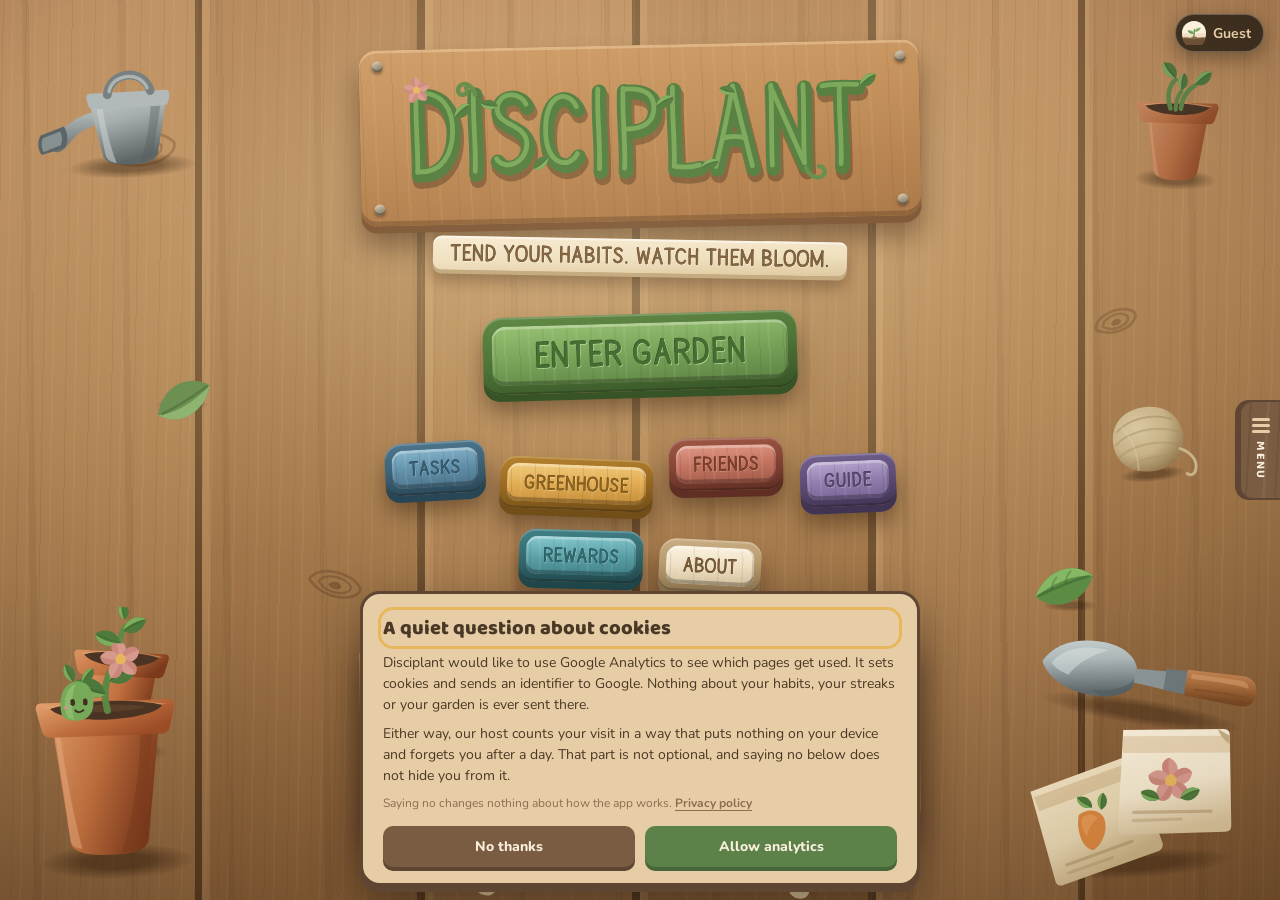
==== commit 13585d68: "added rewards: morning dew, daily/weekly/monthly quests, lifelong badges New Rewards page (16-reward" ====
--- a/index.html
+++ b/index.html
@@ -12,6 +12,16 @@
        #page-home) back out, or fold the rules into style.css proper,
        once the wording and placement are actually approved. -->
   <link rel="stylesheet" href="story.css" />
+  <link rel="stylesheet" href="guide.css" />
+
+  <!-- Dew, the garden currency: the Greenhouse balance panel, the
+       shop tiles and the "+3 Dew" toast. Its own file, beside the
+       script that draws them (15-wallet.js). -->
+  <link rel="stylesheet" href="15-wallet.css" />
+
+  <!-- Rewards: Morning dew, the daily / weekly / monthly quests and
+       the lifelong badges (16-rewards.js). -->
+  <link rel="stylesheet" href="16-rewards.css" />
 
   <!-- Icons. The same sprout circle the account picture uses, drawn
        once more in favicon.svg rather than shared with 02's
@@ -435,6 +445,17 @@
           <span class="marker-face" id="cutFriends"></span>
         </button>
 
+        <!-- The Grower's Guide and Rewards. Two more destinations, so
+             two more paints: a plum for the guide and a dew teal for
+             rewards. Rewards carries the "something to collect" dot
+             (data-rw-dot, set by 16-rewards.js). -->
+        <button class="marker marker-sm marker-plum marker-guide" id="btn-to-guide" aria-label="Grower's Guide">
+          <span class="marker-face" id="cutGuide"></span>
+        </button>
+        <button class="marker marker-sm marker-teal marker-rewards" id="btn-to-rewards" aria-label="Rewards" data-rw-dot>
+          <span class="marker-face" id="cutRewards"></span>
+        </button>
+
         <!-- Opens the panel below rather than navigating anywhere, so
              it is the one sign on the bench that is not a destination.
              Painted in the pale board colour of the tagline and the
@@ -552,7 +573,7 @@
           <p class="home-about-a">Press Edit garden, drag your plants wherever you want them, then save. Outside that mode nothing moves, so you cannot knock a plant over by scrolling past it.</p>
 
           <h3 class="home-about-q">The greenhouse</h3>
-          <p class="home-about-a">This is where looks live. Every plant has a set of skins and the garden itself has a set of landscapes. The landscapes are all open from the start. Plant skins unlock as you go, two of them once you have 3 and then 7 friends, one from a 10 day streak on that plant, one from 30 days of growth on it.</p>
+          <p class="home-about-a">This is where looks live. Every plant has a set of skins and the garden itself has a set of landscapes. Each plant’s first skin and the Meadow landscape are free. Everything else is bought with Dew. You earn a little every time you tick a habit, more for finishing an assignment, and a bonus when a habit reaches 7, 30, 100 and 365 days in a row. Your balance sits in the top corner of the garden. Some plant skins can still be earned without spending anything: two once you have 3 and then 7 friends, one from a 10 day streak on that plant, one from 30 days of growth on it.</p>
 
           <h3 class="home-about-q">Friends</h3>
           <p class="home-about-a">Pick a username, add someone by theirs, and you can visit each other’s gardens. A friend sees your plants and how far along each one is, which does show roughly what kind of habit it is. A friend never sees what you actually wrote.</p>
@@ -733,6 +754,11 @@
       <!-- The plots. A filter now, not a set of tabs. -->
       <div class="tp-plot" id="tpPlot"></div>
 
+      <!-- The way into the Grower's Guide: the front page from "All
+           plots", a category's own guide from that plot. Filled in
+           by tpRenderGuideLink() in 14-guides.js. -->
+      <div class="tp-guide-link" id="tpGuideLink"></div>
+
       <div class="tp-seg tp-scope" id="tpScope" role="group" aria-label="Which tasks to show"></div>
 
       <div class="tp-sections" id="tpSections"></div>
@@ -874,6 +900,9 @@
         <p class="greenhouse-subtitle">Every plant you’re growing, and every look it can wear. Tap a plant to open its skins - whatever you pick shows up in the garden straight away.</p>
       </header>
 
+      <!-- The Dew balance panel is inserted here, just above the
+           landscape picker, by renderDewBalance() in 15-wallet.js. -->
+
       <!-- The garden's own landscape skin (populated by JS).
            Above the plant cards on purpose: it changes the ground
            every one of those plants is standing in, so it reads as
@@ -981,6 +1010,31 @@
        stays put, the planks slide out over whatever page
        you happen to be on.
        ================================================ -->
+  <!-- ================================================
+       PAGE: GUIDE
+       ================================================
+       The Grower's Guide: a front page of categories, and one
+       page per category with tips and one-tap suggestions.
+       Reached from the Tasks page, the menu and the front page.
+       Body is built by renderGuidePage() in 14-guides.js.
+       ================================================ -->
+  <div id="page-guide" class="page page-guide hidden">
+    <div id="guideContent" class="guide-content"></div>
+  </div>
+
+  <!-- ================================================
+       PAGE: REWARDS
+       ================================================
+       Morning dew, the quest boards for today / this week /
+       this month, and the lifelong badges. Everything inside
+       #rewardsContent is built by renderRewardsPage() in
+       16-rewards.js.
+       ================================================ -->
+  <div id="page-rewards" class="page page-rewards hidden">
+    <p id="rewardsLoadingState" class="loading-state">Loading your garden...</p>
+    <div id="rewardsContent" class="rewards-content hidden"></div>
+  </div>
+
   <button id="navPost" class="nav-post" aria-controls="navDrawer" aria-expanded="false">
     <span class="nav-post-slat" aria-hidden="true"></span>
     <span class="nav-post-label">Menu</span>
@@ -995,6 +1049,8 @@
     <button class="nav-plank" data-page="tasks">Tasks</button>
     <button class="nav-plank" data-page="stats">Stats</button>
     <button class="nav-plank" data-page="greenhouse">Greenhouse</button>
+    <button class="nav-plank" data-page="rewards" data-rw-dot>Rewards</button>
+    <button class="nav-plank" data-page="guide">Grower's Guide</button>
     <button class="nav-plank" data-page="friends">Friends</button>
   </nav>
 
@@ -1125,12 +1181,28 @@
        the app still works with this tag removed. -->
   <script src="13-onboarding.js"></script>
 
+  <!-- The Grower's Guide. After 12 and 13, because it reuses the schedule
+       label and task sheet from there. -->
+  <script src="14-guides.js"></script>
+
   <!-- Account data: export and permanent deletion. Numbered 10 because
        08 and 09 were taken; loaded here, ahead of both, because unlike
        those two this one ships. It needs every file above it: db/auth,
        currentUserId and tasks from 01, clearPerAccountState from 02,
        escapeHtml from 04, the friends state from 06 and 07. -->
   <script src="10-account-data.js"></script>
+
+  <!-- Dew, the garden currency. After 10 because it wraps functions
+       from 01, 02, 03, 05 and 10 (toggleTask, retuneAward, the skin
+       unlock rules, the Greenhouse pickers, the data export). 02 only
+       calls into it through typeof guards, so the app still works with
+       this tag removed - Dew simply stops existing. -->
+  <script src="15-wallet.js"></script>
+
+  <!-- Rewards: more ways to earn Dew. After 15 because it credits
+       through the wallet and rides on its save; it wraps navigateTo
+       and render the same way 15 does. -->
+  <script src="16-rewards.js"></script>
 
   <!-- Analytics consent. Loaded LAST and depends on nothing above it -
        it only needs the DOM. This is the file that decides whether
@@ -1156,4 +1228,4 @@
        by accident the file simply 404s and the app carries on. -->
   <!-- <script src="09-dev-mode.js"></script> -->
 </body>
-</html>+</html>
--- a/guide.css
+++ b/guide.css
@@ -0,0 +1,432 @@
+/* ============================================
+   GUIDE PAGE - the Grower's Guide (14-guides.js)
+
+   Kept out of style.css the same way story.css is, so nothing shared
+   can regress while this is still being iterated on. Built entirely
+   from the tokens and recipes already in style.css: wood-grain
+   boards for headers, linen cards for content, the leaf button for
+   the one action on the page.
+   ============================================ */
+
+.page-guide {
+  background: rgba(58, 40, 26, 0.55);
+}
+
+.guide-content {
+  max-width: 640px;
+  margin: 0 auto;
+  padding: 12px 18px 72px;
+}
+
+@media (min-width: 760px) {
+  .guide-content { max-width: 940px; }
+}
+
+
+/* ---------- Crumbs ---------- */
+
+.guide-crumbs {
+  display: flex;
+  flex-wrap: wrap;
+  gap: 8px;
+  margin: 0 0 12px;
+}
+
+.guide-crumb {
+  padding: 7px 14px 8px;
+  border: 2px solid var(--bark-deep);
+  border-radius: var(--r-sm);
+  background: var(--bark-light);
+  color: var(--linen);
+  font-family: var(--font-display);
+  font-size: var(--fs-sm);
+  font-weight: 700;
+  cursor: pointer;
+  box-shadow: var(--lip) var(--bark-deep);
+  transition: transform 0.1s, box-shadow 0.1s, filter 0.16s;
+}
+
+.guide-crumb:hover  { filter: brightness(1.08); }
+.guide-crumb:active { transform: translateY(3px); box-shadow: 0 1px 0 var(--bark-deep); }
+
+
+/* ---------- Hero board ---------- */
+
+.guide-hero {
+  margin: 0 0 18px;
+  padding: 18px 20px 16px;
+  background-color: var(--bark);
+  background-image: var(--wood-grain);
+  border: 2px solid var(--bark-deep);
+  border-radius: var(--r-lg);
+  box-shadow: var(--lip) var(--bark-deep);
+  color: var(--linen);
+}
+
+.guide-hero-cat {
+  display: flex;
+  align-items: center;
+  gap: 16px;
+}
+
+.guide-hero-art {
+  flex: 0 0 auto;
+  display: flex;
+  width: 96px;
+  height: 96px;
+  align-items: flex-end;
+  justify-content: center;
+  border-radius: 52% 48% 58% 42% / 55% 62% 40% 50%;
+  background: rgba(248, 238, 220, 0.14);
+}
+
+.guide-hero-art svg { max-width: 100%; max-height: 100%; }
+
+.guide-hero-title {
+  margin: 0;
+  font-family: var(--font-display);
+  font-size: var(--fs-xl);
+  font-weight: 800;
+  line-height: 1.15;
+  color: var(--linen);
+}
+
+.guide-hero-species {
+  margin: 0 0 6px;
+  font-size: var(--fs-xs);
+  font-weight: 700;
+  letter-spacing: 0.08em;
+  text-transform: uppercase;
+  color: var(--sun);
+}
+
+.guide-hero-lede {
+  margin: 6px 0 0;
+  font-size: var(--fs-base);
+  font-weight: 600;
+  line-height: 1.5;
+  color: var(--clay);
+}
+
+.guide-hero-tip {
+  margin: 10px 0 0;
+  padding: 8px 12px;
+  border-radius: var(--r-sm);
+  background: rgba(8, 5, 2, 0.22);
+  font-size: var(--fs-sm);
+  font-weight: 600;
+  line-height: 1.45;
+  color: var(--clay-edge);
+}
+
+.guide-hero-tip b { color: var(--sun); }
+
+
+/* ---------- Front page: category cards ---------- */
+
+.guide-grid {
+  display: grid;
+  grid-template-columns: repeat(auto-fill, minmax(260px, 1fr));
+  gap: 12px;
+}
+
+.guide-card {
+  display: flex;
+  align-items: center;
+  gap: 12px;
+  width: 100%;
+  padding: 12px 14px 12px 10px;
+  background: var(--linen);
+  border: 2px solid var(--linen-edge);
+  border-radius: var(--r-lg);
+  box-shadow: var(--lip) var(--clay-deep);
+  text-align: left;
+  font: inherit;
+  color: var(--ink);
+  cursor: pointer;
+  transition: border-color 0.16s, transform 0.1s, box-shadow 0.1s;
+}
+
+.guide-card:hover  { border-color: var(--leaf); }
+.guide-card:active { transform: translateY(3px); box-shadow: 0 1px 0 var(--clay-deep); }
+
+.guide-card-art {
+  flex: 0 0 72px;
+  display: flex;
+  height: 72px;
+  align-items: flex-end;
+  justify-content: center;
+}
+
+.guide-card-art svg { max-width: 100%; max-height: 100%; }
+
+.guide-card-text {
+  flex: 1 1 auto;
+  display: flex;
+  flex-direction: column;
+  min-width: 0;
+}
+
+.guide-card-name {
+  font-family: var(--font-display);
+  font-size: var(--fs-lg);
+  font-weight: 800;
+  line-height: 1.2;
+}
+
+.guide-card-species {
+  font-size: var(--fs-xs);
+  font-weight: 700;
+  letter-spacing: 0.06em;
+  text-transform: uppercase;
+  color: var(--ink-faint);
+}
+
+.guide-card-tagline {
+  margin-top: 4px;
+  font-size: var(--fs-sm);
+  font-weight: 600;
+  line-height: 1.4;
+  color: var(--ink-soft);
+}
+
+.guide-card-arrow {
+  flex: 0 0 auto;
+  font-size: var(--fs-lg);
+  font-weight: 800;
+  color: var(--leaf-deep);
+}
+
+
+/* ---------- Category page ---------- */
+
+.guide-cols {
+  display: flex;
+  flex-direction: column;
+  gap: 4px;
+}
+
+@media (min-width: 760px) {
+  .guide-cols {
+    display: grid;
+    grid-template-columns: minmax(0, 5fr) minmax(0, 6fr);
+    gap: 18px;
+    align-items: start;
+  }
+}
+
+.guide-card-panel {
+  margin: 0 0 12px;
+  padding: 14px 16px;
+  background: var(--linen);
+  border: 2px solid var(--linen-edge);
+  border-radius: var(--r-lg);
+  box-shadow: 0 3px 0 rgba(58, 40, 26, 0.22);
+  color: var(--ink);
+  font-size: var(--fs-sm);
+  font-weight: 600;
+  line-height: 1.55;
+}
+
+.guide-card-panel p { margin: 0; }
+.guide-card-panel p + p { margin-top: 8px; }
+
+.guide-panel-title {
+  margin: 0 0 8px;
+  font-family: var(--font-display);
+  font-size: var(--fs-base);
+  font-weight: 800;
+  color: var(--bark-deep);
+}
+
+.guide-how {
+  list-style: none;
+  margin: 0;
+  padding: 0;
+  display: flex;
+  flex-direction: column;
+  gap: 10px;
+}
+
+.guide-how-item {
+  display: flex;
+  gap: 10px;
+  align-items: flex-start;
+}
+
+.guide-how-item b { color: var(--ink); }
+
+.guide-how-num {
+  flex: 0 0 24px;
+  height: 24px;
+  display: flex;
+  align-items: center;
+  justify-content: center;
+  border-radius: 52% 48% 58% 42% / 55% 62% 40% 50%;
+  background: var(--leaf);
+  color: var(--linen);
+  font-family: var(--font-display);
+  font-size: var(--fs-xs);
+  font-weight: 800;
+}
+
+.guide-missed { border-left: 5px solid var(--sun); }
+
+.guide-support {
+  background: var(--bloom-tint);
+  border-color: var(--bloom);
+}
+
+.guide-support a {
+  color: var(--bloom-deep);
+  text-decoration: none;
+  white-space: nowrap;
+}
+
+.guide-support a:hover { text-decoration: underline; }
+
+.guide-note {
+  margin: 0 4px 12px;
+  font-size: var(--fs-xs);
+  font-weight: 600;
+  line-height: 1.45;
+  color: var(--clay-edge);
+}
+
+
+/* ---------- Suggestions ---------- */
+
+.guide-tier { margin-bottom: 18px; }
+
+.guide-sugs {
+  list-style: none;
+  margin: 0;
+  padding: 0;
+  display: flex;
+  flex-direction: column;
+  gap: 7px;
+}
+
+.guide-sug {
+  display: flex;
+  align-items: center;
+  gap: 10px;
+  padding: 10px 10px 10px 13px;
+  background: var(--linen);
+  border: 2px solid var(--linen-edge);
+  border-radius: var(--r-md);
+  box-shadow: 0 2px 0 rgba(58, 40, 26, 0.18);
+}
+
+/* Same edge the task list gives an assignment. */
+.guide-sug.is-once { border-left: 5px solid var(--sun); }
+
+.guide-sug.is-planted { opacity: 0.7; }
+
+.guide-sug-body {
+  flex: 1 1 auto;
+  min-width: 0;
+  display: flex;
+  flex-direction: column;
+  gap: 2px;
+}
+
+.guide-sug-text {
+  font-size: var(--fs-sm);
+  font-weight: 700;
+  line-height: 1.35;
+  color: var(--ink);
+  overflow-wrap: anywhere;
+}
+
+.guide-sug-meta {
+  font-size: var(--fs-xs);
+  font-weight: 700;
+  color: var(--ink-faint);
+}
+
+.guide-sug-steps {
+  margin: 4px 0 0;
+  padding-left: 18px;
+  font-size: var(--fs-xs);
+  font-weight: 600;
+  line-height: 1.5;
+  color: var(--ink-soft);
+}
+
+.guide-plant-btn {
+  flex: 0 0 auto;
+  padding: 8px 12px;
+  border: 2px solid var(--leaf-dark);
+  border-radius: var(--r-sm);
+  background: var(--leaf-deep);
+  color: var(--linen);
+  font-family: var(--font-display);
+  font-size: var(--fs-xs);
+  font-weight: 700;
+  letter-spacing: 0.03em;
+  white-space: nowrap;
+  cursor: pointer;
+  box-shadow: 0 3px 0 var(--leaf-dark);
+  transition: transform 0.1s, box-shadow 0.1s, filter 0.16s;
+}
+
+.guide-plant-btn:hover    { filter: brightness(1.07); }
+.guide-plant-btn:active   { transform: translateY(3px); box-shadow: 0 0 0 var(--leaf-dark); }
+.guide-plant-btn:disabled { opacity: 0.55; cursor: default; filter: none; }
+
+.guide-planted {
+  flex: 0 0 auto;
+  padding: 6px 10px;
+  border-radius: 20px;
+  background: rgba(127, 169, 104, 0.18);
+  color: var(--leaf-dark);
+  font-family: var(--font-display);
+  font-size: var(--fs-xs);
+  font-weight: 800;
+  white-space: nowrap;
+}
+
+
+/* ---------- The way in, on the Tasks page ---------- */
+
+.tp-guide-link { margin: 0 14px 12px; }
+
+.tp-guide-btn {
+  display: flex;
+  align-items: center;
+  gap: 10px;
+  width: 100%;
+  padding: 10px 14px;
+  border: 2px dashed rgba(231, 205, 166, 0.45);
+  border-radius: var(--r-md);
+  background: rgba(8, 5, 2, 0.2);
+  color: var(--clay);
+  font-family: var(--font-display);
+  font-size: var(--fs-sm);
+  font-weight: 700;
+  text-align: left;
+  cursor: pointer;
+  transition: border-color 0.16s, background 0.16s, color 0.16s;
+}
+
+.tp-guide-btn:hover {
+  border-color: var(--sun);
+  background: rgba(8, 5, 2, 0.3);
+  color: var(--linen);
+}
+
+.tp-guide-icon  { display: flex; color: var(--sun); }
+.tp-guide-label { flex: 1 1 auto; min-width: 0; }
+.tp-guide-arrow { color: var(--sun); font-weight: 800; }
+
+
+/* ---------- Phones ---------- */
+
+@media (max-width: 480px) {
+  .guide-content { padding-left: 16px; padding-right: 16px; }
+  .guide-hero-cat { align-items: flex-start; }
+  .guide-hero-art { width: 72px; height: 72px; }
+  .guide-sug { align-items: flex-start; }
+  .guide-plant-btn { padding: 7px 10px; }
+}
--- a/15-wallet.css
+++ b/15-wallet.css
@@ -0,0 +1,246 @@
+/* ========================================
+   Dew - balance panel, shop tiles, toast (15-wallet.js)
+
+   The balance sits on the same wooden bench as the two pickers below
+   it, so the Greenhouse still reads as one workbench rather than a
+   shop bolted onto the top of it. The shop tiles reuse .skin-tile
+   wholesale; all they add is a price line in place of the
+   requirement, and a ring while armed for the second tap.
+   ======================================== */
+:root {
+  --dew-drop:  #6CC4E8;
+  --dew-glint: #E6F7FF;
+  --dew-ink:   #1F5E78;
+}
+
+.dew-drop {
+  display: inline-block;
+  width: 0.72em;
+  height: 0.96em;
+  vertical-align: -0.1em;
+  flex: none;
+}
+
+.dew-balance {
+  display: flex;
+  flex-wrap: wrap;
+  align-items: center;
+  gap: 10px 18px;
+  margin: 0 0 16px;
+  padding: 12px 14px;
+  background-color: var(--bark, #7a5233);
+  background-image: var(--wood-grain, none);
+  border: 2px solid var(--bark-deep, #4e3420);
+  border-radius: var(--r-lg, 16px);
+  box-shadow: var(--lip-deep, 0 4px 0) var(--bark-deep, #4e3420);
+}
+
+.dew-balance-main {
+  display: flex;
+  align-items: baseline;
+  gap: 6px;
+  font-family: var(--font-display, inherit);
+  color: var(--sun, #f2c94c);
+  font-size: var(--fs-lg, 1.35rem);
+  font-weight: 800;
+}
+
+.dew-balance-main .dew-drop { width: 0.8em; height: 1.06em; }
+
+.dew-balance-amount.is-negative { color: #F4A08C; }
+
+.dew-balance-unit {
+  font-size: 0.7em;
+  letter-spacing: 0.04em;
+  opacity: 0.9;
+}
+
+.dew-balance-meta {
+  display: flex;
+  flex-direction: column;
+  gap: 2px;
+  flex: 1 1 220px;
+  min-width: 0;
+  color: var(--linen, #f6eedd);
+  font-size: 0.82rem;
+  line-height: 1.35;
+}
+
+.dew-balance-meta span:first-child { font-weight: 700; }
+
+/* ---- Shop tiles ---- */
+.skin-tile.dew-shop { cursor: pointer; }
+
+.skin-tile.dew-shop .skin-tile-req {
+  display: flex;
+  flex-direction: column;
+  align-items: center;
+  gap: 2px;
+}
+
+.dew-price {
+  display: inline-flex;
+  align-items: center;
+  gap: 4px;
+  padding: 2px 9px;
+  border-radius: 999px;
+  background: var(--dew-glint);
+  color: var(--dew-ink);
+  font-weight: 800;
+  font-size: 0.88rem;
+  line-height: 1.4;
+}
+
+.dew-price-note {
+  font-size: 0.72rem;
+  line-height: 1.3;
+  text-align: center;
+}
+
+.skin-tile.dew-armed {
+  outline: 3px solid var(--dew-drop);
+  outline-offset: 2px;
+}
+
+.skin-tile.dew-armed .dew-price {
+  background: var(--dew-drop);
+  color: #fff;
+}
+
+.skin-tile.dew-armed.dew-short .dew-price {
+  background: #E9B3A6;
+  color: #5A2A1E;
+}
+
+/* ---- Popups: one per change, each rising and fading on its own ----
+   The host is a column anchored at the bottom centre; new popups join
+   the bottom and older ones drift up out of the way as they fade. The
+   1.1s here has to match DEW_POP_MS in 15-wallet.js, which is when
+   each element is removed. */
+.dew-pops {
+  position: fixed;
+  left: 50%;
+  bottom: max(22px, env(safe-area-inset-bottom));
+  z-index: 60;
+  display: flex;
+  flex-direction: column;
+  align-items: center;
+  gap: 6px;
+  transform: translateX(-50%);
+  pointer-events: none;
+}
+
+.dew-pop {
+  display: flex;
+  align-items: center;
+  gap: 6px;
+  padding: 6px 13px;
+  border-radius: 999px;
+  background: var(--dew-ink);
+  color: #fff;
+  font-family: var(--font-display, inherit);
+  font-weight: 800;
+  font-size: var(--fs-sm, 0.875rem);
+  white-space: nowrap;
+  box-shadow: 0 4px 14px rgba(0, 0, 0, 0.25);
+  animation: dewPopRise 1.1s ease-out forwards;
+}
+
+.dew-pop.is-minus { background: #7C3A32; }
+
+@keyframes dewPopRise {
+  0%   { opacity: 0; transform: translateY(10px) scale(0.9); }
+  15%  { opacity: 1; transform: translateY(0) scale(1); }
+  65%  { opacity: 1; transform: translateY(-6px); }
+  100% { opacity: 0; transform: translateY(-22px); }
+}
+
+/* For screen readers only - the popups above are aria-hidden. */
+.dew-live {
+  position: absolute;
+  width: 1px;
+  height: 1px;
+  overflow: hidden;
+  clip: rect(0 0 0 0);
+  clip-path: inset(50%);
+  white-space: nowrap;
+}
+
+@media (prefers-reduced-motion: reduce) {
+  .dew-pop { animation: dewPopFade 1.1s linear forwards; }
+}
+
+@keyframes dewPopFade {
+  0%, 70% { opacity: 1; }
+  100%    { opacity: 0; }
+}
+
+/* ---- The pill: the balance, pinned top-left on the garden page ----
+   Same shell as .auth-widget-btn in the opposite corner, so the two
+   read as a pair rather than two unrelated badges. */
+.dew-pill {
+  position: fixed;
+  top: 14px;
+  left: 16px;
+  z-index: 9997;
+  display: flex;
+  align-items: center;
+  gap: 6px;
+  padding: 7px 13px 7px 11px;
+  border-radius: 24px;
+  border: 1.5px solid rgba(108, 196, 232, 0.45);
+  background: rgba(20, 16, 10, 0.72);
+  backdrop-filter: blur(6px);
+  -webkit-backdrop-filter: blur(6px);
+  color: var(--linen, #F8EEDC);
+  font-family: var(--font-display, inherit);
+  font-size: var(--fs-sm, 0.875rem);
+  font-weight: 800;
+  line-height: 1;
+  cursor: pointer;
+  box-shadow: 0 6px 20px rgba(0, 0, 0, 0.35);
+  transition: border-color 0.16s, background 0.16s, transform 0.16s;
+}
+
+.dew-pill.hidden { display: none; }
+
+.dew-pill:hover {
+  border-color: var(--dew-drop);
+  background: rgba(20, 16, 10, 0.88);
+  transform: translateY(-1px);
+}
+
+.dew-pill .dew-drop { width: 0.95em; height: 1.25em; }
+
+.dew-pill-amount { font-size: var(--fs-base, 1rem); font-variant-numeric: tabular-nums; }
+.dew-pill-unit   { font-size: var(--fs-xs, 0.75rem); color: var(--dew-drop); letter-spacing: 0.04em; }
+
+.dew-pill.is-negative .dew-pill-amount { color: #F4A08C; }
+
+.dew-pill.is-bump { animation: dewPillBump 0.6s cubic-bezier(0.34, 1.4, 0.5, 1); }
+
+@keyframes dewPillBump {
+  0%   { transform: scale(1); }
+  35%  { transform: scale(1.18); border-color: var(--dew-drop); }
+  100% { transform: scale(1); }
+}
+
+/* The toolbar is centred and the pill sits in its top-left corner, so
+   on a narrow screen the row is pushed in on both sides - the account
+   pill already sits in the other corner. */
+@media (max-width: 760px) {
+  body.dew-pill-on .garden-toolbar {
+    padding-left: 104px;
+    padding-right: 60px;
+  }
+}
+
+@media (max-width: 600px) {
+  .dew-pill { top: 10px; left: 10px; padding: 6px 10px 6px 9px; }
+  .dew-pill-unit { display: none; }
+  body.dew-pill-on .garden-toolbar { padding-left: 76px; }
+}
+
+@media (prefers-reduced-motion: reduce) {
+  .dew-pill.is-bump { animation: none; }
+}
--- a/16-rewards.css
+++ b/16-rewards.css
@@ -0,0 +1,489 @@
+/* ============================================
+   REWARDS PAGE - Morning dew, quests, badges (16-rewards.js)
+
+   Built from the same recipes as the Greenhouse: wood-grain benches
+   for each board, linen cards laid on them, the sun for headings.
+   Dew blue is the one accent that belongs to this page, the same
+   blue as the drop in 15-wallet.css, so everything that pays reads
+   as the same currency.
+   ============================================ */
+
+.page-rewards {
+  background: rgba(8, 5, 2, 0.42);
+}
+
+.rewards-content {
+  max-width: 900px;
+  margin: 0 auto;
+  padding: 12px 18px 72px;
+}
+
+/* ---------- Header: title, balance, the jar ---------- */
+
+.rw-header {
+  display: flex;
+  align-items: flex-end;
+  justify-content: space-between;
+  gap: 16px;
+  margin: 4px 0 18px;
+}
+
+.rw-header-text { flex: 1 1 auto; min-width: 0; }
+
+.rw-title {
+  font-family: var(--font-display);
+  font-size: var(--fs-xl);
+  font-weight: 800;
+  color: var(--sun);
+  margin: 0 0 5px;
+  letter-spacing: 0.02em;
+}
+
+.rw-subtitle {
+  font-family: var(--font-body);
+  font-size: var(--fs-sm);
+  font-weight: 600;
+  line-height: 1.6;
+  color: var(--clay);
+  margin: 0 0 12px;
+  max-width: 54ch;
+}
+
+.rw-balance {
+  display: inline-flex;
+  flex-wrap: wrap;
+  align-items: center;
+  gap: 6px 10px;
+  padding: 8px 14px;
+  border-radius: 999px;
+  background: rgba(20, 16, 10, 0.55);
+  border: 1.5px solid rgba(108, 196, 232, 0.45);
+  color: var(--linen);
+  font-family: var(--font-display);
+  font-weight: 700;
+}
+
+.rw-balance strong { color: var(--dew-drop, #6CC4E8); font-size: var(--fs-lg); }
+
+.rw-link {
+  background: none;
+  border: none;
+  padding: 0;
+  font: inherit;
+  font-size: var(--fs-xs);
+  color: var(--clay);
+  text-decoration: underline;
+  cursor: pointer;
+}
+
+.rw-jar-wrap {
+  flex: none;
+  display: flex;
+  flex-direction: column;
+  align-items: center;
+  gap: 2px;
+}
+
+.rw-jar { width: 104px; height: auto; display: block; }
+.rw-jar-water { transition: d 0.6s ease; }
+
+.rw-jar-label {
+  font-family: var(--font-display);
+  font-size: var(--fs-xs);
+  font-weight: 700;
+  color: var(--clay);
+}
+
+/* ---------- Shared board ---------- */
+
+.rw-morning,
+.rw-board {
+  margin: 0 0 16px;
+  padding: 14px;
+  background-color: var(--bark);
+  background-image: var(--wood-grain);
+  border: 2px solid var(--bark-deep);
+  border-radius: var(--r-lg);
+  box-shadow: var(--lip-deep, 0 4px 0) var(--bark-deep);
+}
+
+.rw-h {
+  margin: 0;
+  font-family: var(--font-display);
+  font-size: var(--fs-lg);
+  font-weight: 800;
+  color: var(--sun);
+}
+
+.rw-sub {
+  margin: 2px 0 0;
+  font-size: var(--fs-sm);
+  line-height: 1.5;
+  color: var(--linen);
+  opacity: 0.9;
+}
+
+.rw-board-head {
+  display: flex;
+  align-items: center;
+  gap: 10px;
+  margin: 0 0 10px;
+}
+
+.rw-board-icon { width: 30px; height: 30px; flex: none; }
+
+.rw-resets {
+  margin-left: auto;
+  font-size: var(--fs-xs);
+  font-weight: 700;
+  color: var(--clay);
+  white-space: nowrap;
+}
+
+/* ---------- Morning dew ---------- */
+
+.rw-pips {
+  list-style: none;
+  display: grid;
+  grid-template-columns: repeat(7, minmax(0, 1fr));
+  gap: 6px;
+  margin: 12px 0;
+  padding: 0;
+}
+
+.rw-pip {
+  display: flex;
+  flex-direction: column;
+  align-items: center;
+  gap: 2px;
+  padding: 8px 2px 6px;
+  border-radius: var(--r-sm);
+  background: rgba(20, 16, 10, 0.32);
+  border: 2px dashed rgba(248, 238, 220, 0.25);
+  color: var(--clay);
+  font-family: var(--font-display);
+  font-size: var(--fs-xs);
+  font-weight: 700;
+}
+
+.rw-pip .dew-drop { width: 16px; height: 21px; opacity: 0.35; filter: grayscale(0.6); }
+
+.rw-pip.is-filled {
+  background: var(--linen);
+  border: 2px solid var(--linen-edge);
+  color: var(--dew-ink, #1F5E78);
+}
+.rw-pip.is-filled .dew-drop { opacity: 1; filter: none; }
+
+.rw-pip.is-next {
+  border: 2px solid var(--dew-drop, #6CC4E8);
+  color: var(--linen);
+  animation: rwPulse 1.8s ease-in-out infinite;
+}
+.rw-pip.is-next .dew-drop { opacity: 1; filter: none; }
+
+.rw-pip.is-big .dew-drop { width: 21px; height: 27px; }
+
+@keyframes rwPulse {
+  0%, 100% { box-shadow: 0 0 0 0 rgba(108, 196, 232, 0.0); }
+  50%      { box-shadow: 0 0 0 4px rgba(108, 196, 232, 0.35); }
+}
+
+.rw-morning-action { display: flex; justify-content: center; }
+
+.rw-hint {
+  font-size: var(--fs-sm);
+  font-weight: 700;
+  color: var(--clay);
+}
+
+/* ---------- Quest cards ---------- */
+
+.rw-quests {
+  list-style: none;
+  margin: 0;
+  padding: 0;
+  display: grid;
+  gap: 8px;
+}
+
+/* Three across on a wide screen: icon beside the text, the button
+   along the bottom of the card. */
+@media (min-width: 760px) {
+  .rw-quests { grid-template-columns: repeat(3, minmax(0, 1fr)); }
+  .rw-quest  { flex-wrap: wrap; align-items: flex-start; }
+  .rw-quest .rw-collect,
+  .rw-quest .rw-collected { width: 100%; margin-top: auto; text-align: center; }
+}
+
+.rw-quest {
+  display: flex;
+  align-items: center;
+  gap: 12px;
+  padding: 12px;
+  background: var(--linen);
+  border: 2px solid var(--linen-edge);
+  border-radius: var(--r-md);
+  color: var(--ink);
+}
+
+.rw-quest-icon { width: 34px; height: 34px; flex: none; }
+
+.rw-quest-body { flex: 1 1 0; min-width: 0; }
+
+.rw-quest-top {
+  display: flex;
+  align-items: center;
+  justify-content: space-between;
+  gap: 8px;
+}
+
+.rw-quest-title {
+  font-family: var(--font-display);
+  font-weight: 800;
+  font-size: var(--fs-base);
+}
+
+.rw-quest-text {
+  margin: 1px 0 8px;
+  font-size: var(--fs-sm);
+  line-height: 1.4;
+  color: var(--ink-soft);
+}
+
+.rw-bar {
+  height: 9px;
+  border-radius: 999px;
+  background: var(--linen-edge);
+  overflow: hidden;
+}
+
+.rw-bar span {
+  display: block;
+  height: 100%;
+  border-radius: 999px;
+  background: var(--leaf);
+  transition: width 0.4s ease;
+}
+
+.rw-quest.is-done .rw-bar span { background: var(--dew-drop, #6CC4E8); }
+
+.rw-quest.is-collected { opacity: 0.68; }
+.rw-quest.is-collected .rw-bar span { background: var(--leaf-deep); }
+
+.rw-chip {
+  display: inline-flex;
+  align-items: center;
+  gap: 3px;
+  padding: 1px 8px;
+  border-radius: 999px;
+  background: var(--dew-glint, #E6F7FF);
+  color: var(--dew-ink, #1F5E78);
+  font-weight: 800;
+  font-size: var(--fs-xs);
+  white-space: nowrap;
+}
+
+/* ---------- Buttons ---------- */
+
+.rw-collect {
+  flex: none;
+  min-width: 84px;
+  padding: 8px 14px 9px;
+  border: 2px solid #3E8FB0;
+  border-radius: var(--r-sm);
+  background: var(--dew-drop, #6CC4E8);
+  color: #fff;
+  font-family: var(--font-display);
+  font-weight: 800;
+  font-size: var(--fs-sm);
+  cursor: pointer;
+  box-shadow: 0 3px 0 #3E8FB0;
+  transition: transform 0.1s, box-shadow 0.1s, filter 0.16s;
+}
+
+.rw-collect:hover:not(:disabled) { filter: brightness(1.07); }
+.rw-collect:active:not(:disabled) { transform: translateY(3px); box-shadow: 0 0 0 #3E8FB0; }
+
+.rw-collect:disabled {
+  background: var(--linen-edge);
+  border-color: var(--clay-edge);
+  color: var(--ink-soft);
+  box-shadow: none;
+  cursor: default;
+}
+
+.rw-collect:not(:disabled) { animation: rwPulse 1.8s ease-in-out infinite; }
+
+.rw-collect-big { font-size: var(--fs-base); padding: 10px 22px 11px; }
+
+.rw-collected {
+  flex: none;
+  font-family: var(--font-display);
+  font-size: var(--fs-sm);
+  font-weight: 800;
+  color: var(--leaf-deep);
+}
+
+.rw-morning .rw-collected { color: var(--linen); }
+
+/* ---------- Badges ---------- */
+
+.rw-badges {
+  list-style: none;
+  margin: 0;
+  padding: 0;
+  display: grid;
+  grid-template-columns: repeat(auto-fill, minmax(140px, 1fr));
+  gap: 10px;
+}
+
+.rw-badge {
+  display: flex;
+  flex-direction: column;
+  align-items: center;
+  text-align: center;
+  gap: 4px;
+  padding: 14px 10px 12px;
+  background: var(--linen);
+  border: 2px solid var(--linen-edge);
+  border-radius: var(--r-md);
+  color: var(--ink);
+}
+
+.rw-medal {
+  display: grid;
+  place-items: center;
+  width: 62px;
+  height: 62px;
+  margin-bottom: 4px;
+  border-radius: 50%;
+  background: radial-gradient(circle at 35% 30%, #FBE4AF, var(--sun) 60%, var(--sun-deep));
+  border: 3px solid var(--sun-deep);
+  box-shadow: inset 0 -3px 0 rgba(94, 70, 50, 0.25), 0 3px 0 rgba(94, 70, 50, 0.25);
+}
+
+.rw-medal-icon { width: 34px; height: 34px; }
+
+.rw-badge-title {
+  font-family: var(--font-display);
+  font-weight: 800;
+  font-size: var(--fs-sm);
+}
+
+.rw-badge-text {
+  font-size: var(--fs-xs);
+  line-height: 1.35;
+  color: var(--ink-soft);
+  flex: 1 1 auto;
+}
+
+.rw-badge-foot {
+  font-size: var(--fs-xs);
+  font-weight: 800;
+  color: var(--ink-faint);
+}
+
+.rw-badge.is-earned .rw-badge-foot { color: var(--leaf-deep); }
+
+/* Locked: the medal is unpainted wood with the icon pressed in. */
+.rw-badge.is-locked .rw-medal {
+  background: radial-gradient(circle at 35% 30%, var(--clay), var(--clay-deep));
+  border-color: var(--clay-edge);
+}
+.rw-badge.is-locked .rw-medal-icon { filter: grayscale(1); opacity: 0.4; }
+
+.rw-badge.is-ready { border-color: var(--dew-drop, #6CC4E8); }
+.rw-badge.is-ready .rw-medal { animation: rwPulse 1.8s ease-in-out infinite; }
+.rw-badge .rw-collect { min-width: 0; padding: 6px 10px 7px; font-size: var(--fs-xs); }
+
+/* ---------- Phone ---------- */
+
+@media (max-width: 480px) {
+  .rw-header { align-items: center; }
+  .rw-jar { width: 78px; }
+  .rw-pips { gap: 4px; }
+  .rw-pip { padding: 6px 0 4px; }
+  .rw-quest { flex-wrap: wrap; }
+  .rw-quest .rw-collect, .rw-quest .rw-collected { margin-left: 46px; }
+  .rw-badges { grid-template-columns: repeat(2, minmax(0, 1fr)); }
+}
+
+
+/* ============================================
+   FRONT PAGE - the two new signs
+   ============================================
+   Two more paints, pulled toward the bench palette the same way the
+   first four were: a plum for the guide (the dusk accent, deepened)
+   and a teal for rewards (dew blue, weathered). Their lettering
+   colours live in HB_SIGNS in 01 and 16. */
+
+.marker-plum {
+  --face-lit:  #B6A6D2;
+  --face:      #8E7BAE;
+  --face-deep: #725F92;
+  --rim-lit:   #6E5C8C;
+  --rim:       #5B4A77;
+  --rim-deep:  #3C3052;
+}
+
+.marker-teal {
+  --face-lit:  #84C9CF;
+  --face:      #579FA6;
+  --face-deep: #3F8189;
+  --rim-lit:   #3E7F87;
+  --rim:       #316A71;
+  --rim-deep:  #1F484D;
+}
+
+.marker-guide   { --tilt: -2.4deg; margin-top: 18px; }
+.marker-rewards { --tilt:  1.6deg; margin-top: 4px;  }
+
+/* Six signs on a phone: three and three, so none of them ends up
+   under the Menu post at the right edge. */
+@media (max-width: 480px) {
+  .home-markers { max-width: 300px; margin-left: auto; margin-right: auto; row-gap: 14px; }
+  .marker-guide { margin-top: 10px; }
+}
+
+
+/* ============================================
+   "Something to collect" dot
+   ============================================
+   On the Rewards plank, the Rewards sign and the Dew pill. Set by
+   updateRewardsDots() in 16-rewards.js. */
+
+/* The pill is already position: fixed, which anchors the dot too. */
+.nav-plank[data-rw-dot] { position: relative; }
+
+.nav-plank.rw-has-dot::after,
+.marker.rw-has-dot::after,
+.dew-pill.rw-has-dot::after {
+  content: attr(data-rw-count);
+  position: absolute;
+  top: -6px;
+  right: -6px;
+  min-width: 20px;
+  height: 20px;
+  padding: 0 5px;
+  box-sizing: border-box;
+  border-radius: 999px;
+  background: var(--dew-drop, #6CC4E8);
+  border: 2px solid var(--linen);
+  color: #fff;
+  font-family: var(--font-display);
+  font-size: 11px;
+  font-weight: 800;
+  line-height: 16px;
+  text-align: center;
+  z-index: 2;
+  animation: rwPulse 1.8s ease-in-out infinite;
+}
+
+.nav-plank.rw-has-dot::after { top: 50%; right: 12px; transform: translateY(-50%); }
+.dew-pill.rw-has-dot::after { content: ''; min-width: 12px; width: 12px; height: 12px; padding: 0; top: -3px; right: -3px; }
+
+@media (prefers-reduced-motion: reduce) {
+  .rw-pip.is-next, .rw-collect:not(:disabled), .rw-badge.is-ready .rw-medal,
+  .nav-plank.rw-has-dot::after, .marker.rw-has-dot::after, .dew-pill.rw-has-dot::after { animation: none; }
+}
